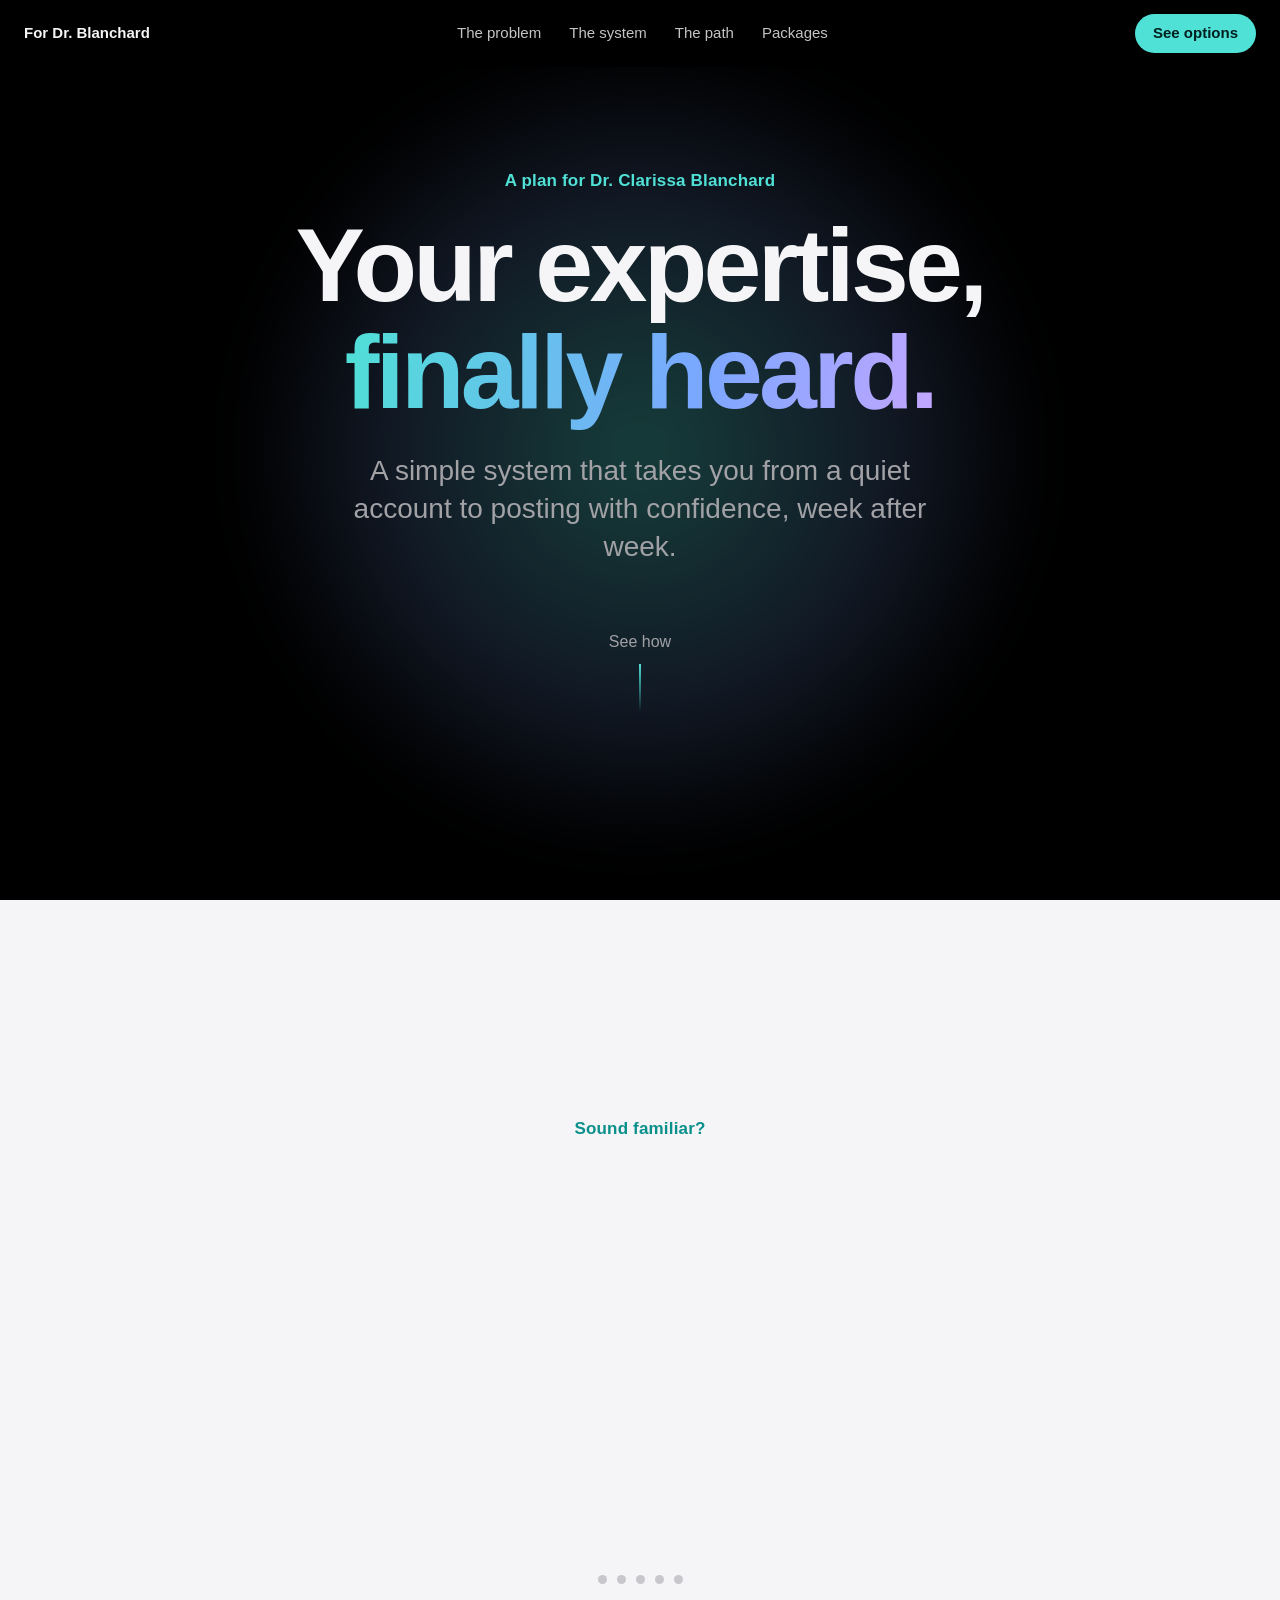
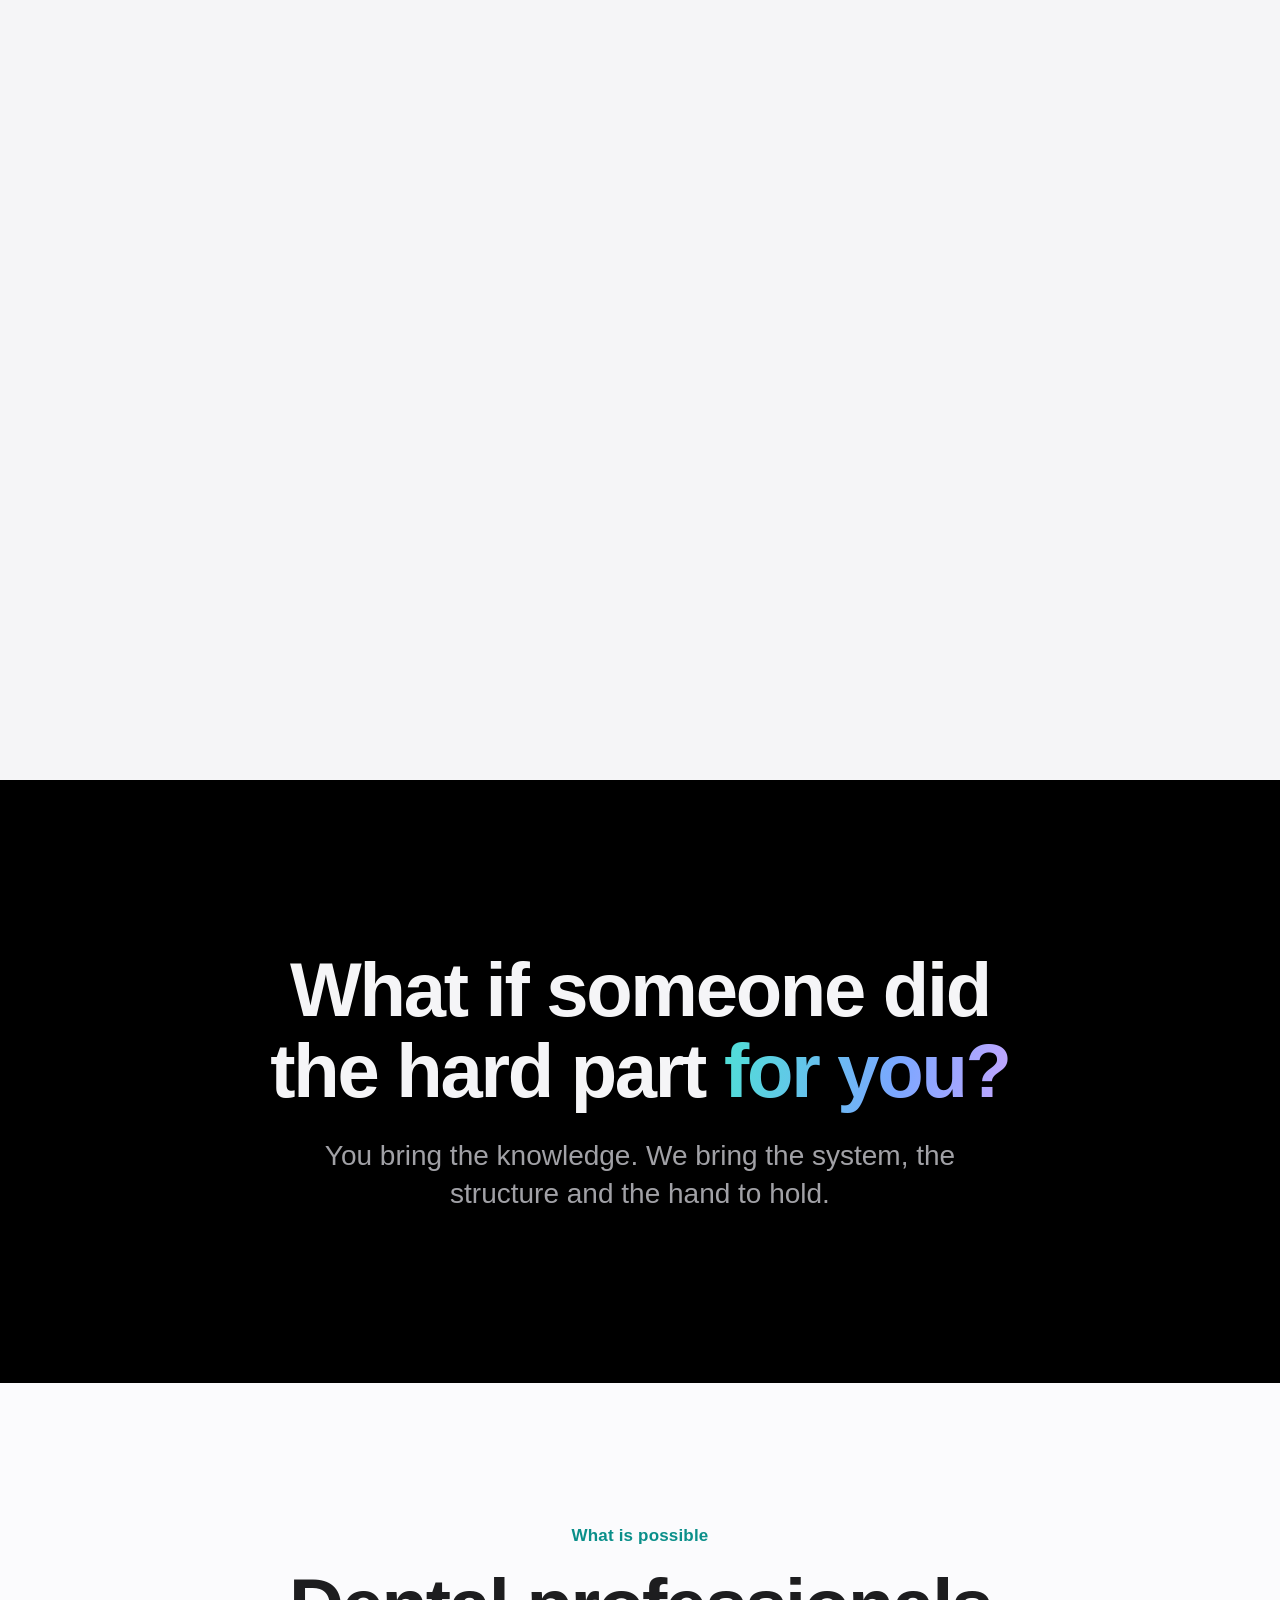
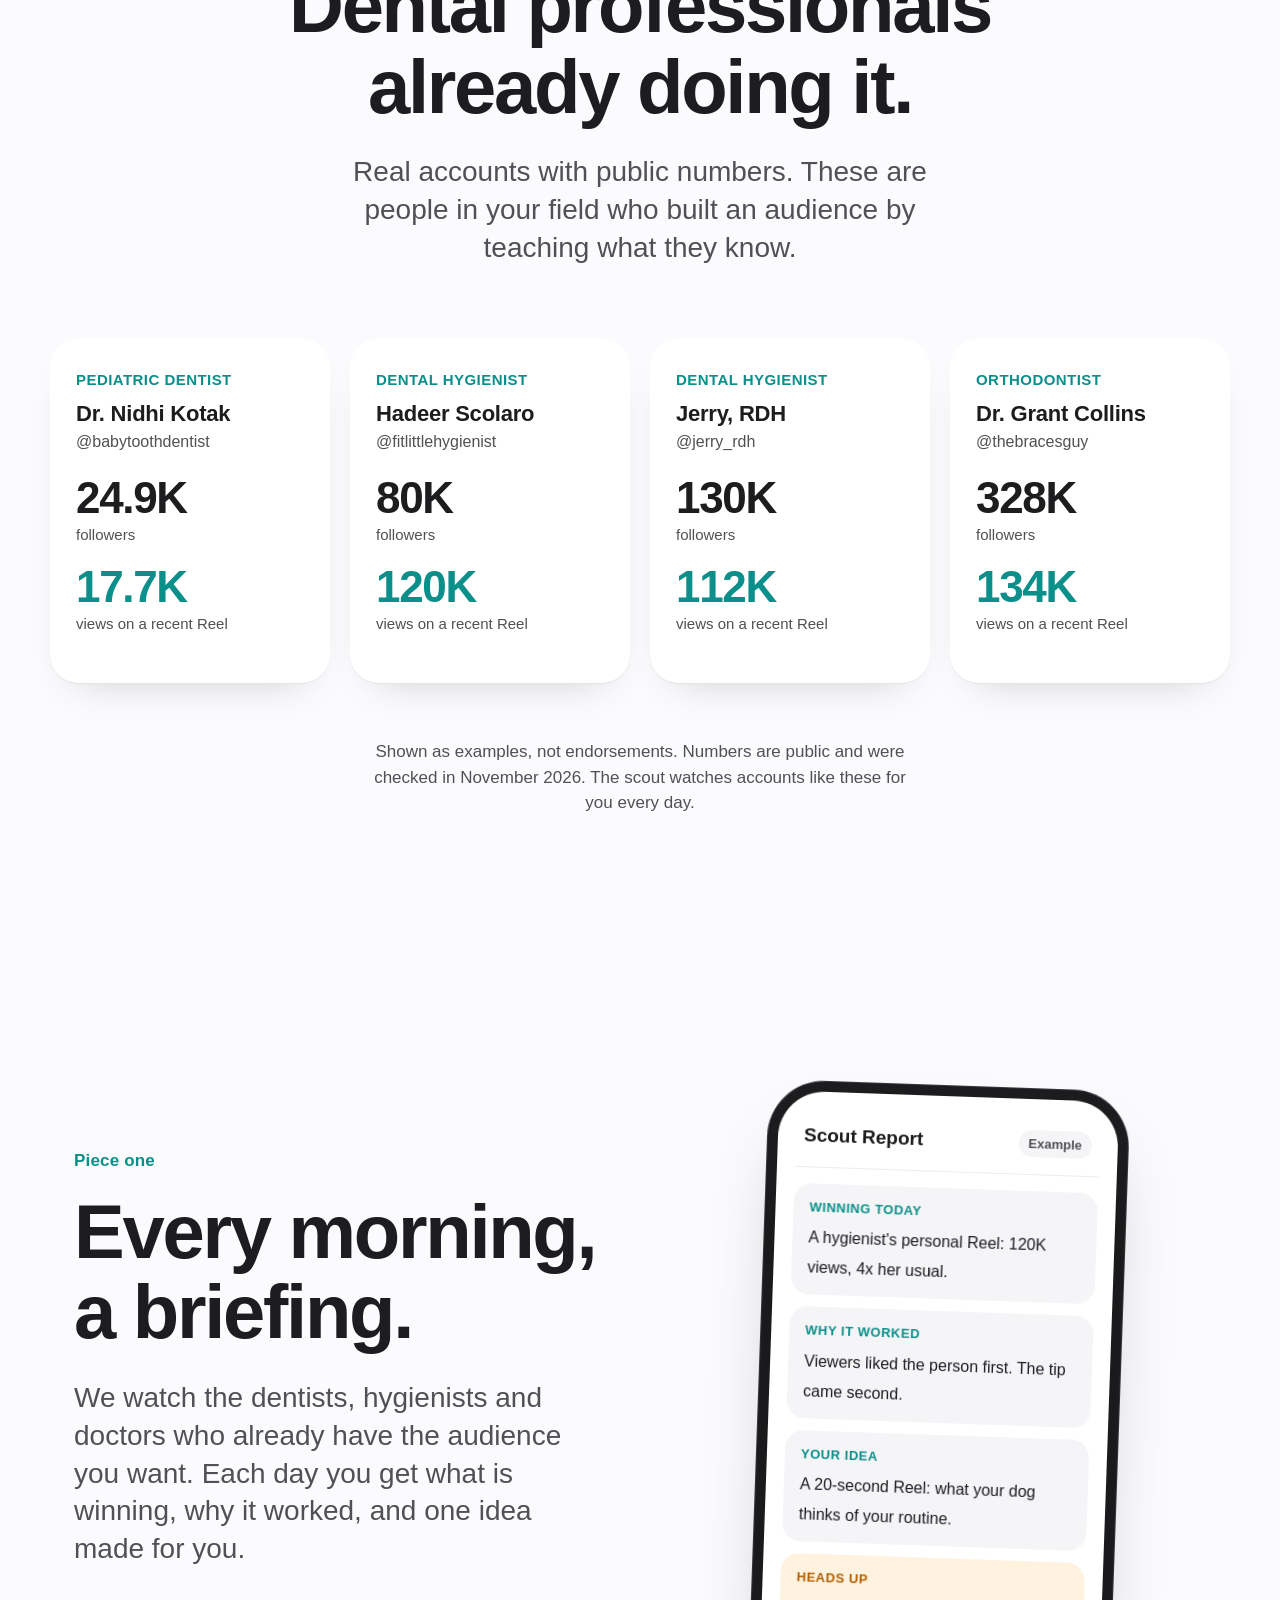
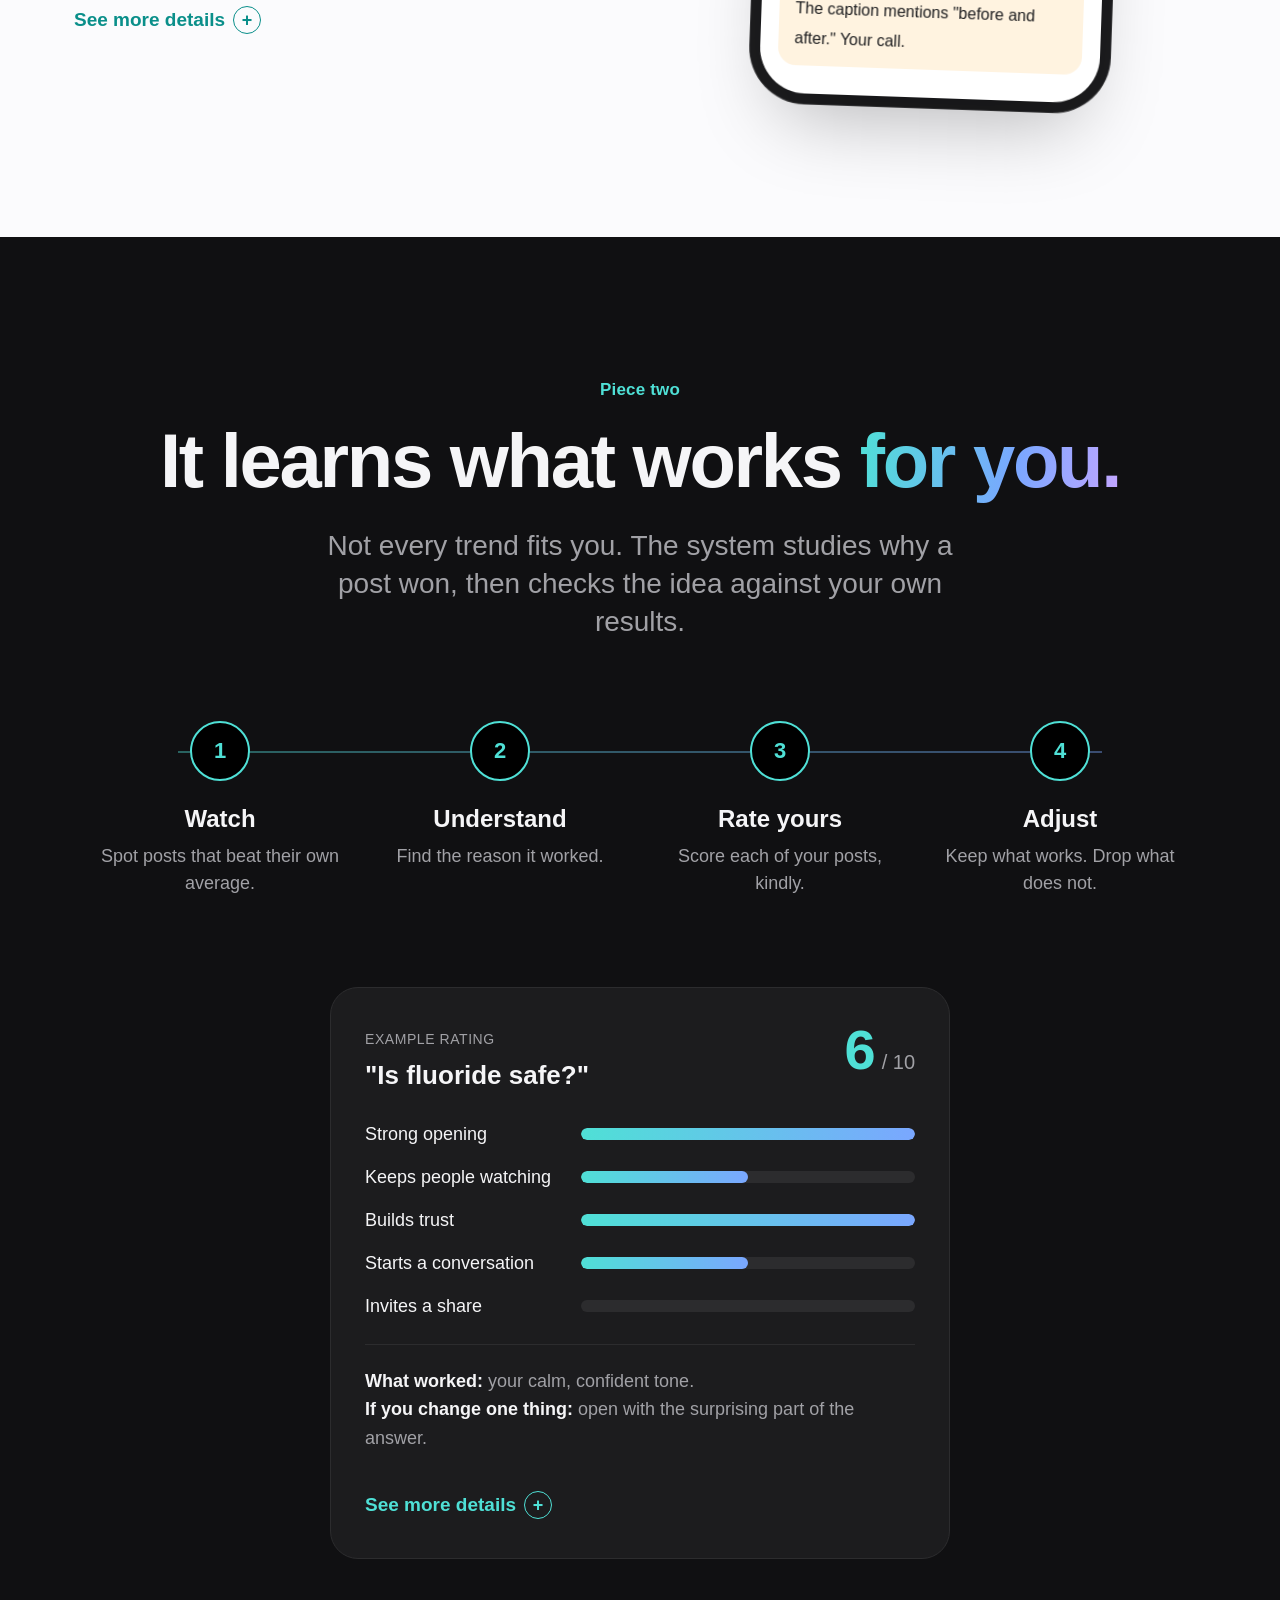
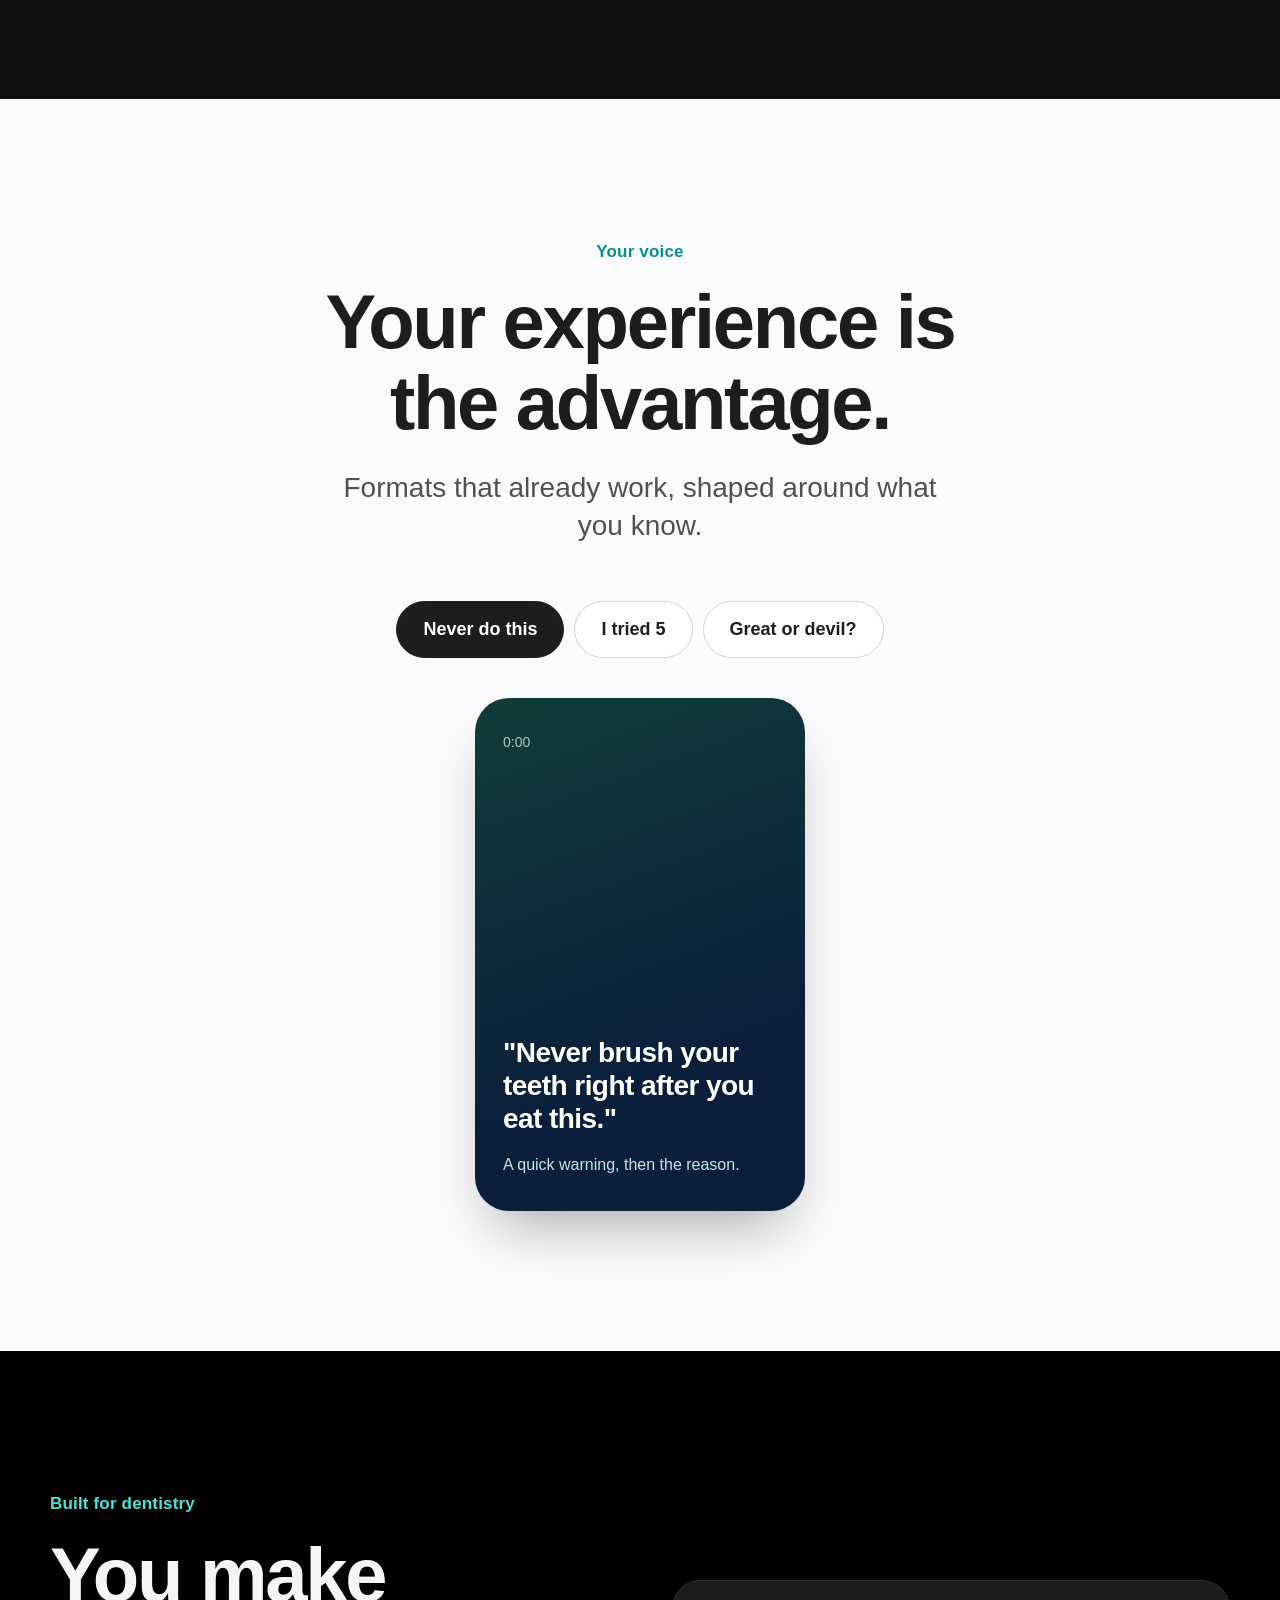
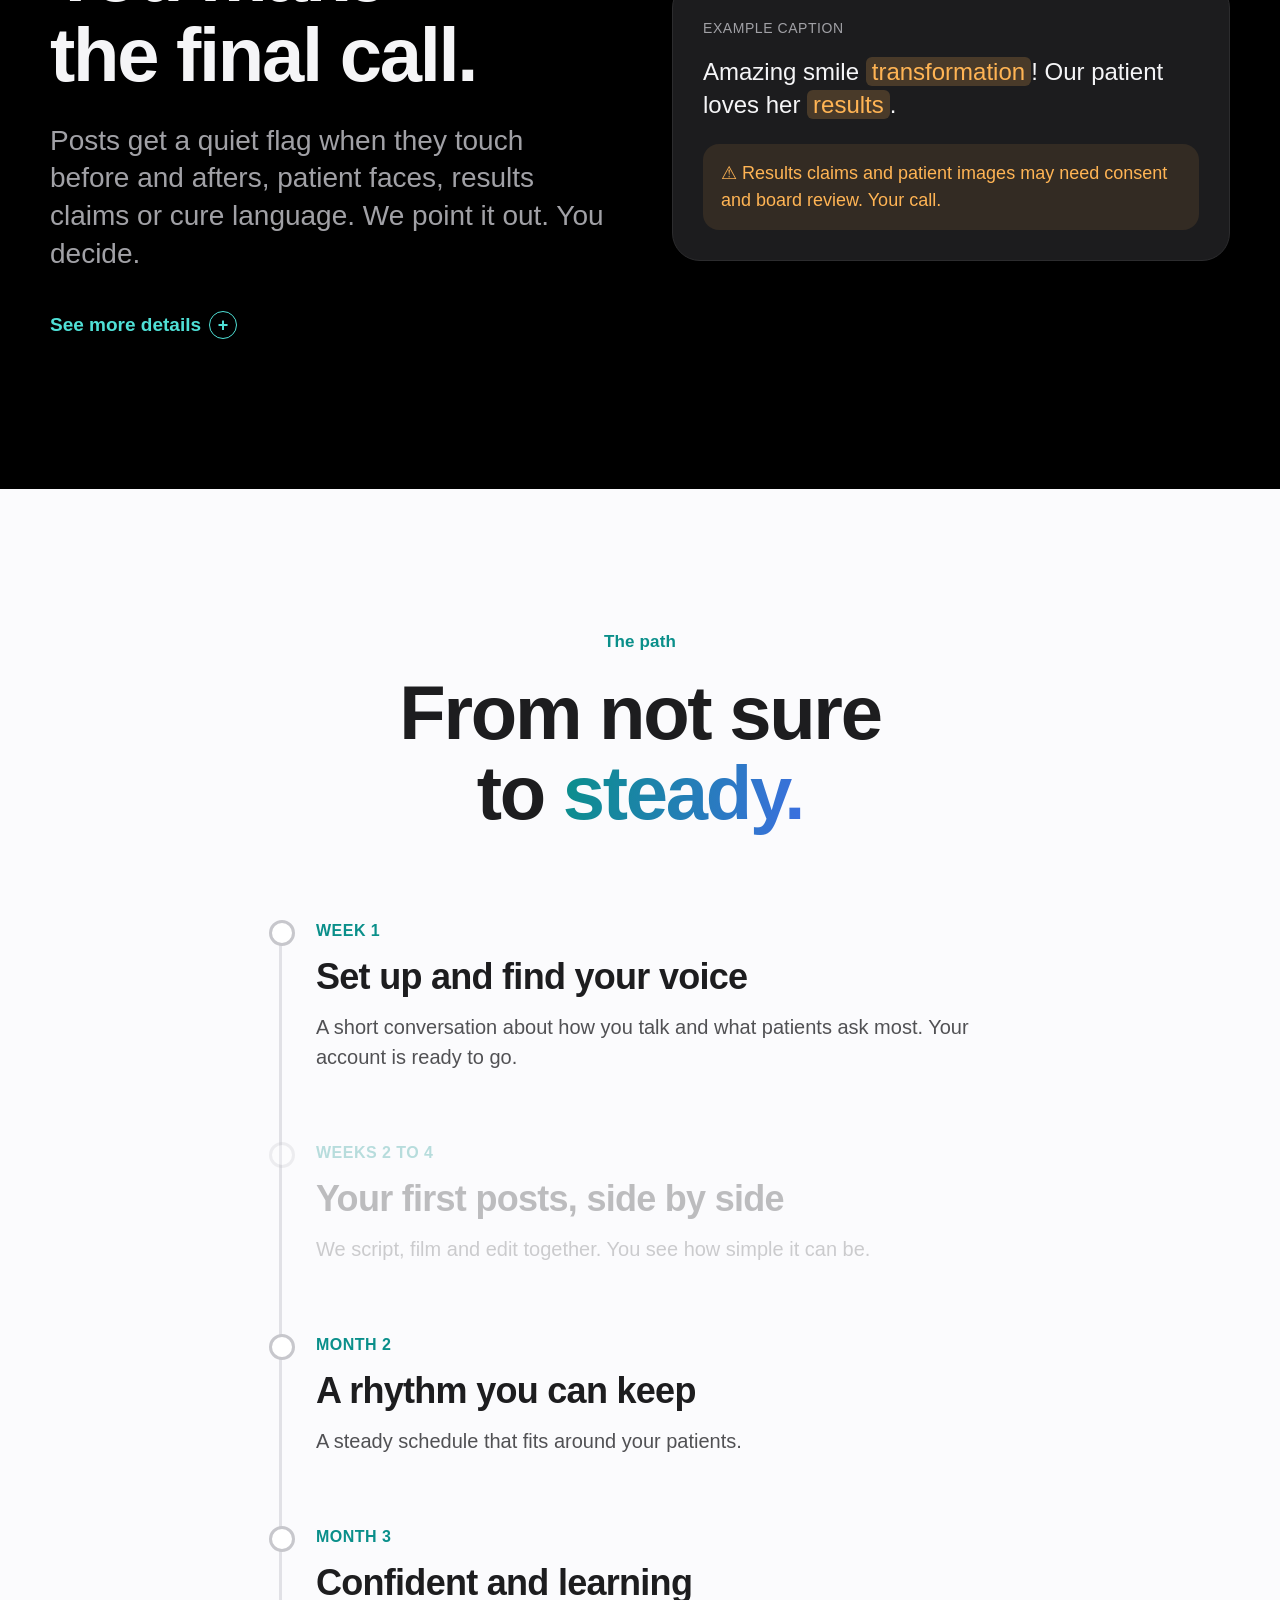
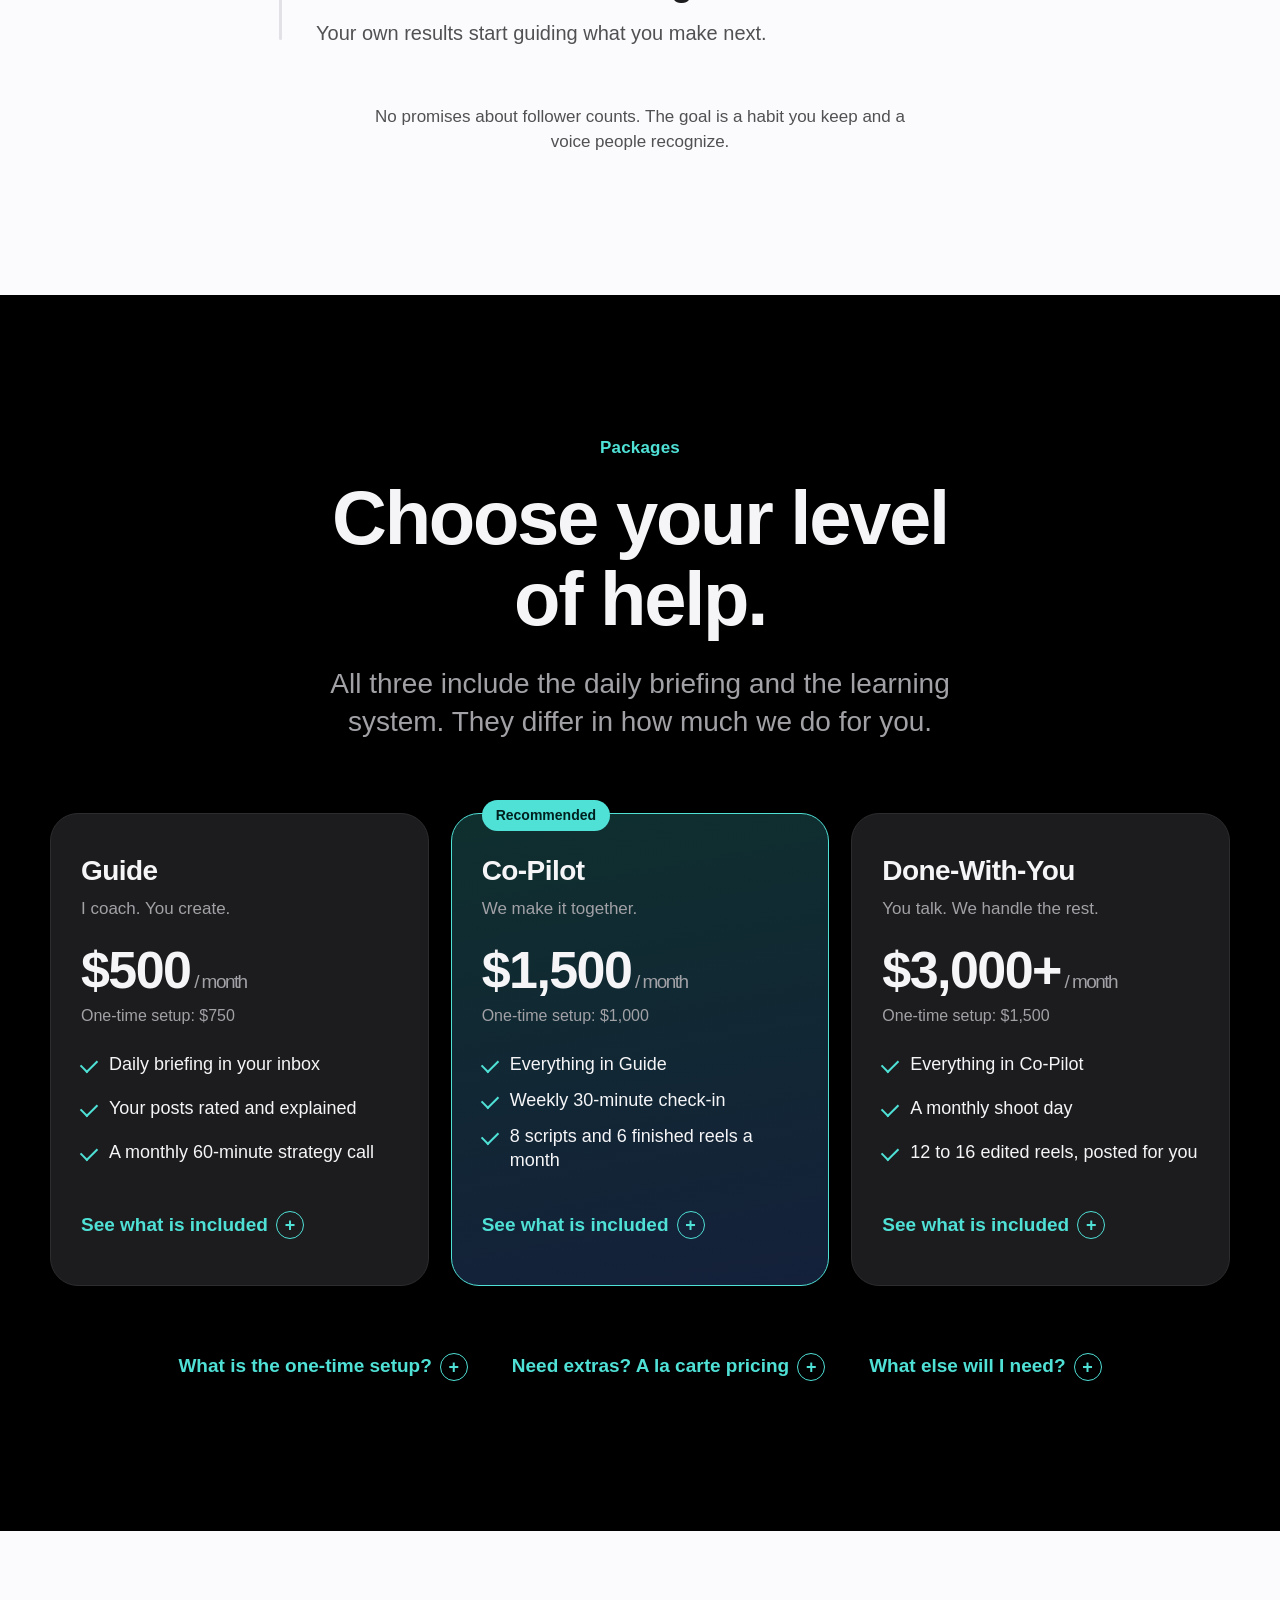
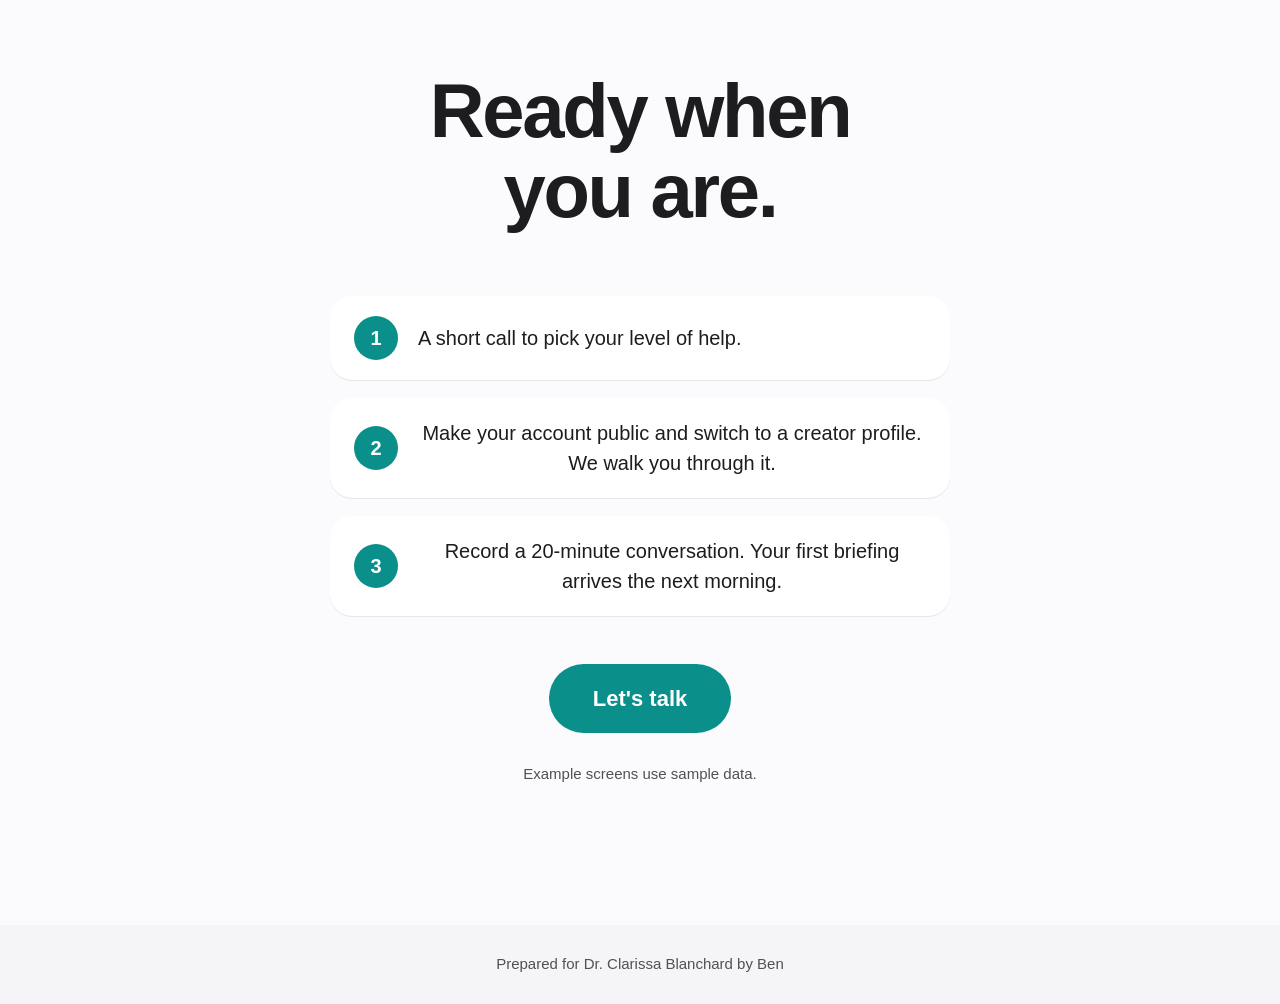
==== p-6f9c2dbd0a/index.html @ 8c16e618 "Add page" ====
<!doctype html>
<html lang="en">
<head>
<meta charset="utf-8">
<meta name="viewport" content="width=device-width,initial-scale=1">
<meta name="robots" content="noindex, nofollow">
<title>A plan for Dr. Clarissa Blanchard</title>
<meta name="description" content="A simple plan to take your expertise from a quiet account to a steady Instagram presence.">
<link rel="stylesheet" href="styles.css">
</head>
<body>
<div class="progress" id="progress" aria-hidden="true"></div>

<nav class="nav" aria-label="Sections">
  <a class="nav-brand" href="#top">For Dr. Blanchard</a>
  <div class="nav-links">
    <a href="#pain">The problem</a>
    <a href="#scout">The system</a>
    <a href="#path">The path</a>
    <a href="#packages">Packages</a>
  </div>
  <a class="nav-cta" href="#packages">See options</a>
</nav>

<main id="top">

<!-- HERO -->
<section class="hero dark" id="hero">
  <div class="glow" aria-hidden="true"></div>
  <p class="eyebrow reveal">A plan for Dr. Clarissa Blanchard</p>
  <h1 class="display reveal d1">Your expertise,<br><span class="grad">finally heard.</span></h1>
  <p class="lede reveal d2">A simple system that takes you from a quiet account to posting with confidence, week after week.</p>
  <a class="scroll-cue reveal d3" href="#pain" aria-label="Scroll to see how">
    <span>See how</span><i></i>
  </a>
</section>

<!-- PAIN: sticky scene -->
<section class="pain-scene" id="pain" aria-label="Common frustrations">
  <div class="pain-sticky">
    <p class="eyebrow center">Sound familiar?</p>
    <div class="pain-stage">
      <div class="p-item"><h2>"I don't know what to post."</h2><p>Every time, you start from a blank page.</p></div>
      <div class="p-item"><h2>"Editing feels like a second job."</h2><p>Cuts, captions, music, cover images. It adds up fast.</p></div>
      <div class="p-item"><h2>"I post, and nothing happens."</h2><p>A few likes trickle in, and you never learn why.</p></div>
      <div class="p-item"><h2>"What if I break a rule?"</h2><p>Dental advertising rules and patient privacy make every post feel risky.</p></div>
      <div class="p-item"><h2>"I don't have time to learn all this."</h2><p>You have patients to see. Instagram keeps changing anyway.</p></div>
    </div>
    <div class="pain-dots" id="painDots" aria-hidden="true"><i></i><i></i><i></i><i></i><i></i></div>
  </div>
</section>

<!-- TURN -->
<section class="turn dark">
  <h2 class="display-m reveal">What if someone did<br>the hard part <span class="grad">for you?</span></h2>
  <p class="lede reveal d1">You bring the knowledge. We bring the system, the structure and the hand to hold.</p>
</section>

<!-- VISION -->
<section class="vision light" id="vision">
  <p class="eyebrow center reveal">What is possible</p>
  <h2 class="display-m center reveal d1">Dental professionals<br>already doing it.</h2>
  <p class="lede center reveal d2">Real accounts with public numbers. These are people in your field who built an audience by teaching what they know.</p>
  <div class="peers" id="peers"></div>
  <p class="small center reveal">Shown as examples, not endorsements. Numbers are public and were checked in November 2026. The scout watches accounts like these for you every day.</p>
</section>

<!-- SCOUT -->
<section class="split light" id="scout">
  <div class="split-text">
    <p class="eyebrow reveal">Piece one</p>
    <h2 class="display-m reveal d1">Every morning,<br>a briefing.</h2>
    <p class="lede reveal d2">We watch the dentists, hygienists and doctors who already have the audience you want. Each day you get what is winning, why it worked, and one idea made for you.</p>
    <button class="link-btn reveal d3" data-modal="scout">See more details</button>
  </div>
  <div class="split-visual reveal d2">
    <div class="phone" id="phone">
      <div class="phone-top"><span>Scout Report</span><em>Example</em></div>
      <div class="mail">
        <div class="mail-row" style="--i:0"><b>Winning today</b><span>A hygienist's personal Reel: 120K views, 4x her usual.</span></div>
        <div class="mail-row" style="--i:1"><b>Why it worked</b><span>Viewers liked the person first. The tip came second.</span></div>
        <div class="mail-row" style="--i:2"><b>Your idea</b><span>A 20-second Reel: what your dog thinks of your routine.</span></div>
        <div class="mail-row warn" style="--i:3"><b>Heads up</b><span>The caption mentions "before and after." Your call.</span></div>
      </div>
    </div>
  </div>
</section>

<!-- LEARN -->
<section class="learn dark" id="learn">
  <p class="eyebrow center reveal">Piece two</p>
  <h2 class="display-m center reveal d1">It learns what works <span class="grad">for you.</span></h2>
  <p class="lede center reveal d2">Not every trend fits you. The system studies why a post won, then checks the idea against your own results.</p>

  <div class="loop reveal d2" id="loop">
    <div class="loop-step"><span>1</span><h3>Watch</h3><p>Spot posts that beat their own average.</p></div>
    <div class="loop-step"><span>2</span><h3>Understand</h3><p>Find the reason it worked.</p></div>
    <div class="loop-step"><span>3</span><h3>Rate yours</h3><p>Score each of your posts, kindly.</p></div>
    <div class="loop-step"><span>4</span><h3>Adjust</h3><p>Keep what works. Drop what does not.</p></div>
  </div>

  <div class="rating reveal" id="rating">
    <div class="rating-head"><div><small>Example rating</small><h3>"Is fluoride safe?"</h3></div><div class="score"><b data-count="6">0</b><span>/ 10</span></div></div>
    <ul class="bars">
      <li><label>Strong opening</label><div><i style="--w:100%"></i></div></li>
      <li><label>Keeps people watching</label><div><i style="--w:50%"></i></div></li>
      <li><label>Builds trust</label><div><i style="--w:100%"></i></div></li>
      <li><label>Starts a conversation</label><div><i style="--w:50%"></i></div></li>
      <li><label>Invites a share</label><div><i style="--w:0%"></i></div></li>
    </ul>
    <p class="coach"><b>What worked:</b> your calm, confident tone.<br><b>If you change one thing:</b> open with the surprising part of the answer.</p>
    <button class="link-btn" data-modal="rating">See more details</button>
  </div>
</section>

<!-- VOICE / FORMATS -->
<section class="formats light" id="formats">
  <p class="eyebrow center reveal">Your voice</p>
  <h2 class="display-m center reveal d1">Your experience is<br>the advantage.</h2>
  <p class="lede center reveal d2">Formats that already work, shaped around what you know.</p>
  <div class="tabs reveal d2" role="tablist" aria-label="Content formats">
    <button role="tab" aria-selected="true" data-tab="0">Never do this</button>
    <button role="tab" aria-selected="false" data-tab="1">I tried 5</button>
    <button role="tab" aria-selected="false" data-tab="2">Great or devil?</button>
  </div>
  <div class="tab-stage reveal d3">
    <div class="tab-panel active" data-panel="0"><div class="reel"><small>0:00</small><p class="hook">"Never brush your teeth right after you eat this."</p><span class="tagline">A quick warning, then the reason.</span></div></div>
    <div class="tab-panel" data-panel="1"><div class="reel"><small>0:00</small><p class="hook">"I tried the 5 most popular whitening hacks. A dentist's verdict."</p><span class="tagline">Curiosity up front, honest answers after.</span></div></div>
    <div class="tab-panel" data-panel="2"><div class="reel"><small>0:00</small><p class="hook">"Fluoride: great or the devil? Here is my honest read."</p><span class="tagline">A hot topic, handled by someone people can trust.</span></div></div>
  </div>
</section>

<!-- SAFE -->
<section class="safe dark" id="safe">
  <div class="safe-inner">
    <div class="safe-text">
      <p class="eyebrow reveal">Built for dentistry</p>
      <h2 class="display-m reveal d1">You make<br>the final call.</h2>
      <p class="lede reveal d2">Posts get a quiet flag when they touch before and afters, patient faces, results claims or cure language. We point it out. You decide.</p>
      <button class="link-btn reveal d3" data-modal="safe">See more details</button>
    </div>
    <div class="caption-card reveal d2">
      <small>Example caption</small>
      <p>Amazing smile <mark>transformation</mark>! Our patient loves her <mark>results</mark>.</p>
      <div class="flag">⚠ Results claims and patient images may need consent and board review. Your call.</div>
    </div>
  </div>
</section>

<!-- PATH -->
<section class="path light" id="path">
  <p class="eyebrow center reveal">The path</p>
  <h2 class="display-m center reveal d1">From not sure<br>to <span class="grad-l">steady.</span></h2>
  <ol class="timeline" id="timeline">
    <li><span class="when">Week 1</span><h3>Set up and find your voice</h3><p>A short conversation about how you talk and what patients ask most. Your account is ready to go.</p></li>
    <li><span class="when">Weeks 2 to 4</span><h3>Your first posts, side by side</h3><p>We script, film and edit together. You see how simple it can be.</p></li>
    <li><span class="when">Month 2</span><h3>A rhythm you can keep</h3><p>A steady schedule that fits around your patients.</p></li>
    <li><span class="when">Month 3</span><h3>Confident and learning</h3><p>Your own results start guiding what you make next.</p></li>
  </ol>
  <p class="center small reveal">No promises about follower counts. The goal is a habit you keep and a voice people recognize.</p>
</section>

<!-- PACKAGES -->
<section class="packages dark" id="packages">
  <p class="eyebrow center reveal">Packages</p>
  <h2 class="display-m center reveal d1">Choose your level<br>of help.</h2>
  <p class="lede center reveal d2">All three include the daily briefing and the learning system. They differ in how much we do for you.</p>
  <div class="cards" id="cards"></div>
  <div class="extras reveal">
    <button class="link-btn" data-modal="setup">What is the one-time setup?</button>
    <button class="link-btn" data-modal="alacarte">Need extras? A la carte pricing</button>
    <button class="link-btn" data-modal="need">What else will I need?</button>
  </div>
</section>

<!-- START -->
<section class="start light" id="start">
  <h2 class="display-m center reveal">Ready when<br>you are.</h2>
  <ol class="steps reveal d1">
    <li><b>1</b><span>A short call to pick your level of help.</span></li>
    <li><b>2</b><span>Make your account public and switch to a creator profile. We walk you through it.</span></li>
    <li><b>3</b><span>Record a 20-minute conversation. Your first briefing arrives the next morning.</span></li>
  </ol>
  <a class="cta big reveal d2" id="ctaMail" href="#">Let's talk</a>
  <p class="fine reveal">Example screens use sample data.</p>
</section>

</main>

<footer class="foot"><span>Prepared for Dr. Clarissa Blanchard by Ben</span></footer>

<dialog id="modal" aria-labelledby="mTitle">
  <div class="modal-card">
    <button class="x" id="mClose" aria-label="Close">×</button>
    <h3 id="mTitle"></h3>
    <div id="mBody"></div>
  </div>
</dialog>

<script src="app.js"></script>
</body>
</html>
---- p-6f9c2dbd0a/styles.css ----
:root{
  --ink:#1d1d1f; --ink2:#515154; --paper:#fbfbfd; --paper2:#f5f5f7;
  --night:#000; --night2:#101012; --night-ink:#f5f5f7; --night-ink2:#a1a1a6;
  --accent:#0a8f8a; --accent-d:#4fe0d6; --warn:#b25e00; --warn-d:#ffb454;
  --radius:28px; --ease:cubic-bezier(.22,.8,.24,1);
  --font:-apple-system,BlinkMacSystemFont,"SF Pro Display","SF Pro Text","Helvetica Neue",Helvetica,Arial,sans-serif;
}
*{box-sizing:border-box;margin:0;padding:0}
html{scroll-behavior:smooth;-webkit-text-size-adjust:100%}
body{font-family:var(--font);font-size:20px;line-height:1.5;color:var(--ink);background:var(--paper);-webkit-font-smoothing:antialiased;overflow-x:hidden}
a{color:inherit}
button{font:inherit;cursor:pointer}
section{position:relative;padding:140px 24px}
.dark{background:var(--night);color:var(--night-ink)}
.light{background:var(--paper);color:var(--ink)}
.center{text-align:center}
.small{font-size:17px;color:var(--ink2);max-width:560px;margin:56px auto 0}

/* type */
.eyebrow{font-size:17px;font-weight:600;letter-spacing:.01em;color:var(--accent);margin-bottom:18px}
.dark .eyebrow{color:var(--accent-d)}
.display{font-size:clamp(48px,9vw,104px);line-height:1.03;font-weight:700;letter-spacing:-.035em}
.display-m{font-size:clamp(38px,6.4vw,76px);line-height:1.06;font-weight:700;letter-spacing:-.03em}
.lede{font-size:clamp(20px,2.4vw,28px);line-height:1.35;font-weight:500;color:var(--ink2);max-width:640px;margin-top:26px}
.dark .lede{color:var(--night-ink2)}
.center .lede,.lede.center,.display-m.center~.lede{margin-left:auto;margin-right:auto}
.grad{background:linear-gradient(100deg,#4fe0d6,#7aa7ff 60%,#c4a6ff);-webkit-background-clip:text;background-clip:text;color:transparent}
.grad-l{background:linear-gradient(100deg,#0a8f8a,#3c6fe0);-webkit-background-clip:text;background-clip:text;color:transparent}

/* nav + progress */
.progress{position:fixed;top:0;left:0;height:3px;width:0;background:linear-gradient(90deg,var(--accent-d),#7aa7ff);z-index:60}
.nav{position:fixed;top:0;left:0;right:0;z-index:50;display:flex;align-items:center;justify-content:space-between;gap:16px;padding:14px 24px;background:rgba(0,0,0,.55);backdrop-filter:saturate(180%) blur(20px);-webkit-backdrop-filter:saturate(180%) blur(20px);color:#f5f5f7;font-size:15px;transition:background .3s}
.nav.on-light{background:rgba(251,251,253,.72);color:var(--ink)}
.nav-brand{text-decoration:none;font-weight:600}
.nav-links{display:flex;gap:28px}
.nav-links a{text-decoration:none;opacity:.8;transition:opacity .2s}
.nav-links a:hover{opacity:1}
.nav-cta{text-decoration:none;font-weight:600;background:var(--accent-d);color:#00201f;padding:8px 18px;border-radius:999px}
.nav.on-light .nav-cta{background:var(--accent);color:#fff}

/* reveal motion */
.reveal{opacity:0;transform:translateY(34px);transition:opacity .9s var(--ease),transform .9s var(--ease)}
.reveal.in{opacity:1;transform:none}
.d1{transition-delay:.12s}.d2{transition-delay:.24s}.d3{transition-delay:.36s}

/* hero */
.hero{min-height:100vh;display:flex;flex-direction:column;align-items:center;justify-content:center;text-align:center;overflow:hidden;padding-top:120px}
.hero .lede{margin-left:auto;margin-right:auto}
.glow{position:absolute;width:90vmin;height:90vmin;border-radius:50%;background:radial-gradient(circle,rgba(79,224,214,.28),rgba(122,167,255,.14) 45%,transparent 70%);top:50%;left:50%;transform:translate(-50%,-50%);filter:blur(30px);animation:drift 14s ease-in-out infinite alternate}
@keyframes drift{from{transform:translate(-56%,-52%) scale(1)}to{transform:translate(-44%,-48%) scale(1.15)}}
.hero>*:not(.glow){position:relative;z-index:1}
.scroll-cue{margin-top:64px;display:flex;flex-direction:column;align-items:center;gap:10px;text-decoration:none;color:var(--night-ink2);font-size:16px}
.scroll-cue i{width:2px;height:48px;background:linear-gradient(var(--accent-d),transparent);animation:cue 2s ease-in-out infinite}
@keyframes cue{0%{transform:scaleY(.2);transform-origin:top}50%{transform:scaleY(1);transform-origin:top}51%{transform-origin:bottom}100%{transform:scaleY(.2);transform-origin:bottom}}

/* pain scene */
.pain-scene{height:520vh;padding:0;background:var(--paper2)}
.pain-sticky{position:sticky;top:0;height:100vh;display:flex;flex-direction:column;align-items:center;justify-content:center;padding:0 24px}
.pain-stage{position:relative;width:100%;max-width:980px;height:min(46vh,380px)}
.p-item{position:absolute;inset:0;display:flex;flex-direction:column;align-items:center;justify-content:center;text-align:center;opacity:0;transform:translateY(40px) scale(.97);transition:opacity .6s var(--ease),transform .6s var(--ease);pointer-events:none}
.p-item.active{opacity:1;transform:none}
.p-item.past{opacity:0;transform:translateY(-40px) scale(.97)}
.p-item h2{font-size:clamp(36px,6.4vw,78px);line-height:1.08;letter-spacing:-.03em;font-weight:700}
.p-item p{font-size:clamp(20px,2.4vw,28px);color:var(--ink2);margin-top:22px;max-width:640px}
.pain-dots{display:flex;gap:10px;margin-top:36px}
.pain-dots i{width:9px;height:9px;border-radius:50%;background:#c7c7cc;transition:all .4s var(--ease)}
.pain-dots i.on{background:var(--accent);width:30px;border-radius:6px}

/* turn */
.turn{text-align:center;padding:170px 24px}
.turn .lede{margin-left:auto;margin-right:auto}

/* vision */
.vision .lede{margin-left:auto;margin-right:auto}
.peers{display:grid;grid-template-columns:repeat(4,1fr);gap:20px;max-width:1180px;margin:72px auto 0}
.peer{display:flex;flex-direction:column;background:#fff;border-radius:var(--radius);padding:30px 26px;text-decoration:none;box-shadow:0 1px 0 #e5e5ea,0 20px 40px -28px rgba(0,0,0,.25);opacity:0;transform:translateY(40px);transition:all .9s var(--ease)}
.peer.in{opacity:1;transform:none}
.peer:hover{transform:translateY(-6px);box-shadow:0 24px 50px -24px rgba(0,0,0,.35)}
.peer .role{color:var(--accent);font-size:15px;font-weight:700;letter-spacing:.03em;text-transform:uppercase;margin:0 0 6px}
.peer h3{font-size:22px;letter-spacing:-.01em}
.peer .handle{color:var(--ink2);font-size:16px;margin-bottom:22px}
.peer .big{font-size:44px;font-weight:700;letter-spacing:-.03em;line-height:1}
.peer .lbl{font-size:15px;color:var(--ink2);margin:4px 0 18px}
.peer .big.sm{color:var(--accent)}
/* split */
.split{display:grid;grid-template-columns:1fr 1fr;gap:64px;align-items:center;max-width:1180px;margin:0 auto}
.split-visual{display:flex;justify-content:center}
.link-btn{background:none;border:0;color:var(--accent);font-size:19px;font-weight:600;padding:10px 0;margin-top:28px;display:inline-flex;gap:8px;align-items:center}
.link-btn::after{content:"+";display:inline-grid;place-items:center;width:26px;height:26px;border-radius:50%;border:1.5px solid currentColor;font-size:18px;line-height:1;transition:transform .3s var(--ease)}
.link-btn:hover::after{transform:rotate(90deg)}
.dark .link-btn{color:var(--accent-d)}
.link-btn:focus-visible,.cta:focus-visible,.tabs button:focus-visible{outline:3px solid var(--accent);outline-offset:4px;border-radius:8px}

/* phone */
.phone{width:min(340px,86vw);background:#fff;border-radius:46px;padding:22px 18px 28px;box-shadow:0 40px 80px -20px rgba(0,0,0,.28),0 0 0 10px #1d1d1f,0 0 0 11px #3a3a3c;transform:rotate(2deg)}
.phone-top{display:flex;justify-content:space-between;align-items:center;padding:8px 8px 16px;font-weight:700;font-size:19px;border-bottom:1px solid #ececf0}
.phone-top em{font-style:normal;font-size:13px;color:var(--ink2);background:var(--paper2);padding:4px 10px;border-radius:999px;font-weight:600}
.mail{display:flex;flex-direction:column;gap:12px;padding-top:16px}
.mail-row{background:var(--paper2);border-radius:18px;padding:14px 16px;opacity:0;transform:translateY(16px);transition:all .7s var(--ease);transition-delay:calc(var(--i)*.35s + .2s)}
.phone.go .mail-row{opacity:1;transform:none}
.mail-row b{display:block;font-size:13px;letter-spacing:.04em;text-transform:uppercase;color:var(--accent);margin-bottom:4px}
.mail-row span{font-size:16px;line-height:1.35;color:var(--ink)}
.mail-row.warn{background:#fff3e0}.mail-row.warn b{color:var(--warn)}

/* learn */
.learn{background:var(--night2)}
.learn .lede{margin-left:auto;margin-right:auto}
.loop{display:grid;grid-template-columns:repeat(4,1fr);gap:20px;max-width:1100px;margin:80px auto 0;position:relative}
.loop::before{content:"";position:absolute;left:8%;right:8%;top:30px;height:2px;background:linear-gradient(90deg,var(--accent-d),#7aa7ff);opacity:.4}
.loop-step{position:relative;text-align:center;padding:0 8px}
.loop-step span{display:grid;place-items:center;width:60px;height:60px;border-radius:50%;margin:0 auto 20px;background:#000;border:2px solid var(--accent-d);color:var(--accent-d);font-weight:700;font-size:22px}
.loop-step h3{font-size:24px;margin-bottom:6px}
.loop-step p{font-size:18px;color:var(--night-ink2)}
.rating{max-width:620px;margin:90px auto 0;background:#1c1c1e;border-radius:var(--radius);padding:34px 34px 28px;border:1px solid #2c2c2e}
.rating-head{display:flex;justify-content:space-between;align-items:flex-start;gap:16px}
.rating small{color:var(--night-ink2);font-size:14px;letter-spacing:.04em;text-transform:uppercase}
.rating h3{font-size:26px;margin-top:4px}
.score{display:flex;align-items:baseline;gap:6px}.score b{font-size:56px;line-height:1;color:var(--accent-d)}.score span{color:var(--night-ink2);font-size:20px}
.bars{list-style:none;margin:26px 0 8px;display:grid;gap:16px}
.bars li{display:grid;grid-template-columns:200px 1fr;gap:16px;align-items:center;font-size:18px}
.bars div{height:12px;background:#2c2c2e;border-radius:8px;overflow:hidden}
.bars i{display:block;height:100%;width:0;border-radius:8px;background:linear-gradient(90deg,var(--accent-d),#7aa7ff);transition:width 1.2s var(--ease)}
.rating.go .bars i{width:var(--w)}
.coach{margin-top:24px;padding-top:22px;border-top:1px solid #2c2c2e;font-size:18px;line-height:1.6;color:var(--night-ink2)}
.coach b{color:var(--night-ink)}

/* formats */
.formats .lede{margin-left:auto;margin-right:auto}
.tabs{display:flex;justify-content:center;flex-wrap:wrap;gap:10px;margin:56px 0 40px}
.tabs button{border:1.5px solid #d2d2d7;background:#fff;color:var(--ink);padding:14px 26px;border-radius:999px;font-size:18px;font-weight:600;transition:all .3s var(--ease)}
.tabs button[aria-selected="true"]{background:var(--ink);color:#fff;border-color:var(--ink)}
.tab-stage{display:flex;justify-content:center;min-height:300px}
.tab-panel{display:none}.tab-panel.active{display:block;animation:pop .6s var(--ease)}
@keyframes pop{from{opacity:0;transform:translateY(18px) scale(.97)}to{opacity:1;transform:none}}
.reel{width:min(330px,82vw);aspect-ratio:9/14;border-radius:34px;padding:34px 28px;display:flex;flex-direction:column;justify-content:flex-end;background:linear-gradient(160deg,#0f3d3b,#0b1f3a 70%);color:#fff;box-shadow:0 30px 60px -20px rgba(0,0,0,.35)}
.reel small{opacity:.7;font-size:14px;margin-bottom:auto}
.hook{font-size:28px;line-height:1.18;font-weight:700;letter-spacing:-.02em}
.tagline{margin-top:18px;font-size:16px;color:#bfe9e5}

/* safe */
.safe-inner{display:grid;grid-template-columns:1fr 1fr;gap:64px;align-items:center;max-width:1180px;margin:0 auto}
.caption-card{background:#1c1c1e;border:1px solid #2c2c2e;border-radius:var(--radius);padding:30px}
.caption-card small{color:var(--night-ink2);font-size:14px;letter-spacing:.04em;text-transform:uppercase}
.caption-card p{font-size:24px;line-height:1.4;margin:14px 0 22px}
.caption-card mark{background:rgba(255,180,84,.2);color:var(--warn-d);padding:1px 6px;border-radius:6px;animation:pulse 2.6s ease-in-out infinite}
@keyframes pulse{50%{background:rgba(255,180,84,.42)}}
.flag{font-size:18px;color:var(--warn-d);background:rgba(255,180,84,.1);border-radius:16px;padding:16px 18px}

/* timeline */
.timeline{list-style:none;max-width:760px;margin:80px auto 0;position:relative;padding-left:56px}
.timeline::before,.timeline::after{content:"";position:absolute;left:19px;top:8px;width:3px;border-radius:3px}
.timeline::before{bottom:8px;background:#e1e1e6}
.timeline::after{height:var(--fill,0%);max-height:calc(100% - 16px);background:linear-gradient(var(--accent),#3c6fe0)}
.timeline li{position:relative;padding-bottom:64px;opacity:.28;transition:opacity .6s var(--ease)}
.timeline li:last-child{padding-bottom:0}
.timeline li.on{opacity:1}
.timeline li::before{content:"";position:absolute;left:-47px;top:6px;width:20px;height:20px;border-radius:50%;background:#fff;border:3px solid #c7c7cc;transition:all .5s var(--ease)}
.timeline li.on::before{border-color:var(--accent);background:var(--accent);box-shadow:0 0 0 8px rgba(10,143,138,.15)}
.when{font-size:16px;font-weight:700;color:var(--accent);letter-spacing:.03em;text-transform:uppercase}
.timeline h3{font-size:clamp(26px,3.4vw,36px);letter-spacing:-.02em;margin:6px 0 8px}
.timeline p{color:var(--ink2);font-size:20px}

/* packages */
.packages .lede{margin-left:auto;margin-right:auto}
.cards{display:grid;grid-template-columns:repeat(3,1fr);gap:22px;max-width:1180px;margin:72px auto 0;align-items:stretch}
.card{background:#1c1c1e;border:1px solid #2c2c2e;border-radius:var(--radius);padding:36px 30px;display:flex;flex-direction:column;opacity:0;transform:translateY(40px);transition:all .9s var(--ease)}
.card.in{opacity:1;transform:none}
.card.rec{background:linear-gradient(170deg,#0f2f2e,#14203a);border-color:var(--accent-d);position:relative}
.badge{position:absolute;top:-14px;left:30px;background:var(--accent-d);color:#00201f;font-size:14px;font-weight:700;padding:5px 14px;border-radius:999px}
.card h3{font-size:28px;letter-spacing:-.02em}
.role{color:var(--night-ink2);font-size:17px;margin:4px 0 22px}
.price{font-size:52px;font-weight:700;letter-spacing:-.03em;line-height:1}
.price small{font-size:19px;font-weight:500;color:var(--night-ink2)}
.setup{font-size:16px;color:var(--night-ink2);margin:8px 0 24px}
.card ul{list-style:none;display:grid;gap:12px;margin-bottom:28px;flex:1}
.card li{padding-left:28px;position:relative;font-size:18px;line-height:1.35}
.card li::before{content:"";position:absolute;left:0;top:7px;width:14px;height:8px;border-left:2.5px solid var(--accent-d);border-bottom:2.5px solid var(--accent-d);transform:rotate(-45deg)}
.card .link-btn{margin-top:0}
.extras{display:flex;flex-wrap:wrap;justify-content:center;gap:12px 44px;margin-top:56px}
.extras .link-btn{margin-top:0}

/* start */
.steps{list-style:none;max-width:620px;margin:64px auto 0;display:grid;gap:18px}
.steps li{display:flex;gap:20px;align-items:center;background:#fff;border-radius:22px;padding:20px 24px;box-shadow:0 1px 0 #e5e5ea}
.steps b{flex:none;display:grid;place-items:center;width:44px;height:44px;border-radius:50%;background:var(--accent);color:#fff;font-size:20px}
.steps span{font-size:20px}
.cta{display:inline-block;text-decoration:none;background:var(--accent);color:#fff;font-weight:600;font-size:22px;padding:18px 44px;border-radius:999px;margin-top:48px;transition:transform .3s var(--ease),box-shadow .3s}
.cta:hover{transform:scale(1.04);box-shadow:0 14px 30px -10px rgba(10,143,138,.5)}
.start{text-align:center}
.fine{font-size:15px;color:var(--ink2);margin-top:30px}
.foot{background:var(--paper2);color:var(--ink2);text-align:center;padding:28px;font-size:15px}

/* modal */
dialog{border:0;background:transparent;max-width:none;max-height:none;width:100%;height:100%;padding:24px;margin:0;color:var(--ink)}
dialog::backdrop{background:rgba(0,0,0,.55);backdrop-filter:blur(8px)}
dialog[open]{display:grid;place-items:center}
dialog[open] .modal-card{animation:pop .45s var(--ease)}
.modal-card{position:relative;background:#fff;border-radius:30px;padding:44px 40px 36px;width:min(640px,100%);max-height:86vh;overflow:auto;box-shadow:0 40px 100px -20px rgba(0,0,0,.5)}
.modal-card h3{font-size:30px;letter-spacing:-.02em;margin-bottom:18px;padding-right:40px}
.modal-card p{font-size:19px;color:var(--ink2);margin-bottom:14px}
.modal-card ul{list-style:none;display:grid;gap:12px;margin:16px 0 8px}
.modal-card li{position:relative;padding-left:28px;font-size:19px;line-height:1.4}
.modal-card li::before{content:"";position:absolute;left:0;top:8px;width:14px;height:8px;border-left:2.5px solid var(--accent);border-bottom:2.5px solid var(--accent);transform:rotate(-45deg)}
.modal-card li b{color:var(--ink)}
.modal-card .note{font-size:16px;background:var(--paper2);border-radius:14px;padding:14px 16px;margin-top:18px}
.x{position:absolute;top:18px;right:20px;width:42px;height:42px;border-radius:50%;border:0;background:var(--paper2);font-size:26px;line-height:1;color:var(--ink)}
.x:hover{background:#e8e8ed}
table.rates{width:100%;border-collapse:collapse;margin-top:10px;font-size:18px}
table.rates td{padding:12px 0;border-bottom:1px solid #ececf0}
table.rates td:last-child{text-align:right;font-weight:600;white-space:nowrap}

/* responsive */
@media (max-width:900px){
  section{padding:96px 22px}
  .nav-links{display:none}
  .split,.safe-inner{grid-template-columns:1fr;gap:48px}
  .cards{grid-template-columns:1fr}
  .peers{grid-template-columns:1fr 1fr}
  .loop{grid-template-columns:1fr 1fr;row-gap:36px}.loop::before{display:none}
  .bars li{grid-template-columns:1fr;gap:6px}
  .modal-card{padding:38px 24px 28px}
  .pain-scene{height:480vh}
}
@media (prefers-reduced-motion:reduce){
  html{scroll-behavior:auto}
  *{animation:none!important;transition:none!important}
  .reveal,.card,.peer,.mail-row{opacity:1!important;transform:none!important}
  .pain-scene{height:auto;padding:100px 24px}.pain-sticky{position:static;height:auto}
  .pain-stage{height:auto}.p-item{position:static;opacity:1;transform:none;margin-bottom:56px}
  .pain-dots{display:none}
  .bars i{width:var(--w)}.timeline li{opacity:1}
}
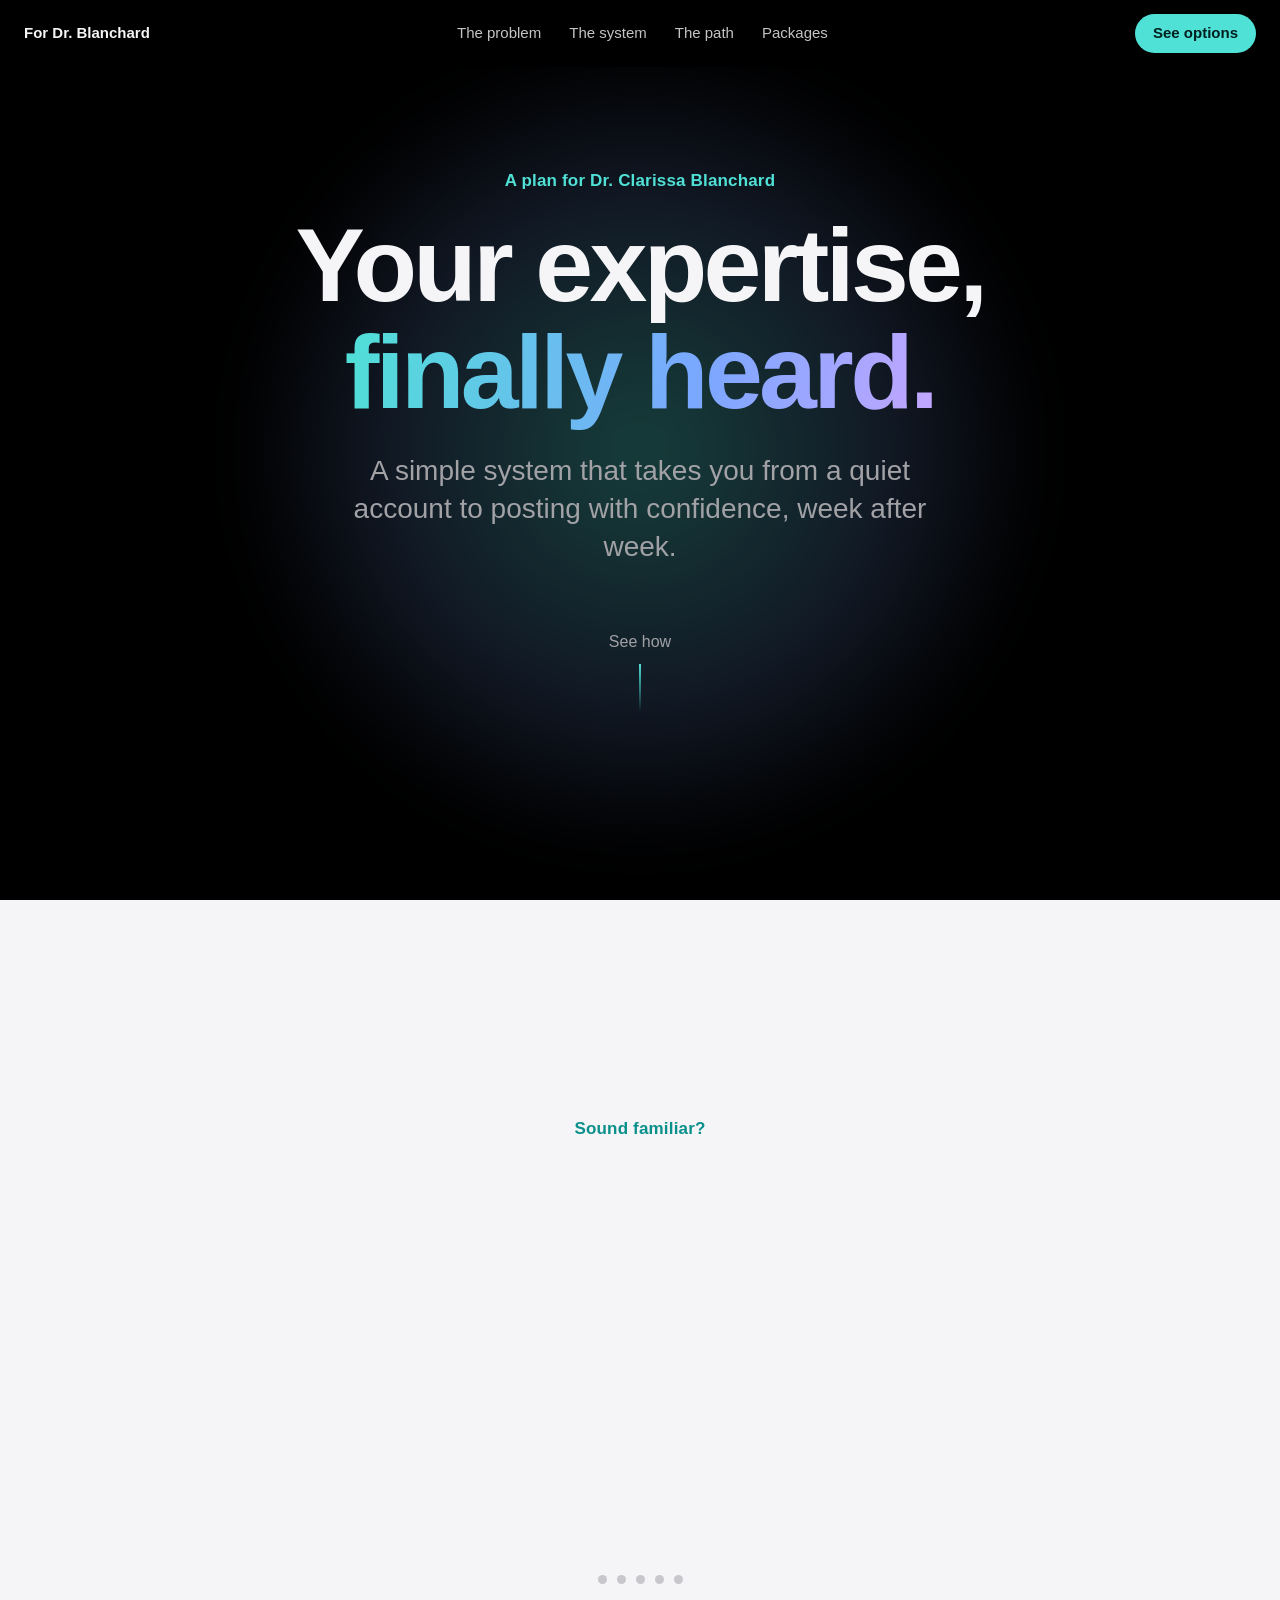
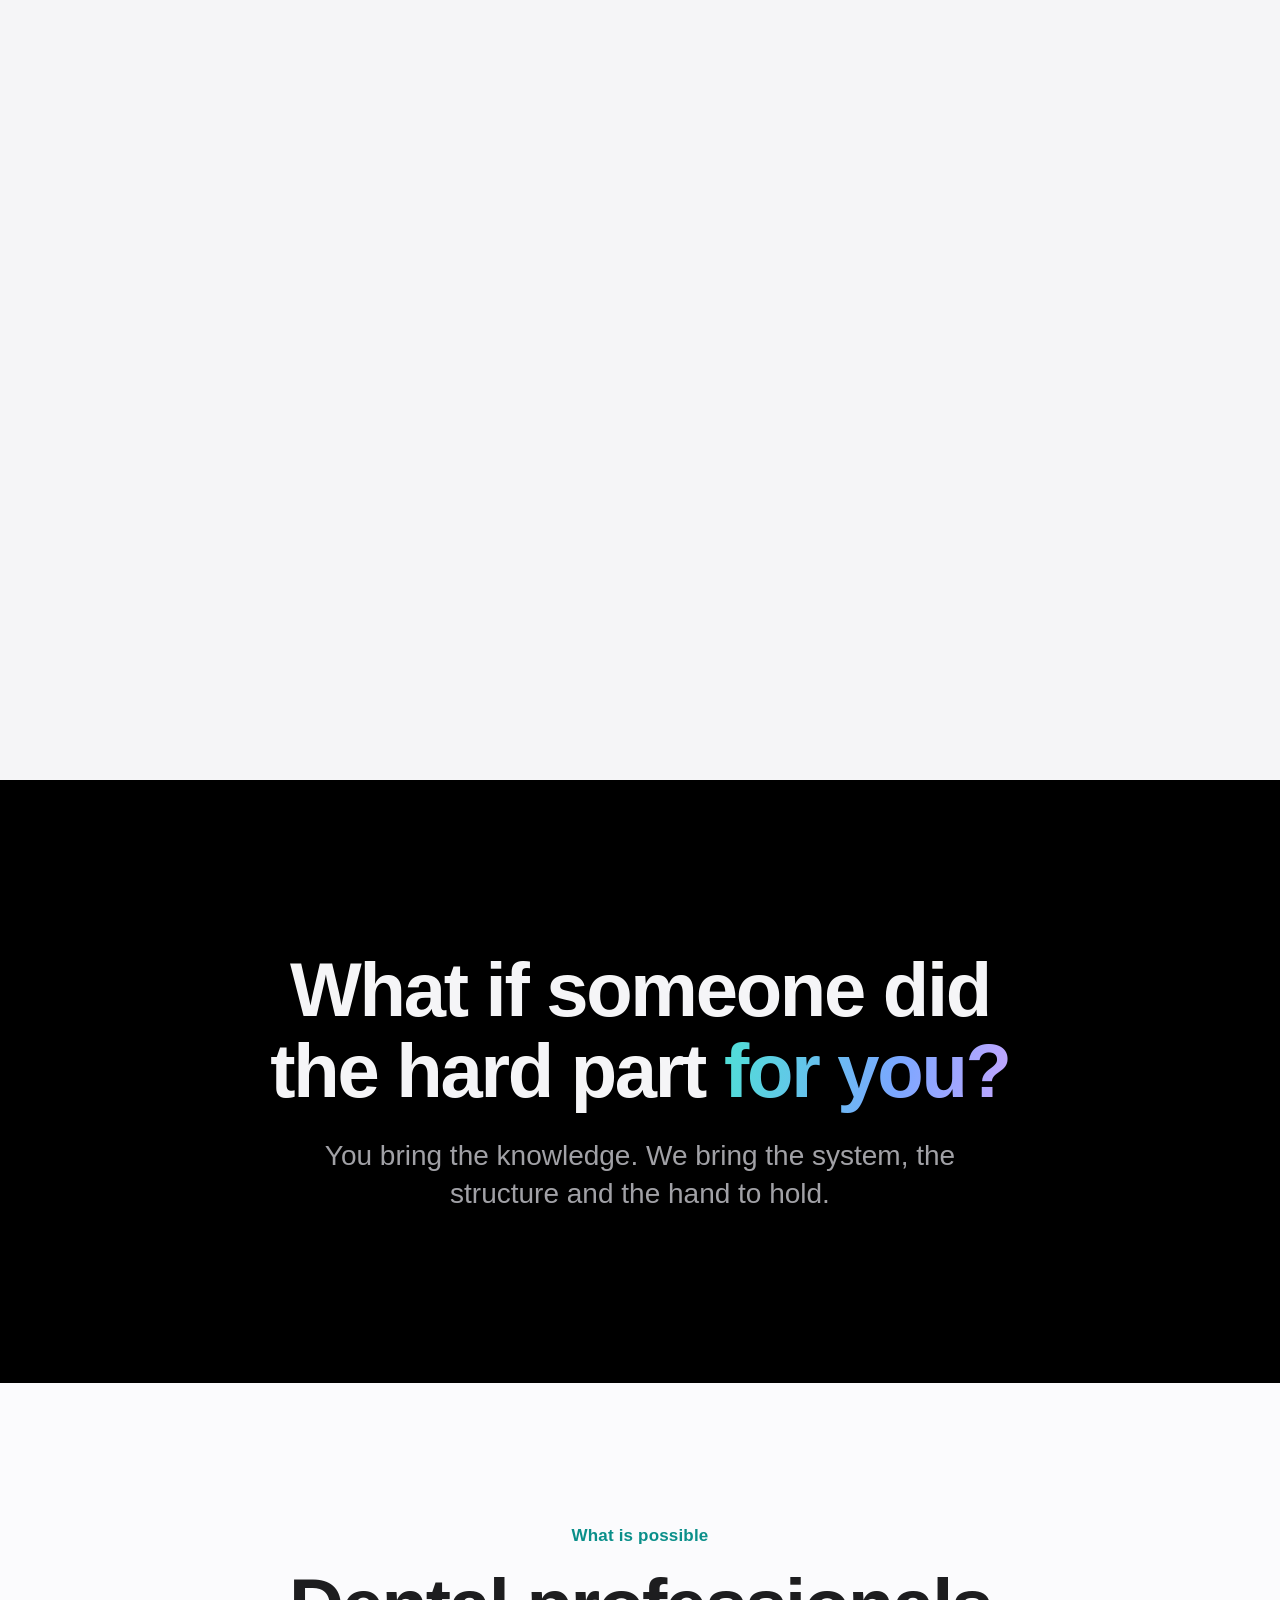
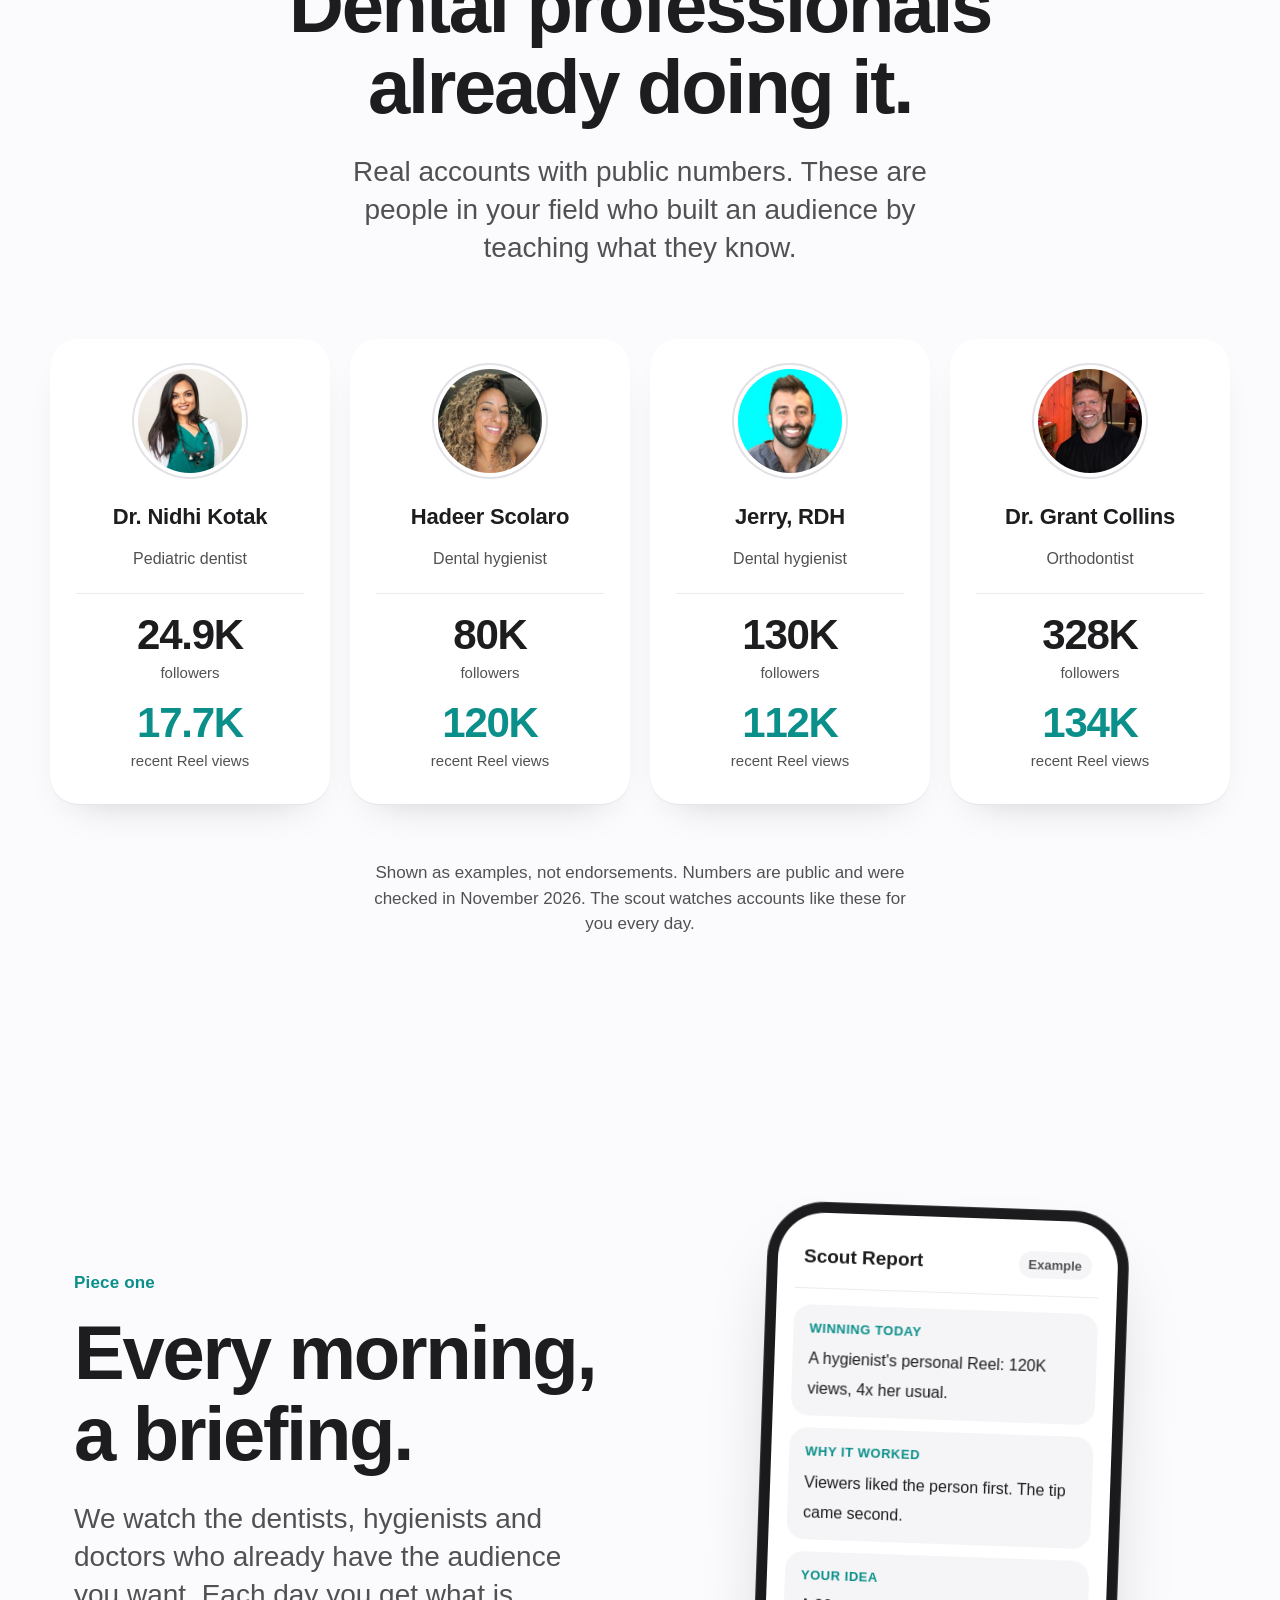
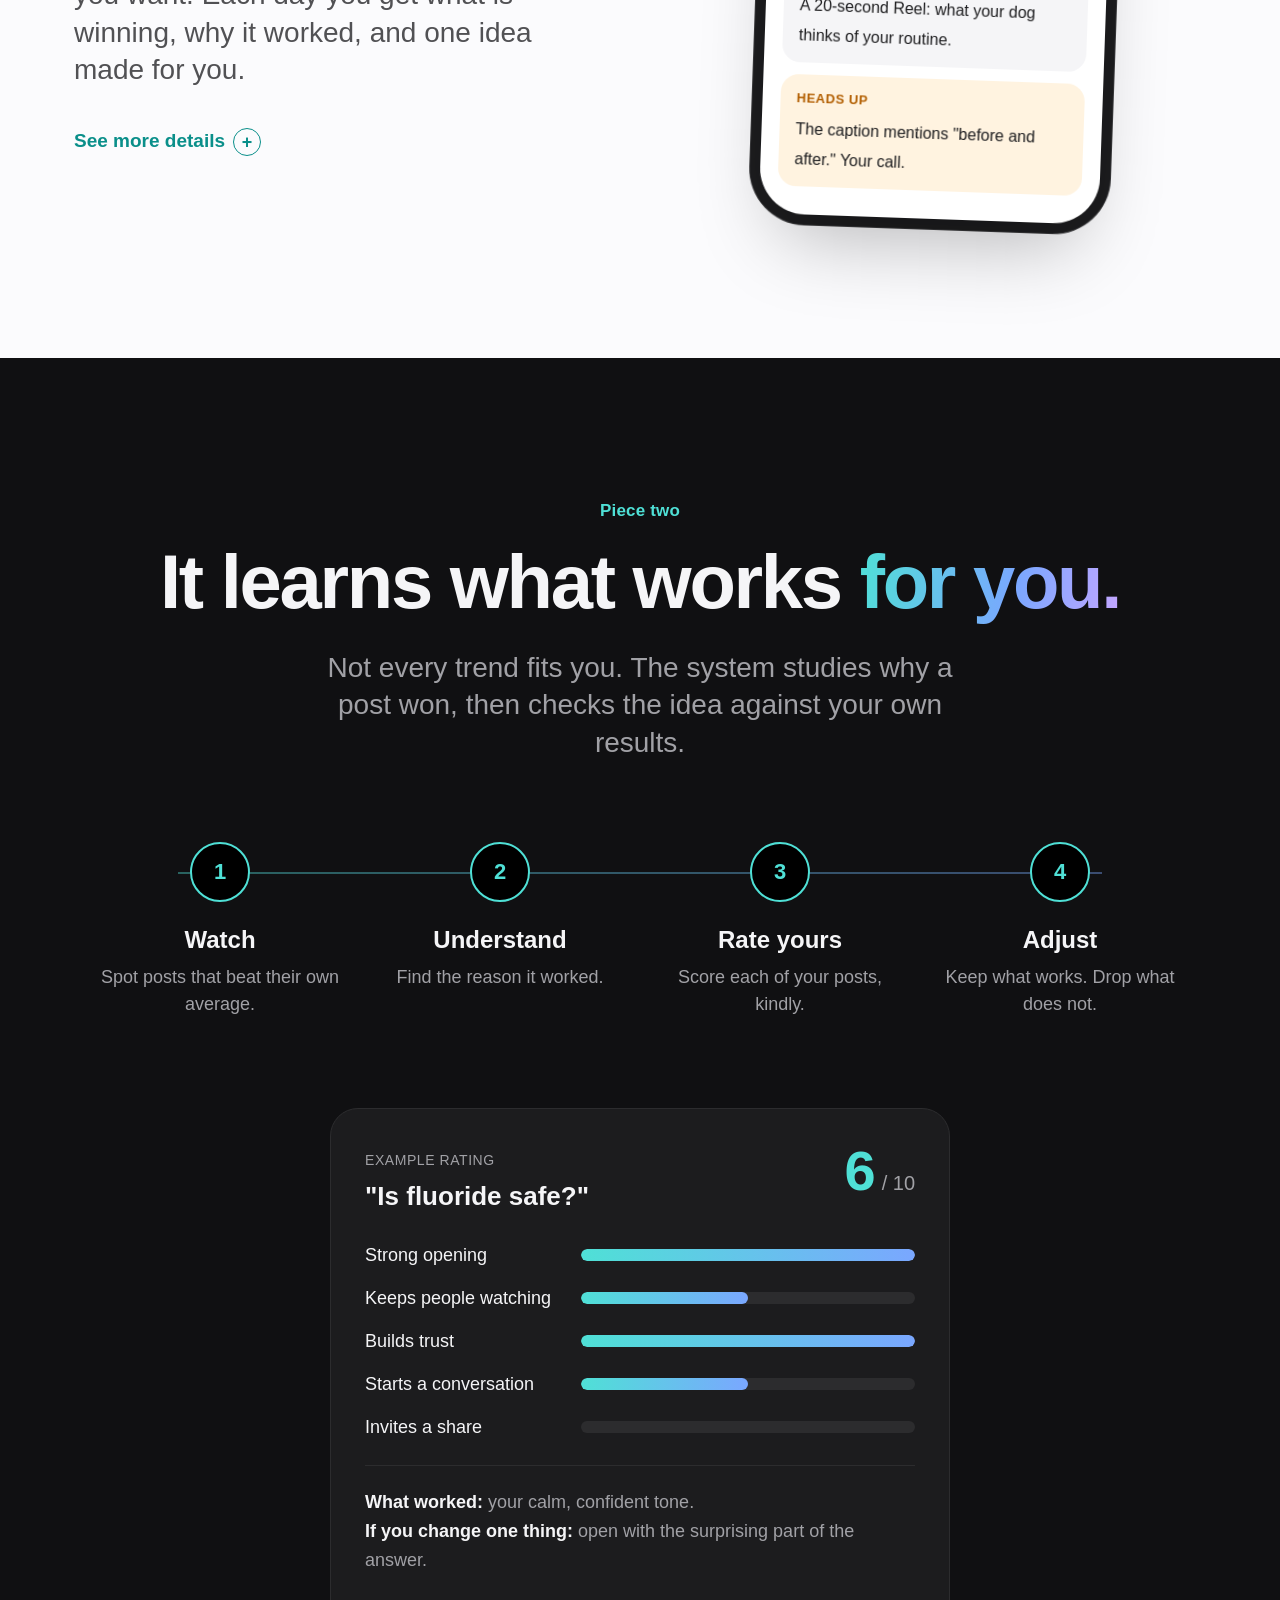
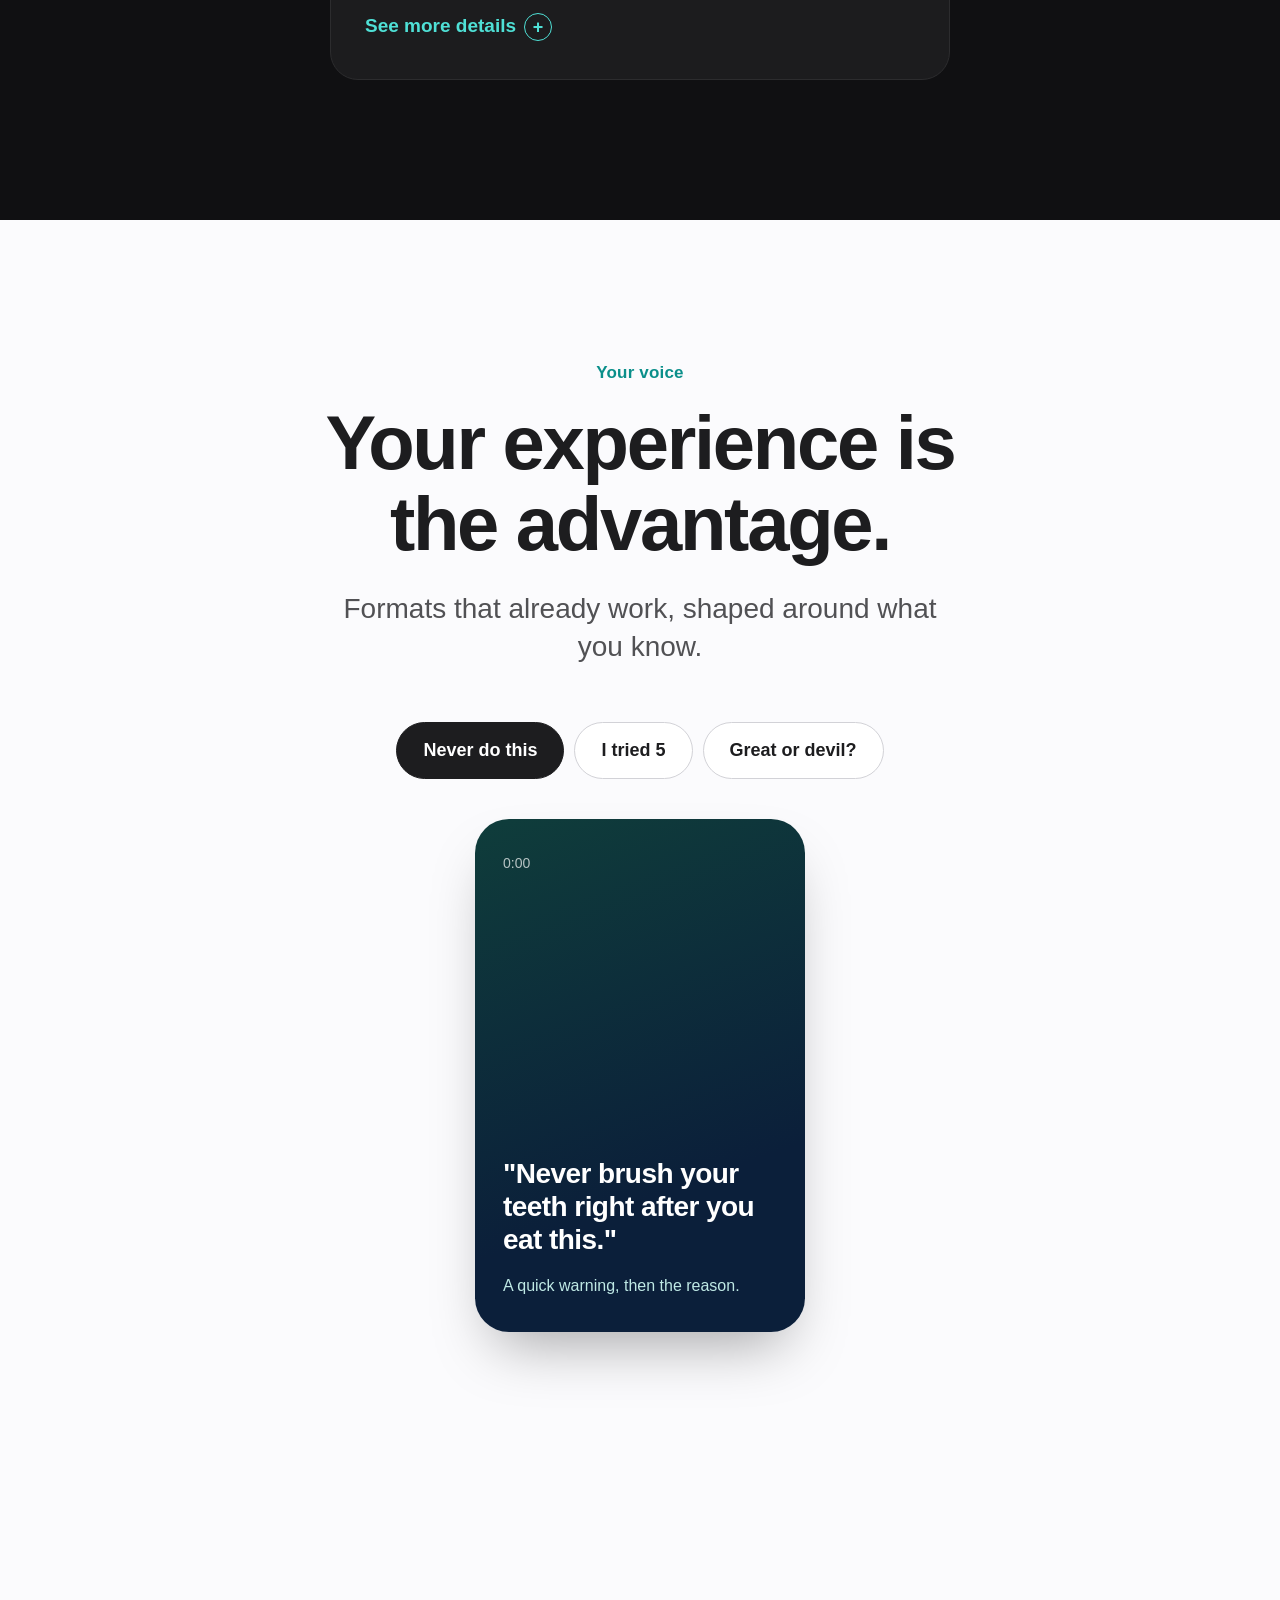
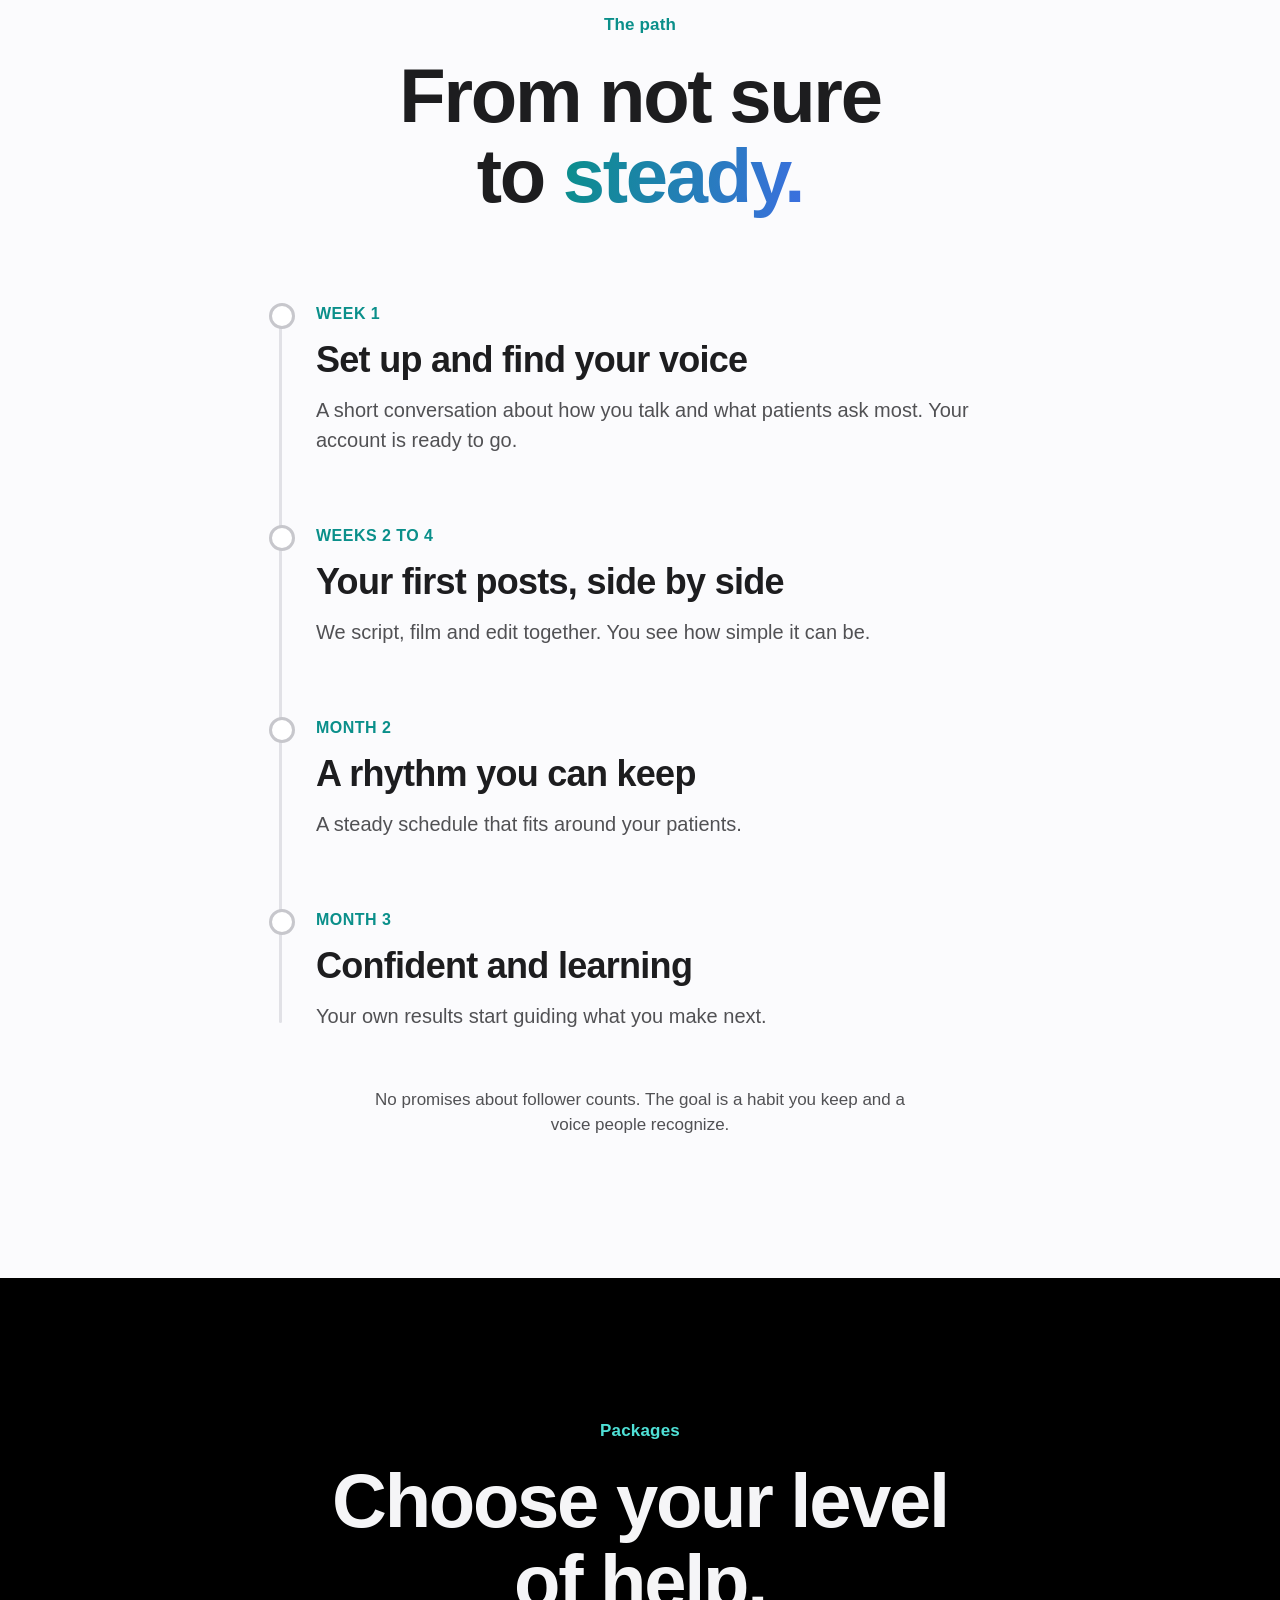
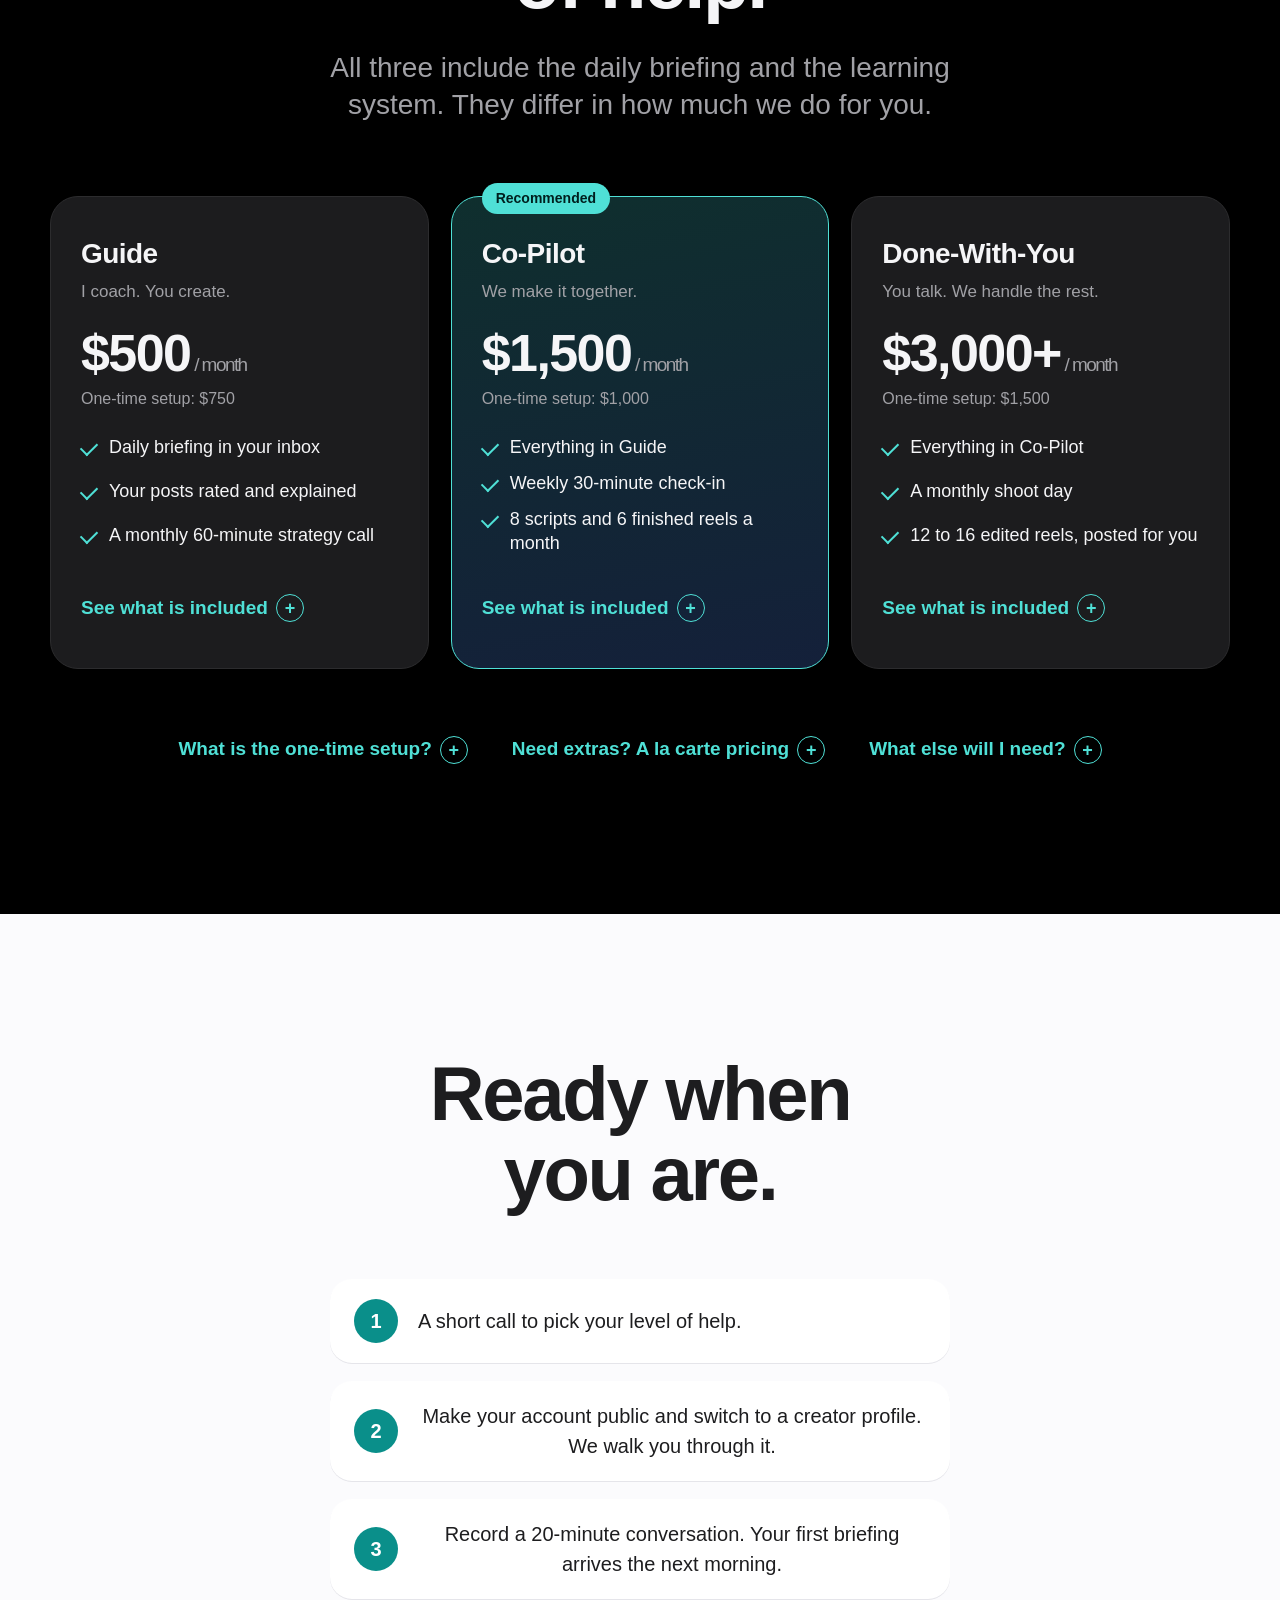
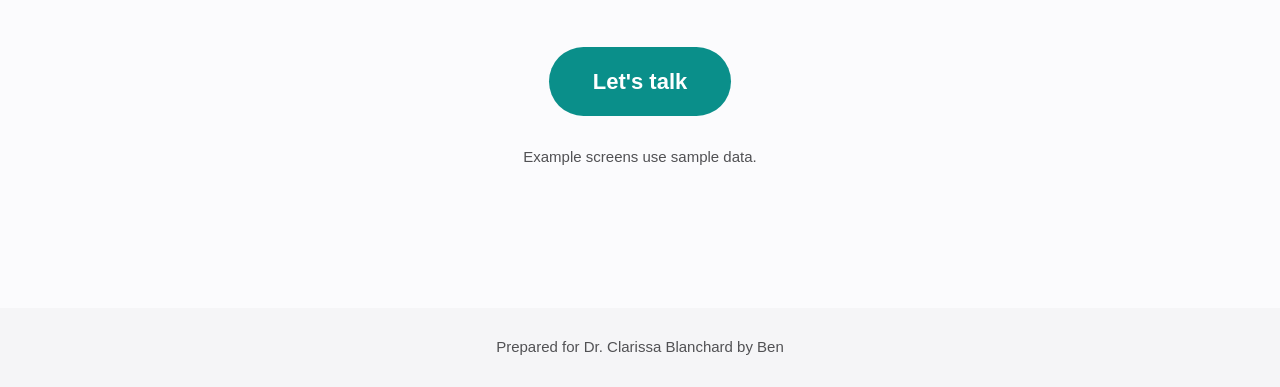
==== commit 4252a20e: "Remove dentistry section" ====
--- a/p-6f9c2dbd0a/index.html
+++ b/p-6f9c2dbd0a/index.html
@@ -130,23 +130,6 @@
   </div>
 </section>
 
-<!-- SAFE -->
-<section class="safe dark" id="safe">
-  <div class="safe-inner">
-    <div class="safe-text">
-      <p class="eyebrow reveal">Built for dentistry</p>
-      <h2 class="display-m reveal d1">You make<br>the final call.</h2>
-      <p class="lede reveal d2">Posts get a quiet flag when they touch before and afters, patient faces, results claims or cure language. We point it out. You decide.</p>
-      <button class="link-btn reveal d3" data-modal="safe">See more details</button>
-    </div>
-    <div class="caption-card reveal d2">
-      <small>Example caption</small>
-      <p>Amazing smile <mark>transformation</mark>! Our patient loves her <mark>results</mark>.</p>
-      <div class="flag">⚠ Results claims and patient images may need consent and board review. Your call.</div>
-    </div>
-  </div>
-</section>
-
 <!-- PATH -->
 <section class="path light" id="path">
   <p class="eyebrow center reveal">The path</p>
--- a/p-6f9c2dbd0a/styles.css
+++ b/p-6f9c2dbd0a/styles.css
@@ -76,12 +76,14 @@
 .peer{display:flex;flex-direction:column;background:#fff;border-radius:var(--radius);padding:30px 26px;text-decoration:none;box-shadow:0 1px 0 #e5e5ea,0 20px 40px -28px rgba(0,0,0,.25);opacity:0;transform:translateY(40px);transition:all .9s var(--ease)}
 .peer.in{opacity:1;transform:none}
 .peer:hover{transform:translateY(-6px);box-shadow:0 24px 50px -24px rgba(0,0,0,.35)}
-.peer .role{color:var(--accent);font-size:15px;font-weight:700;letter-spacing:.03em;text-transform:uppercase;margin:0 0 6px}
-.peer h3{font-size:22px;letter-spacing:-.01em}
-.peer .handle{color:var(--ink2);font-size:16px;margin-bottom:22px}
-.peer .big{font-size:44px;font-weight:700;letter-spacing:-.03em;line-height:1}
-.peer .lbl{font-size:15px;color:var(--ink2);margin:4px 0 18px}
-.peer .big.sm{color:var(--accent)}
+.peer{align-items:center;text-align:center}
+.peer img{width:104px;height:104px;border-radius:50%;object-fit:cover;margin-bottom:18px;box-shadow:0 0 0 4px #fff,0 0 0 6px #e1e1e6}
+.peer h3{font-size:22px;letter-spacing:-.01em;line-height:1.2;min-height:2.4em;display:flex;align-items:center}
+.peer .handle{color:var(--ink2);font-size:16px;margin:4px 0 22px}
+.peer .stats{margin-top:auto;display:grid;gap:16px;width:100%;border-top:1px solid #ececf0;padding-top:20px}
+.peer .stats b{display:block;font-size:42px;font-weight:700;letter-spacing:-.03em;line-height:1}
+.peer .stats b.sm{color:var(--accent)}
+.peer .stats span{font-size:15px;color:var(--ink2)}
 /* split */
 .split{display:grid;grid-template-columns:1fr 1fr;gap:64px;align-items:center;max-width:1180px;margin:0 auto}
 .split-visual{display:flex;justify-content:center}
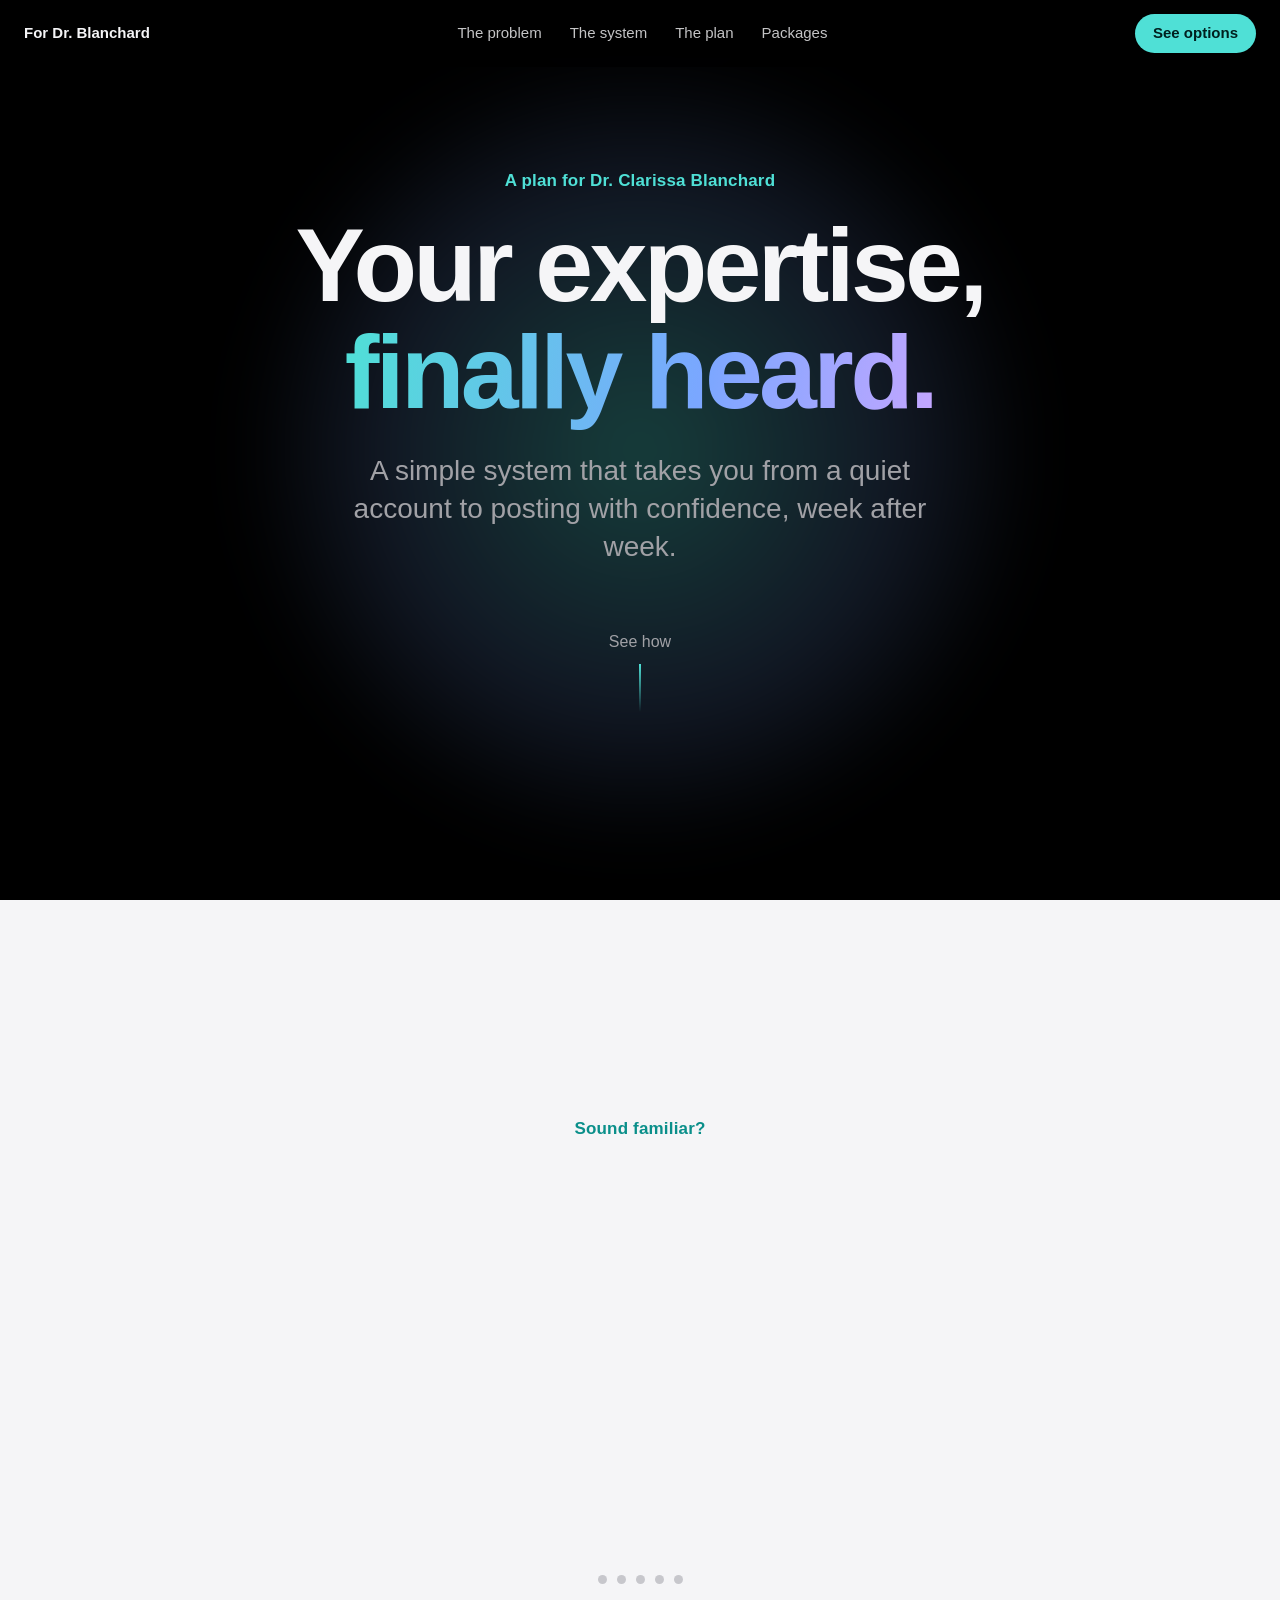
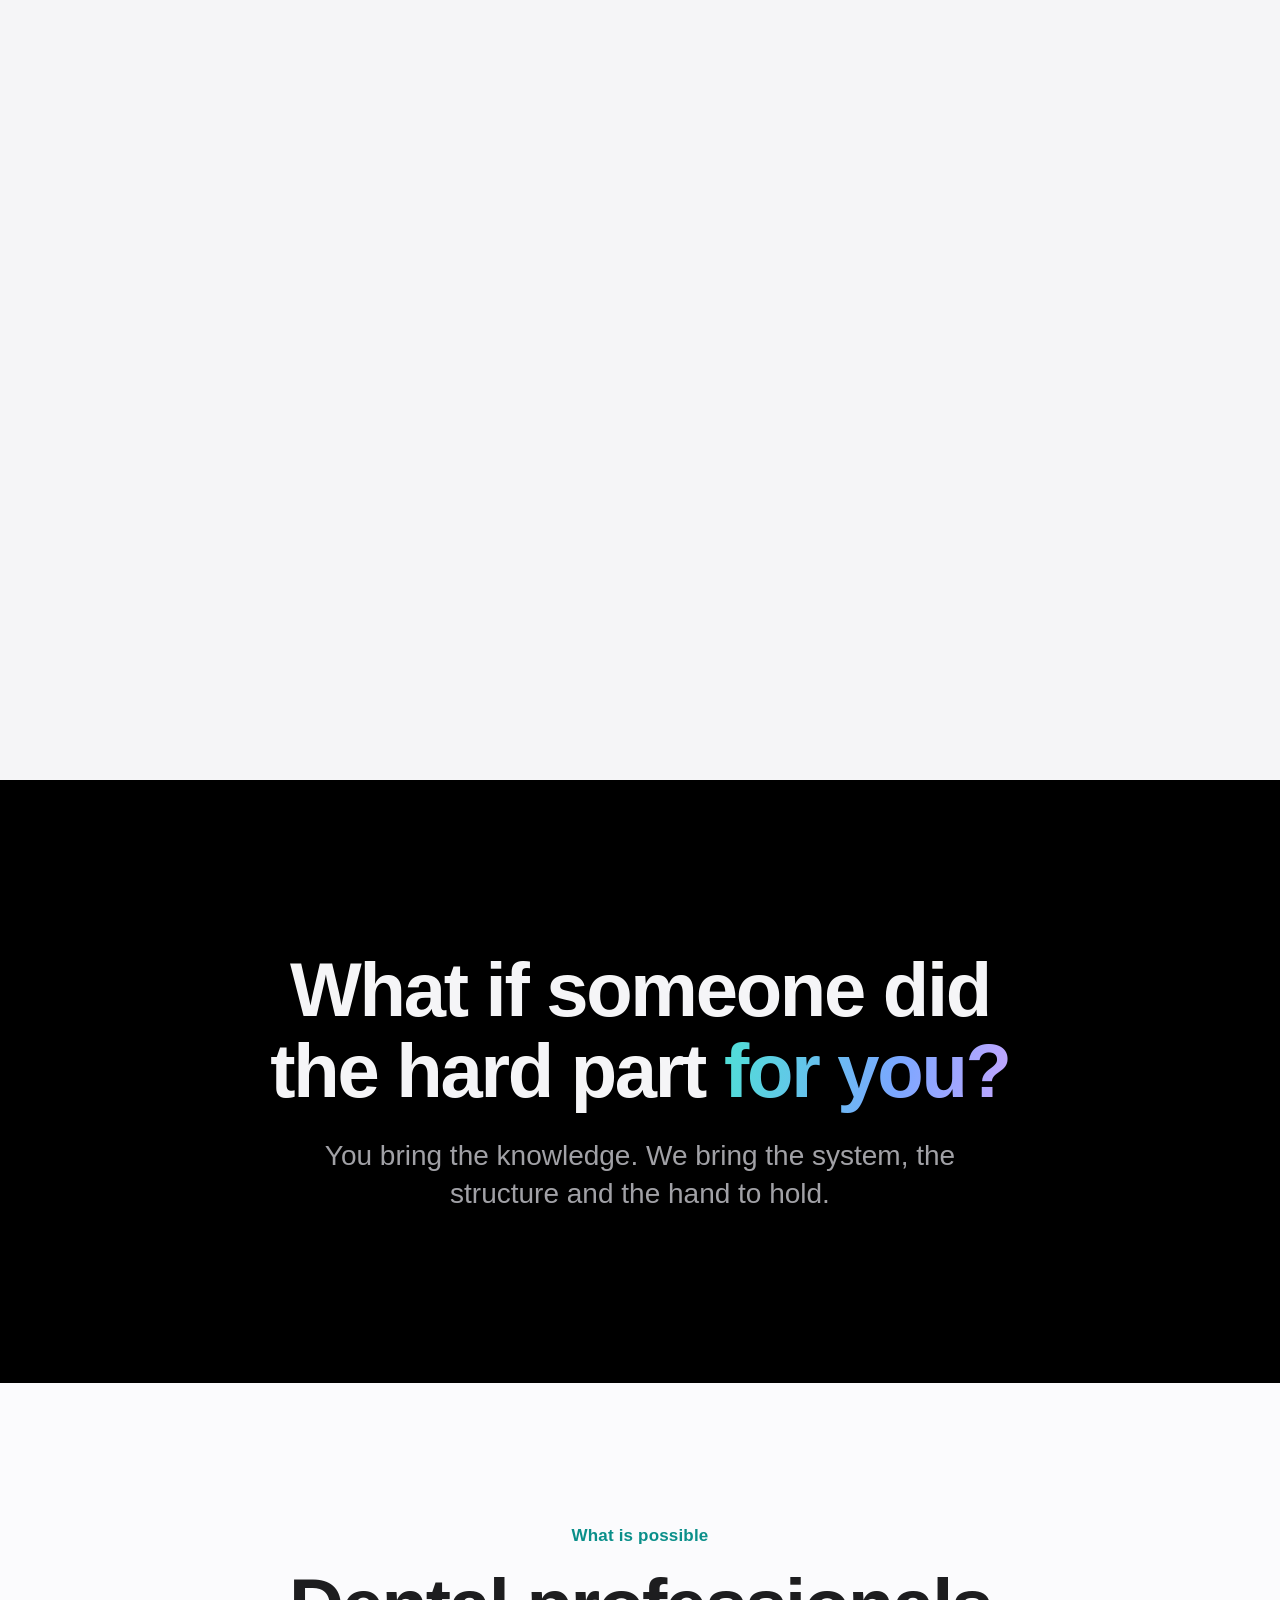
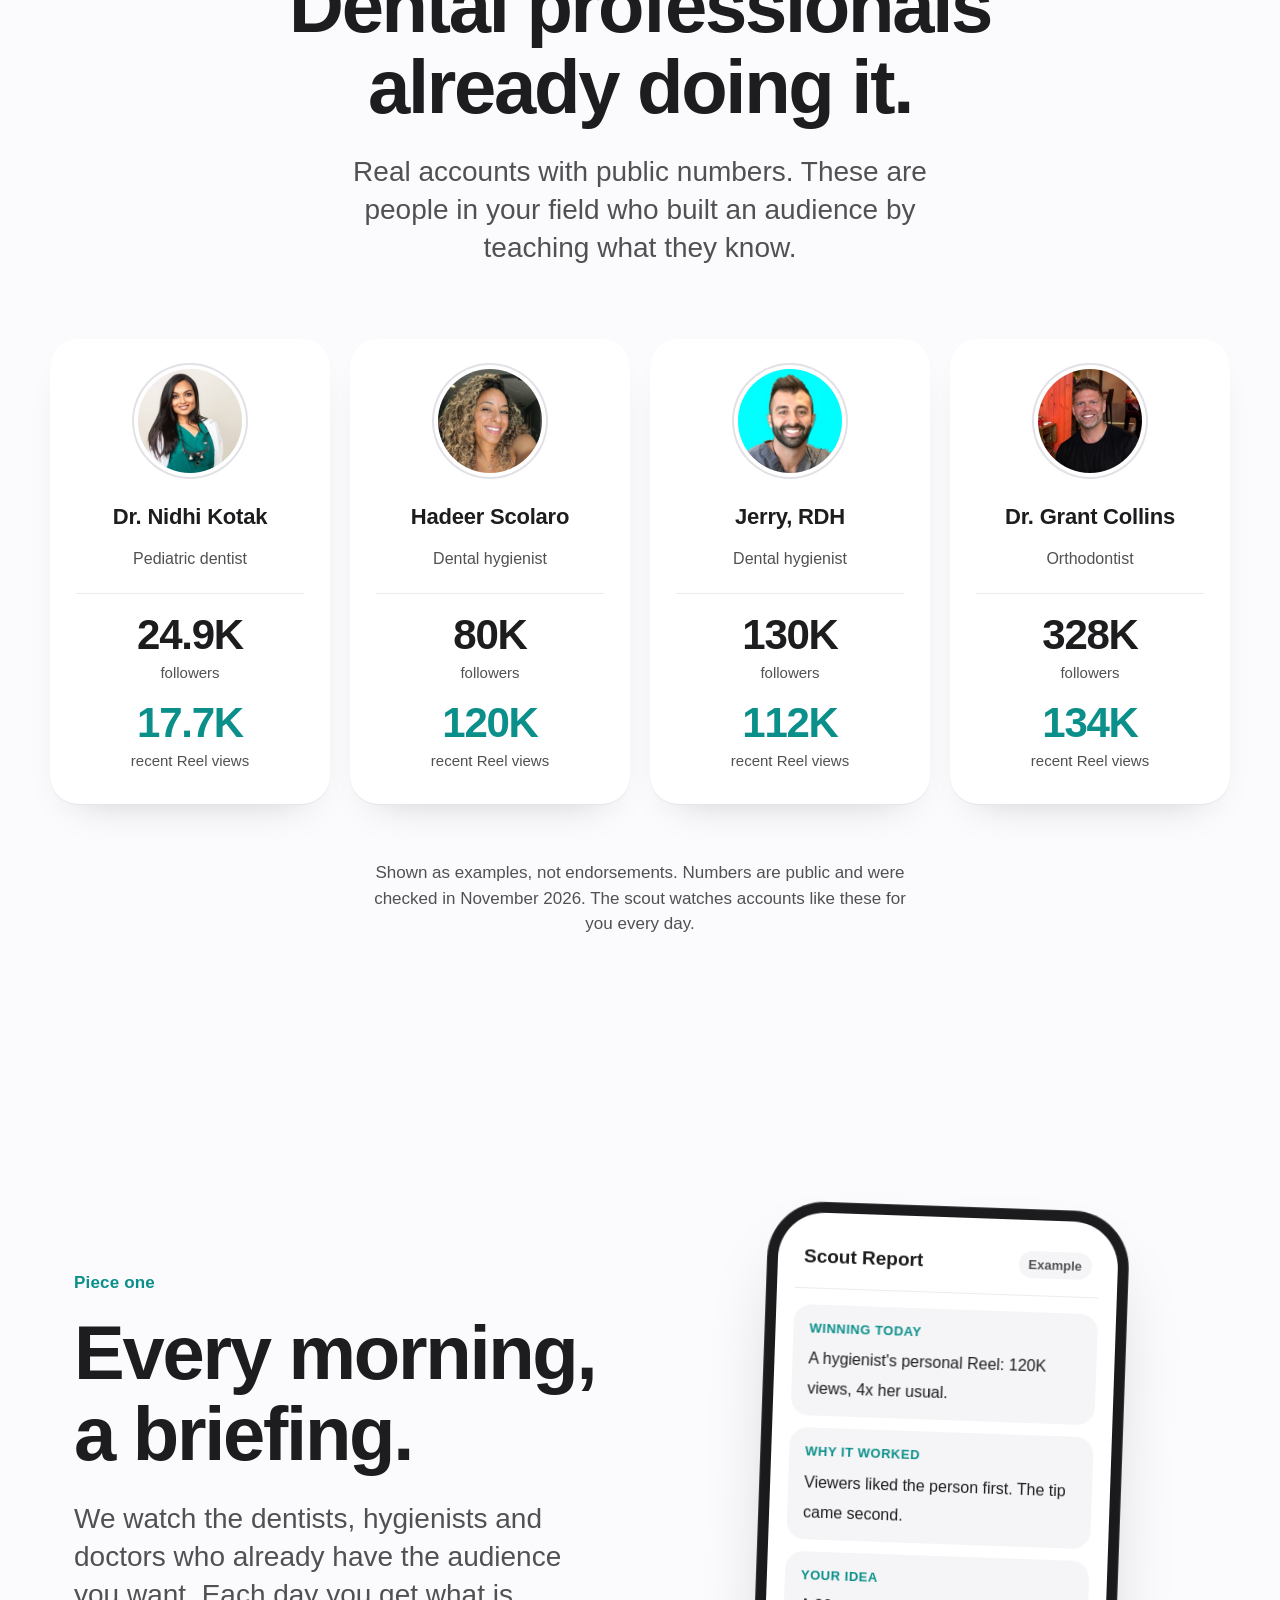
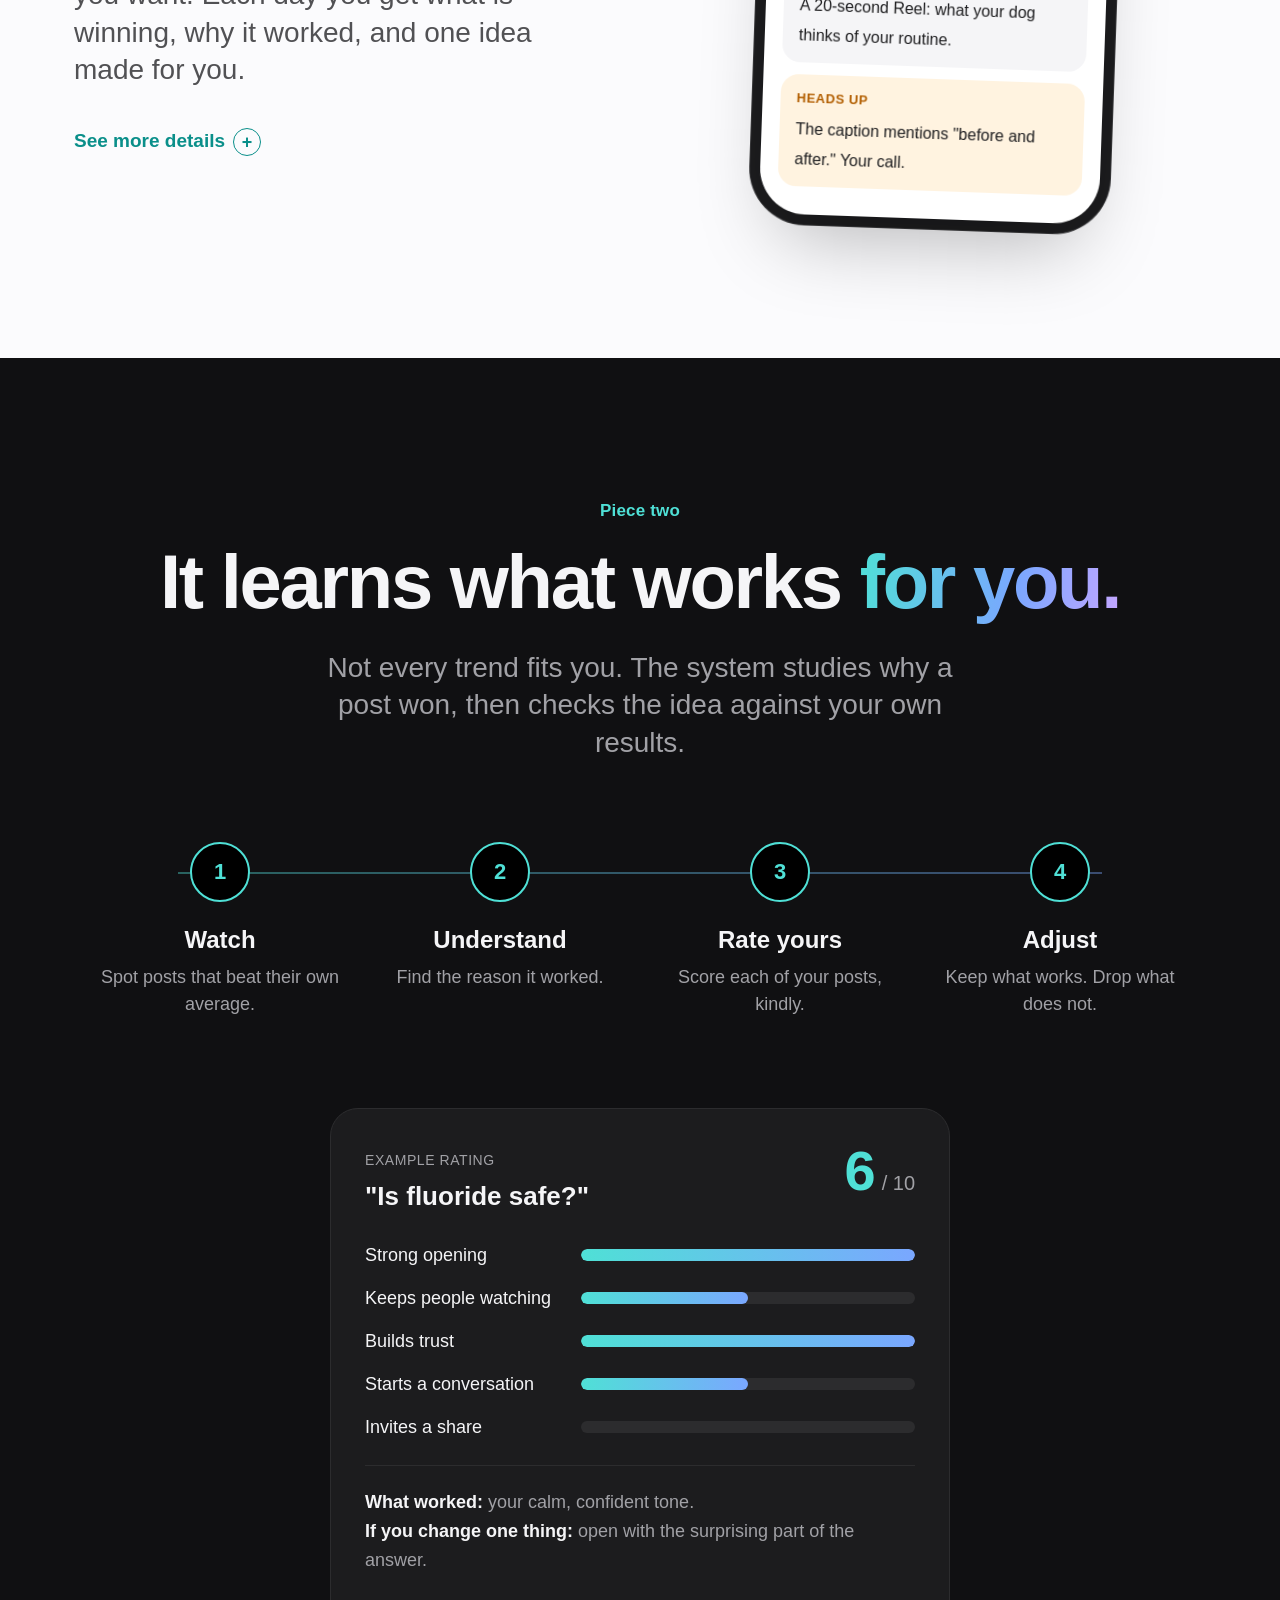
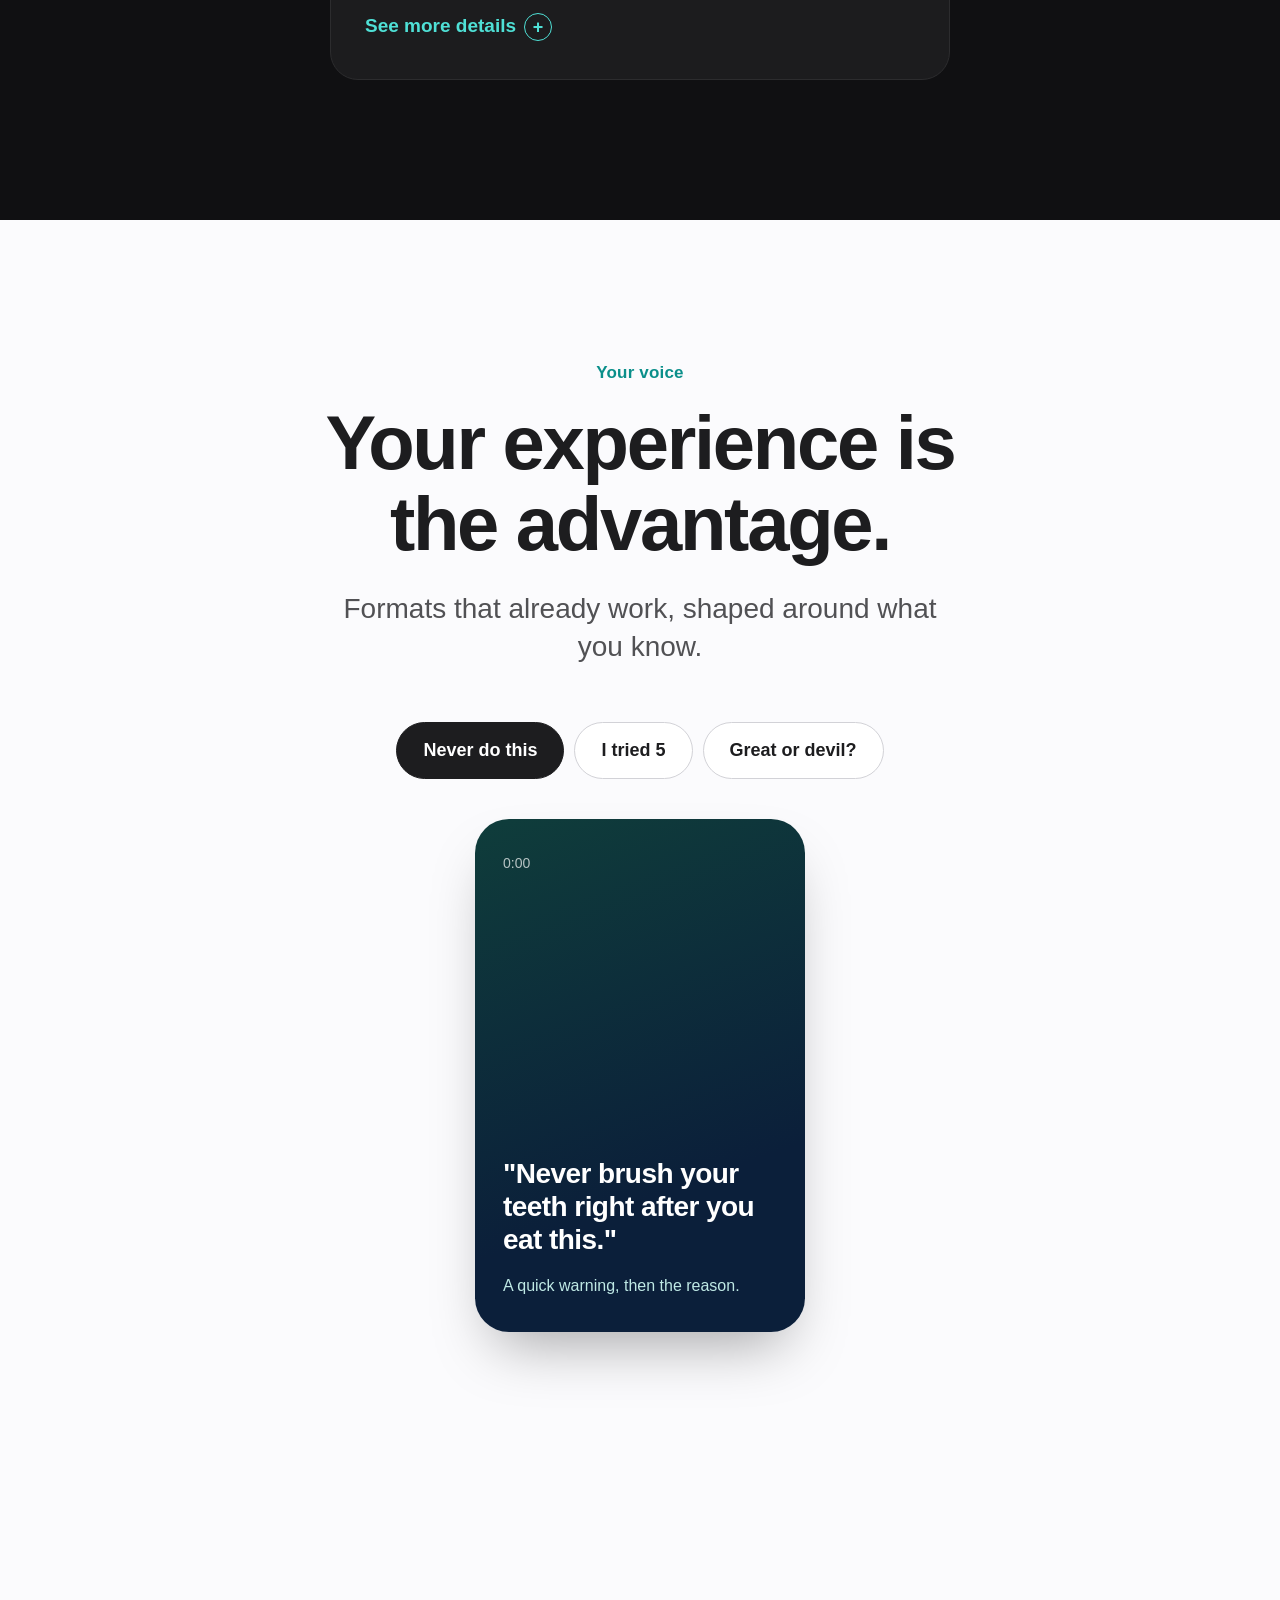
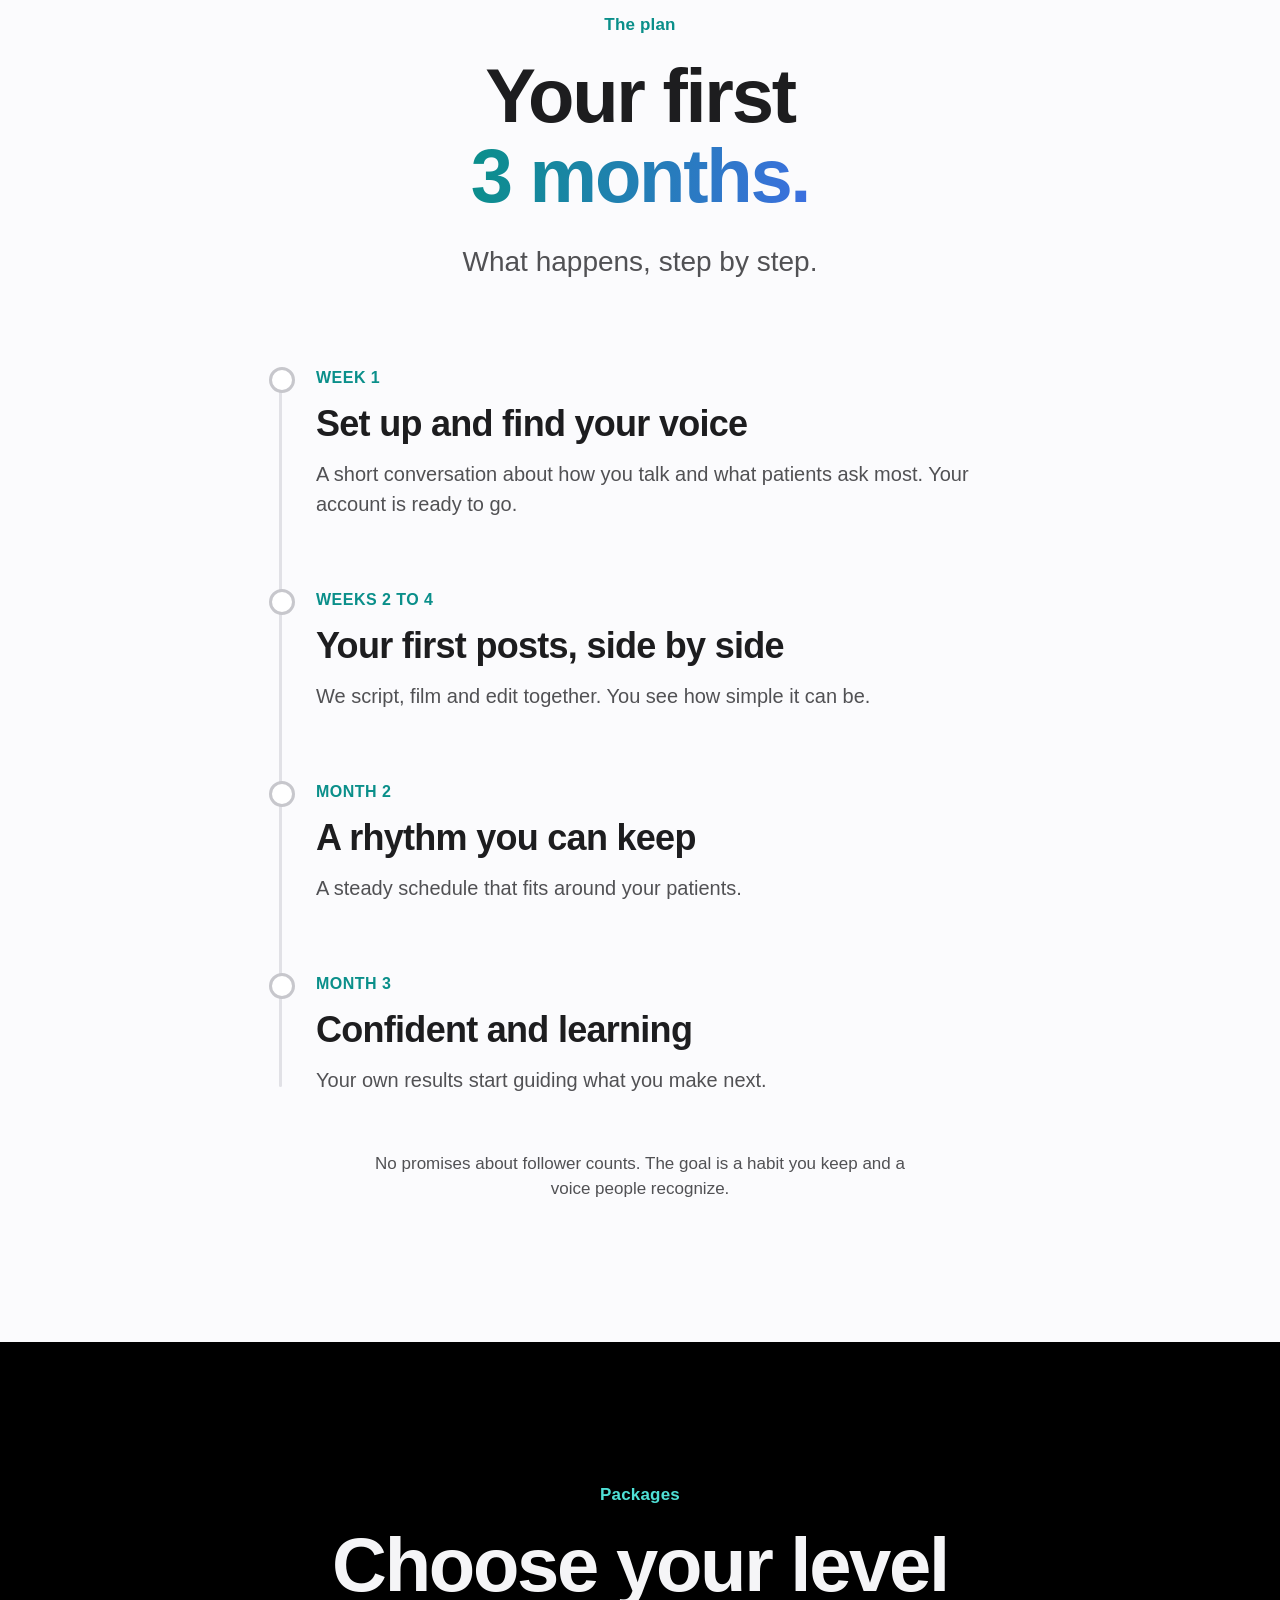
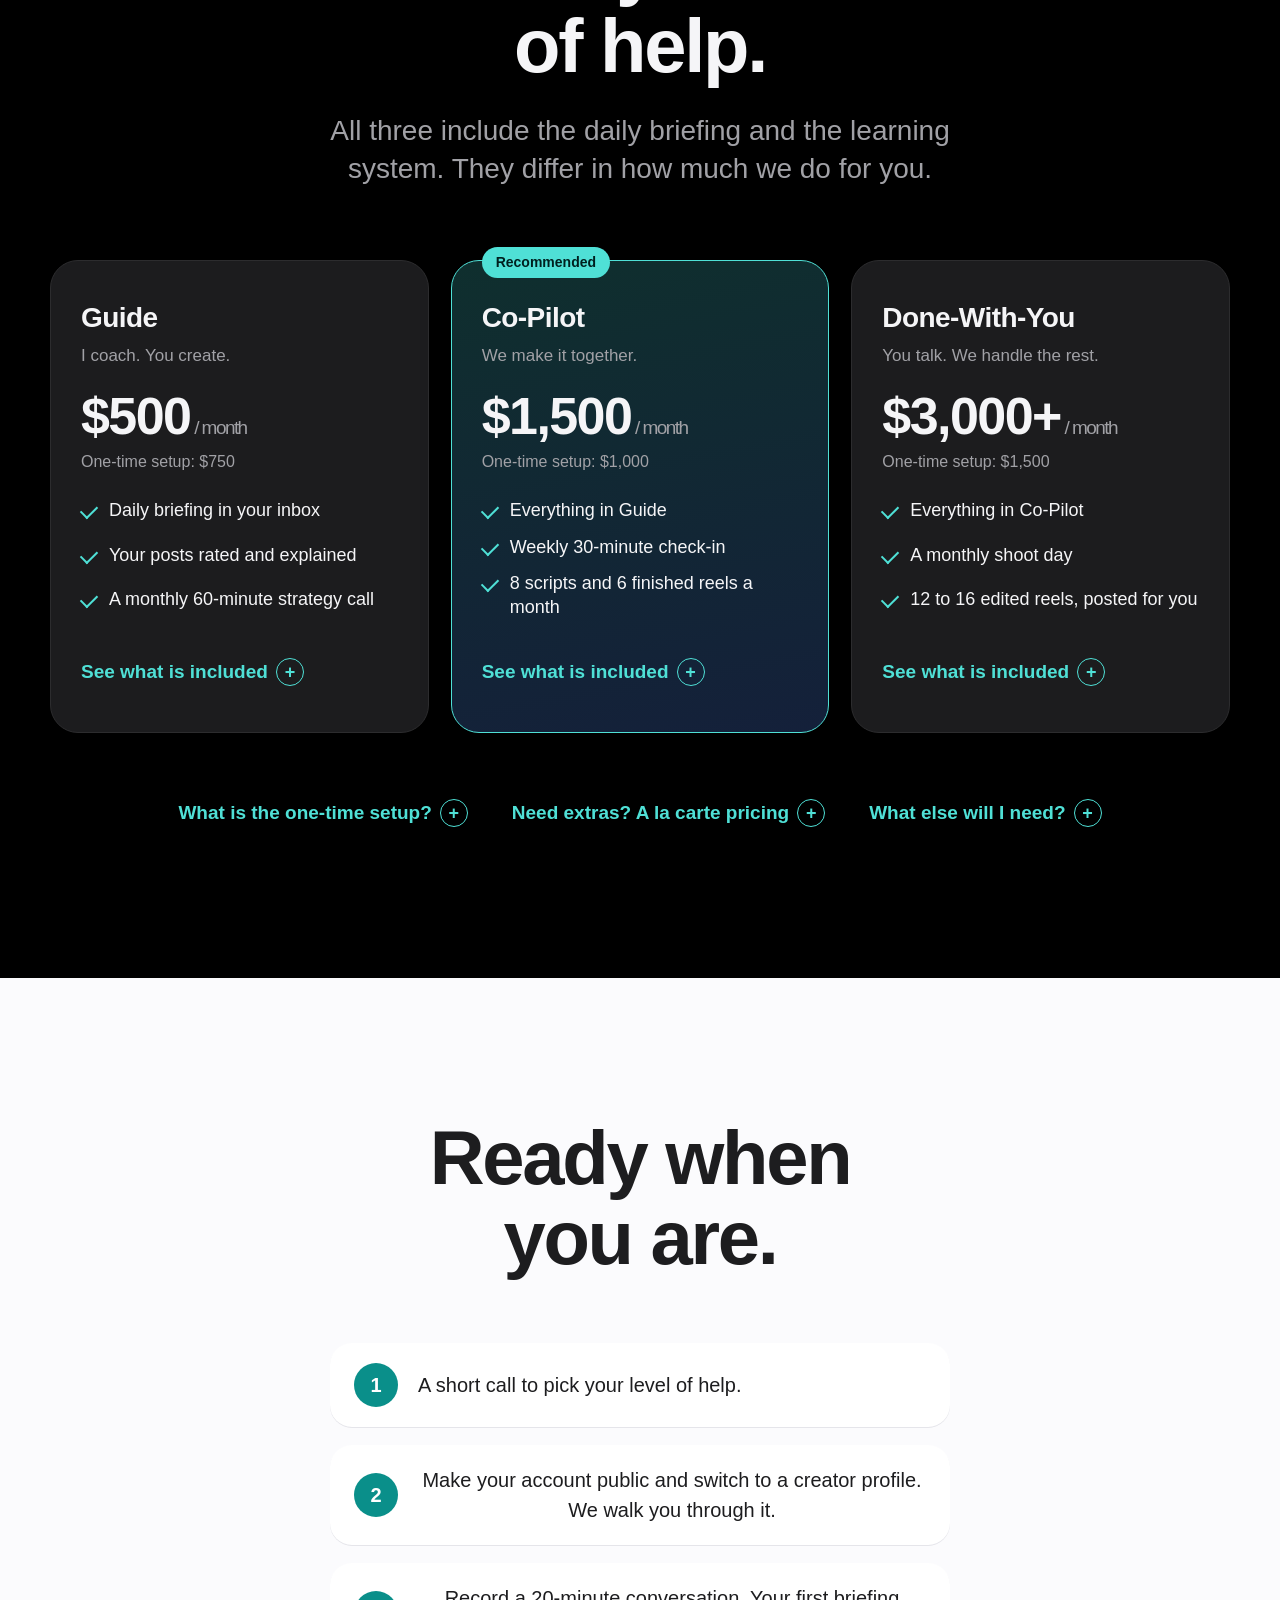
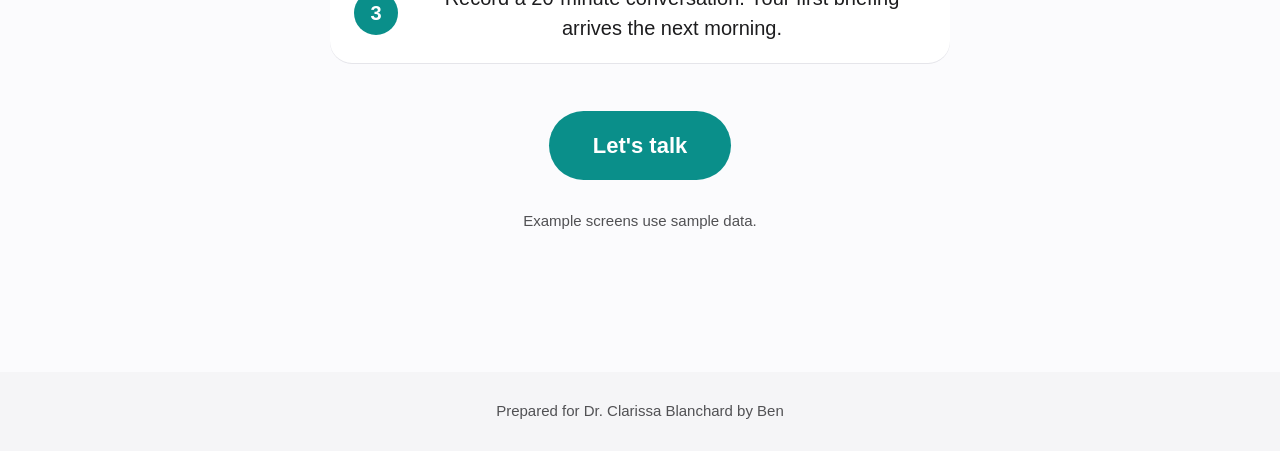
==== commit 597a9889: "Simplify plan heading" ====
--- a/p-6f9c2dbd0a/index.html
+++ b/p-6f9c2dbd0a/index.html
@@ -16,7 +16,7 @@
   <div class="nav-links">
     <a href="#pain">The problem</a>
     <a href="#scout">The system</a>
-    <a href="#path">The path</a>
+    <a href="#path">The plan</a>
     <a href="#packages">Packages</a>
   </div>
   <a class="nav-cta" href="#packages">See options</a>
@@ -132,8 +132,9 @@
 
 <!-- PATH -->
 <section class="path light" id="path">
-  <p class="eyebrow center reveal">The path</p>
-  <h2 class="display-m center reveal d1">From not sure<br>to <span class="grad-l">steady.</span></h2>
+  <p class="eyebrow center reveal">The plan</p>
+  <h2 class="display-m center reveal d1">Your first<br><span class="grad-l">3 months.</span></h2>
+  <p class="lede center reveal d2">What happens, step by step.</p>
   <ol class="timeline" id="timeline">
     <li><span class="when">Week 1</span><h3>Set up and find your voice</h3><p>A short conversation about how you talk and what patients ask most. Your account is ready to go.</p></li>
     <li><span class="when">Weeks 2 to 4</span><h3>Your first posts, side by side</h3><p>We script, film and edit together. You see how simple it can be.</p></li>
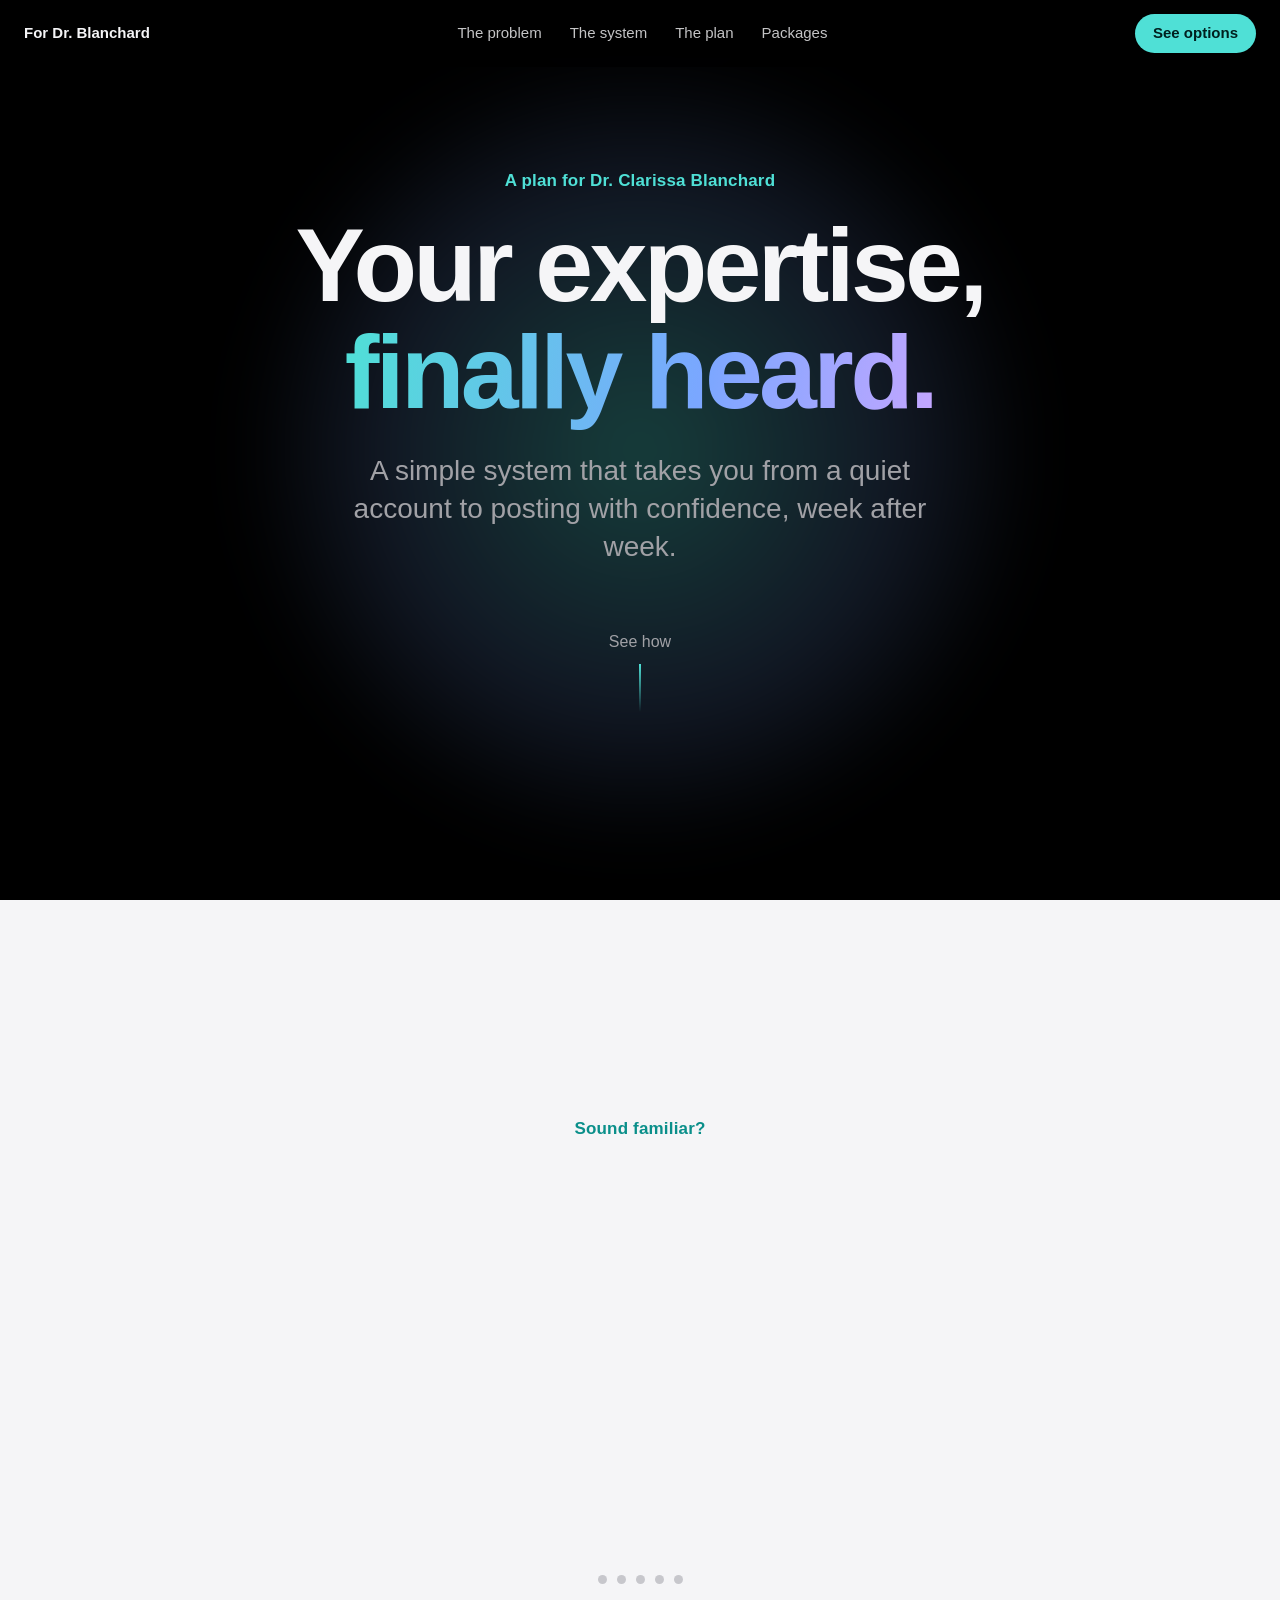
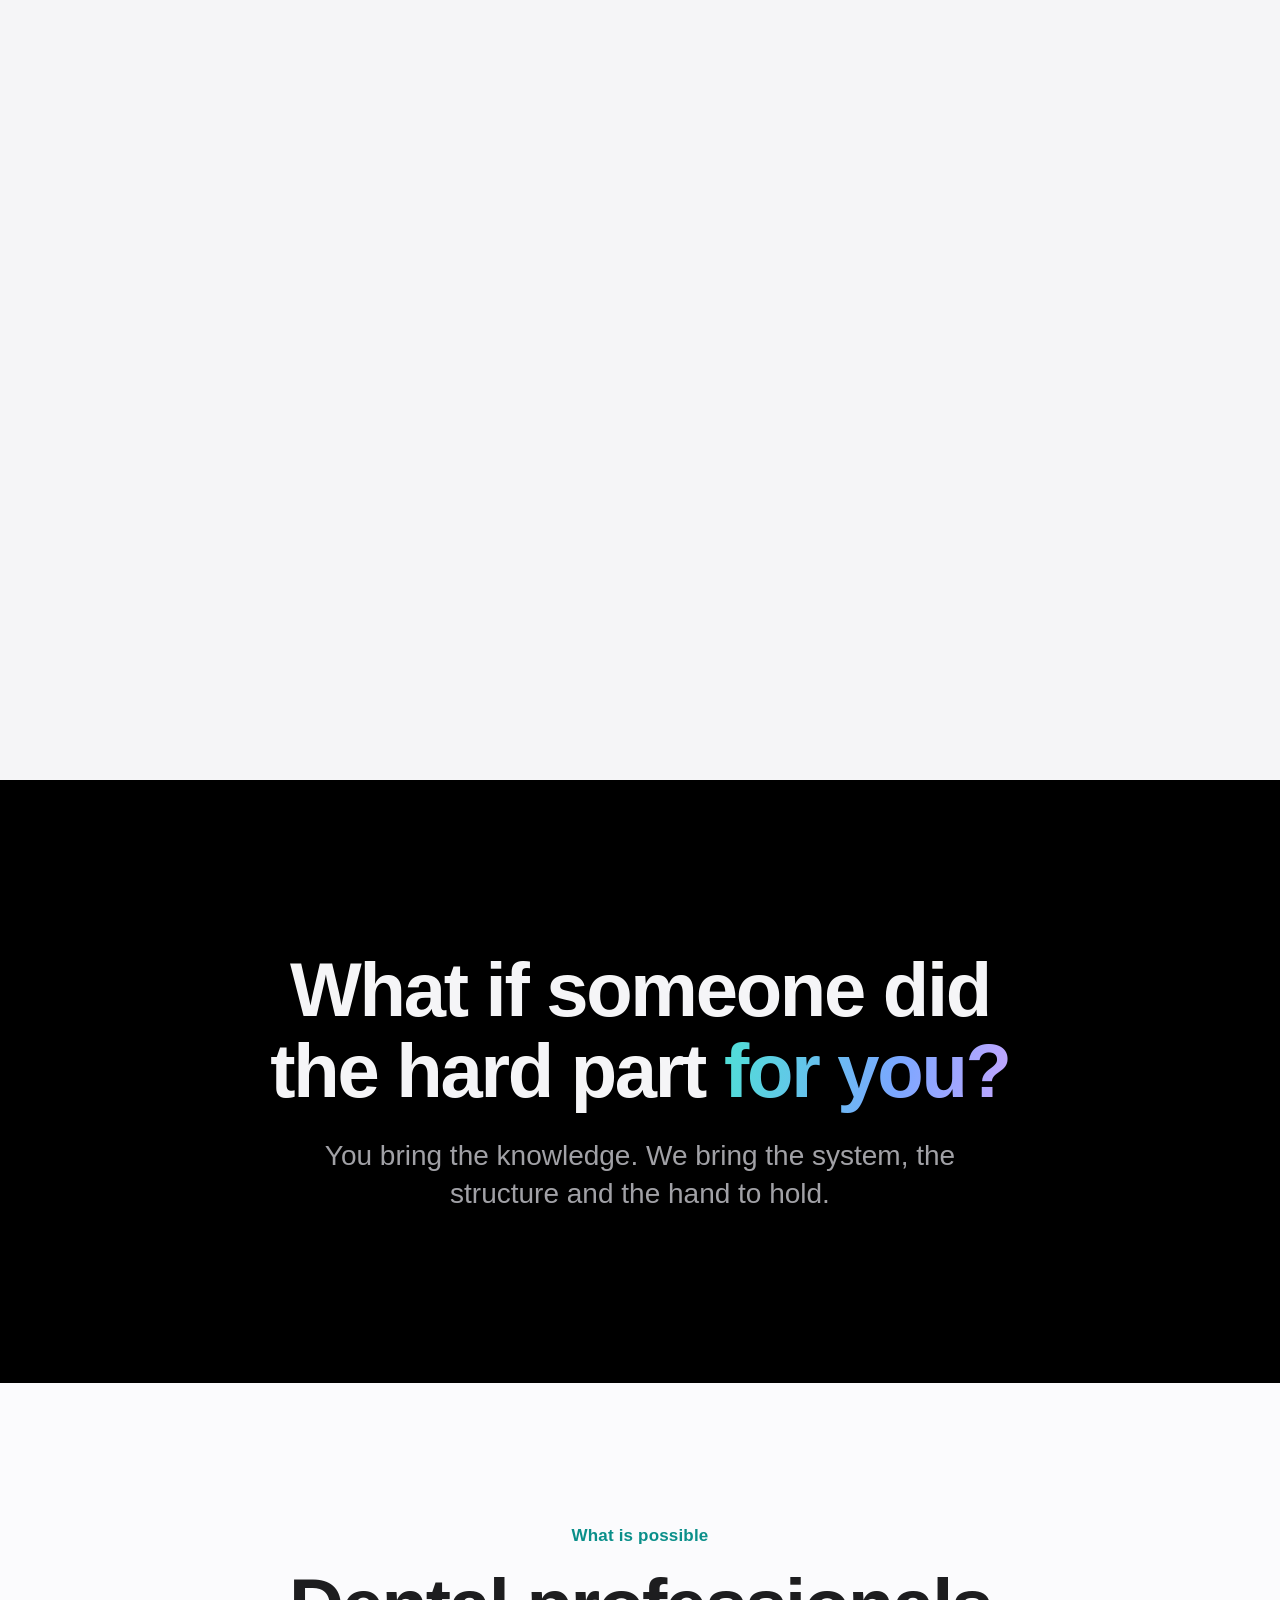
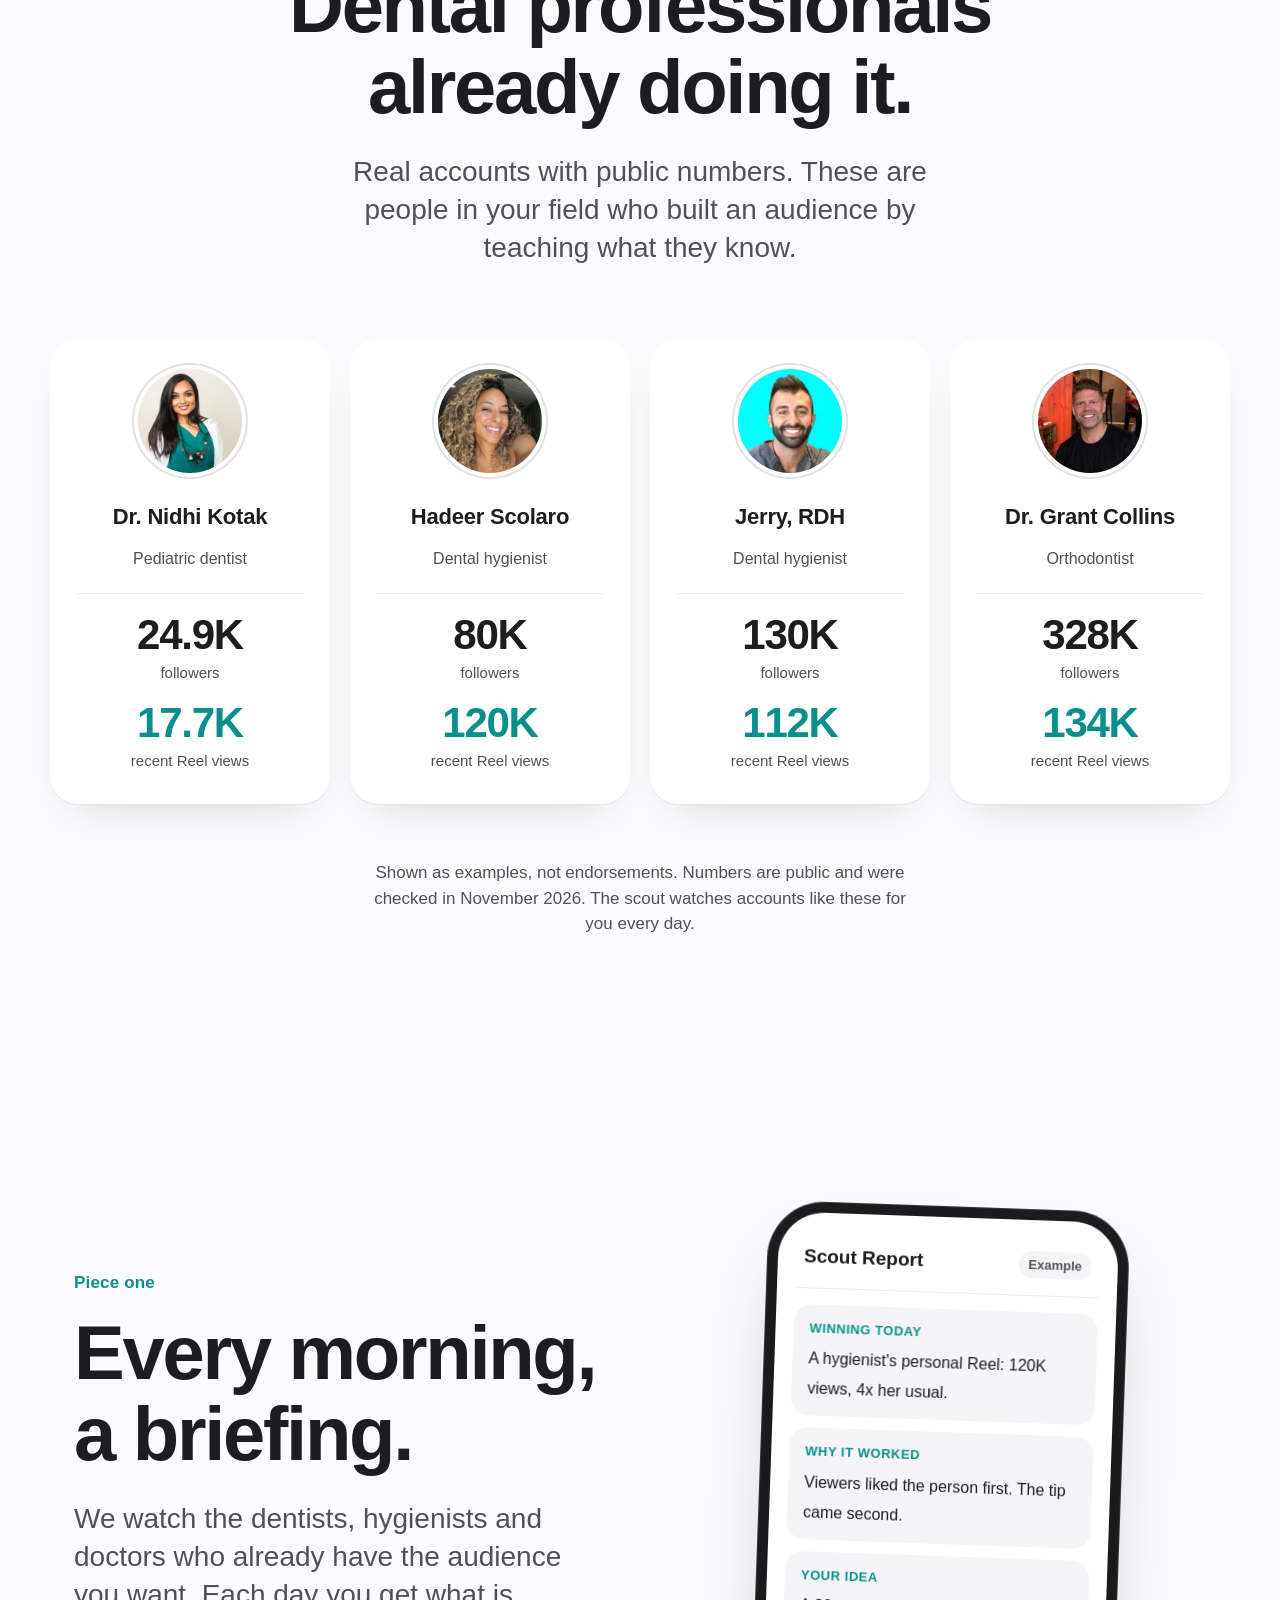
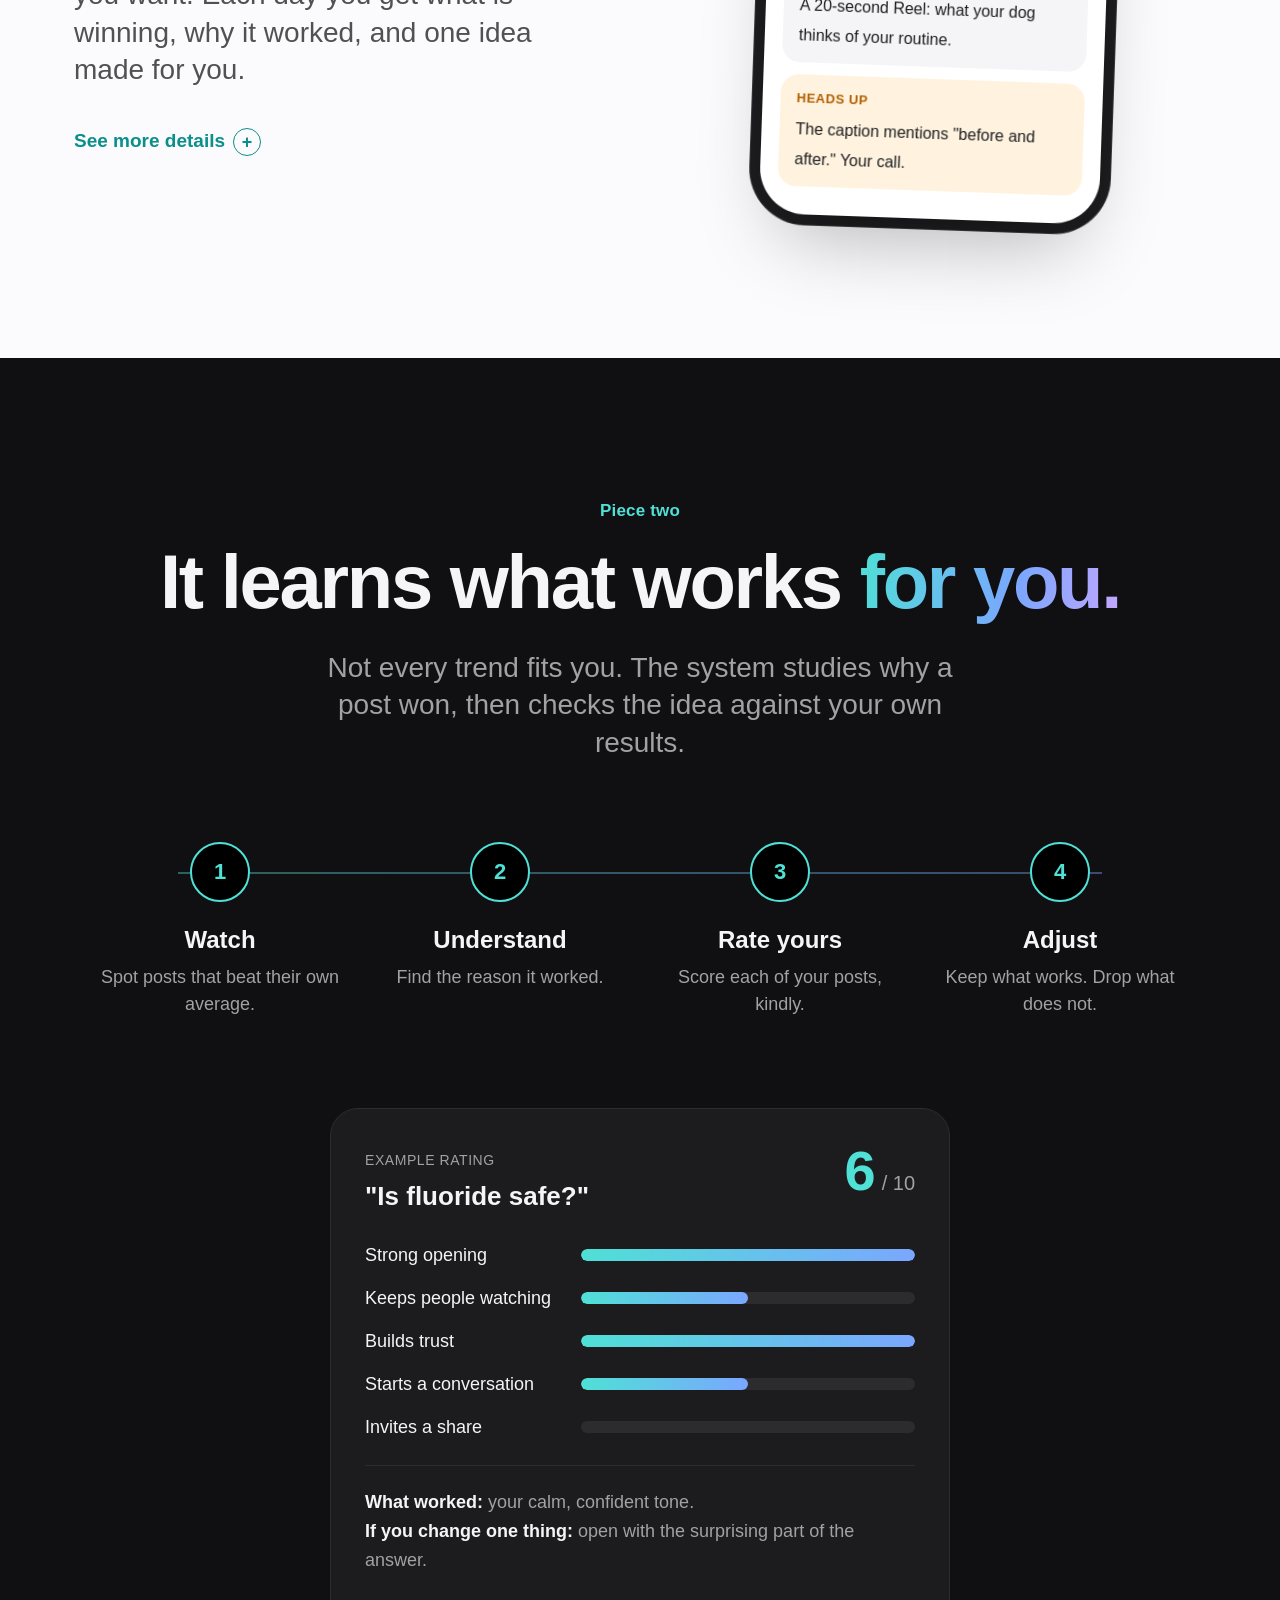
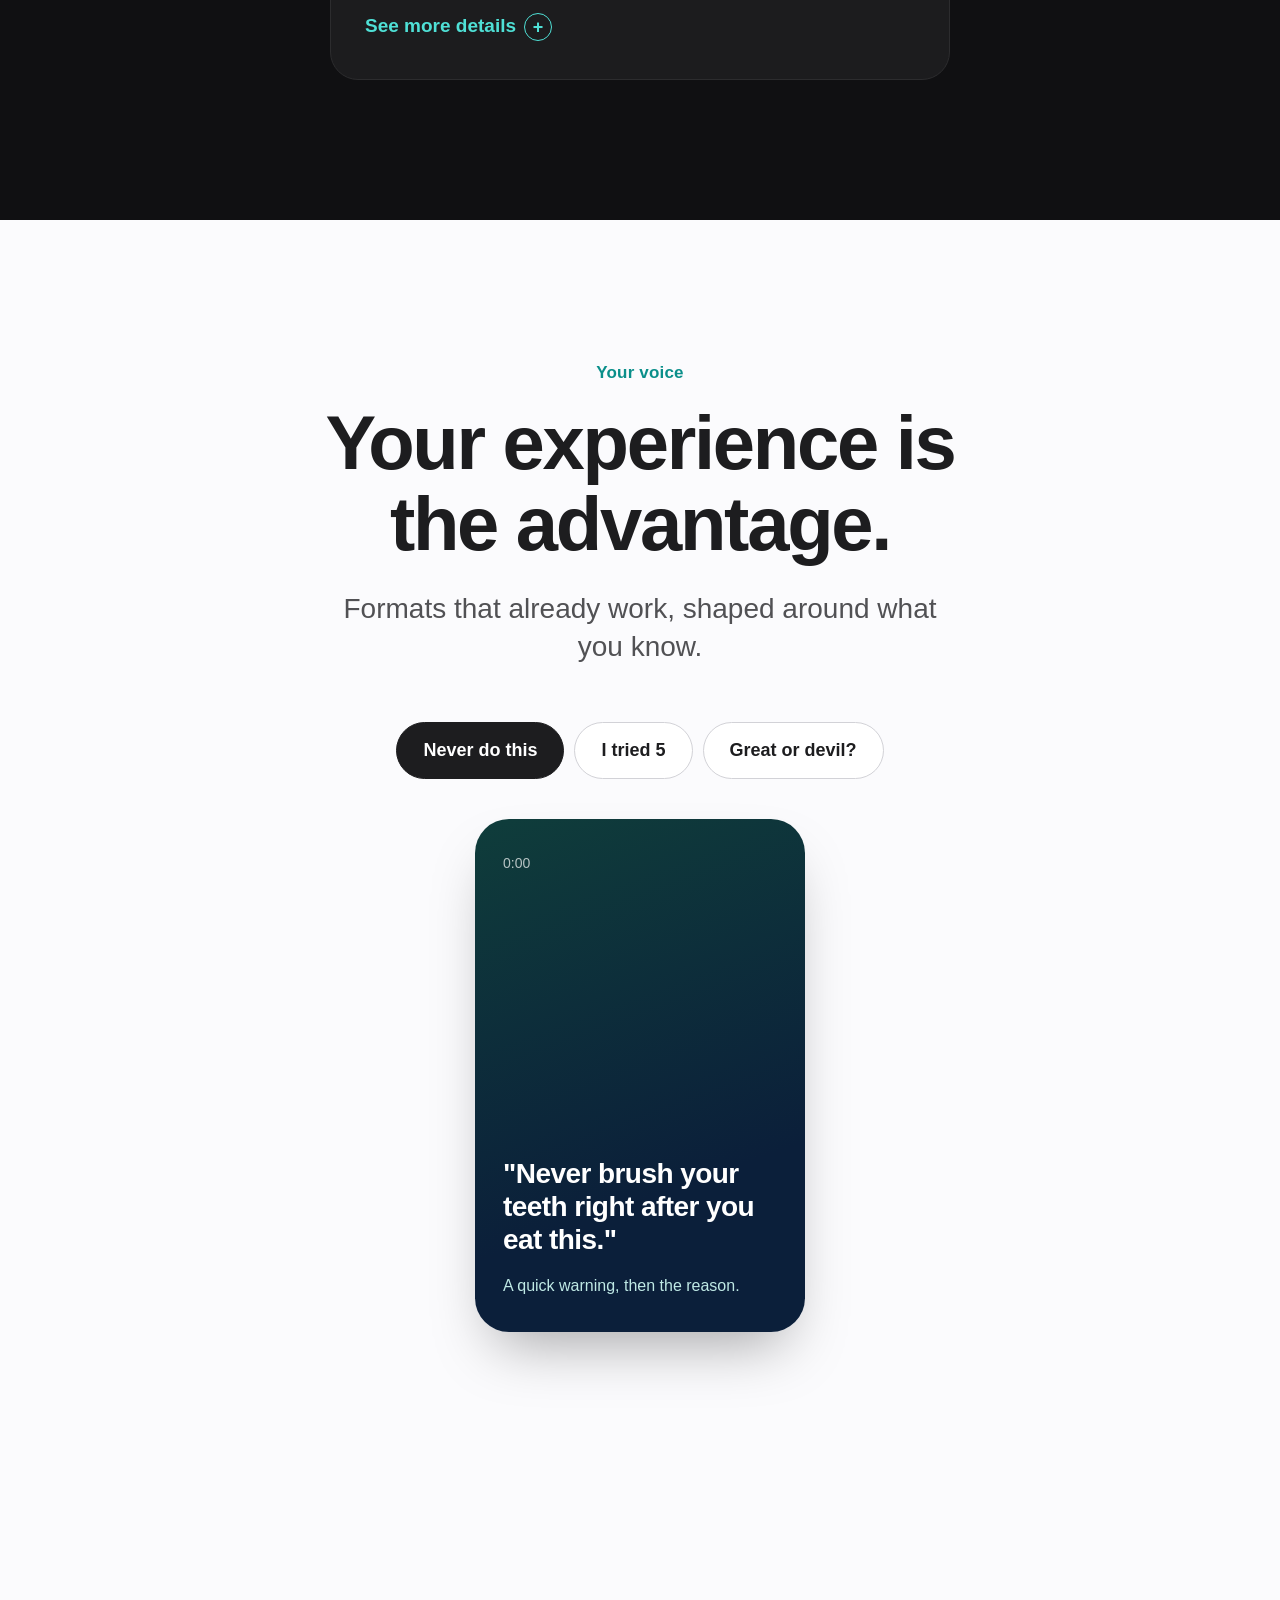
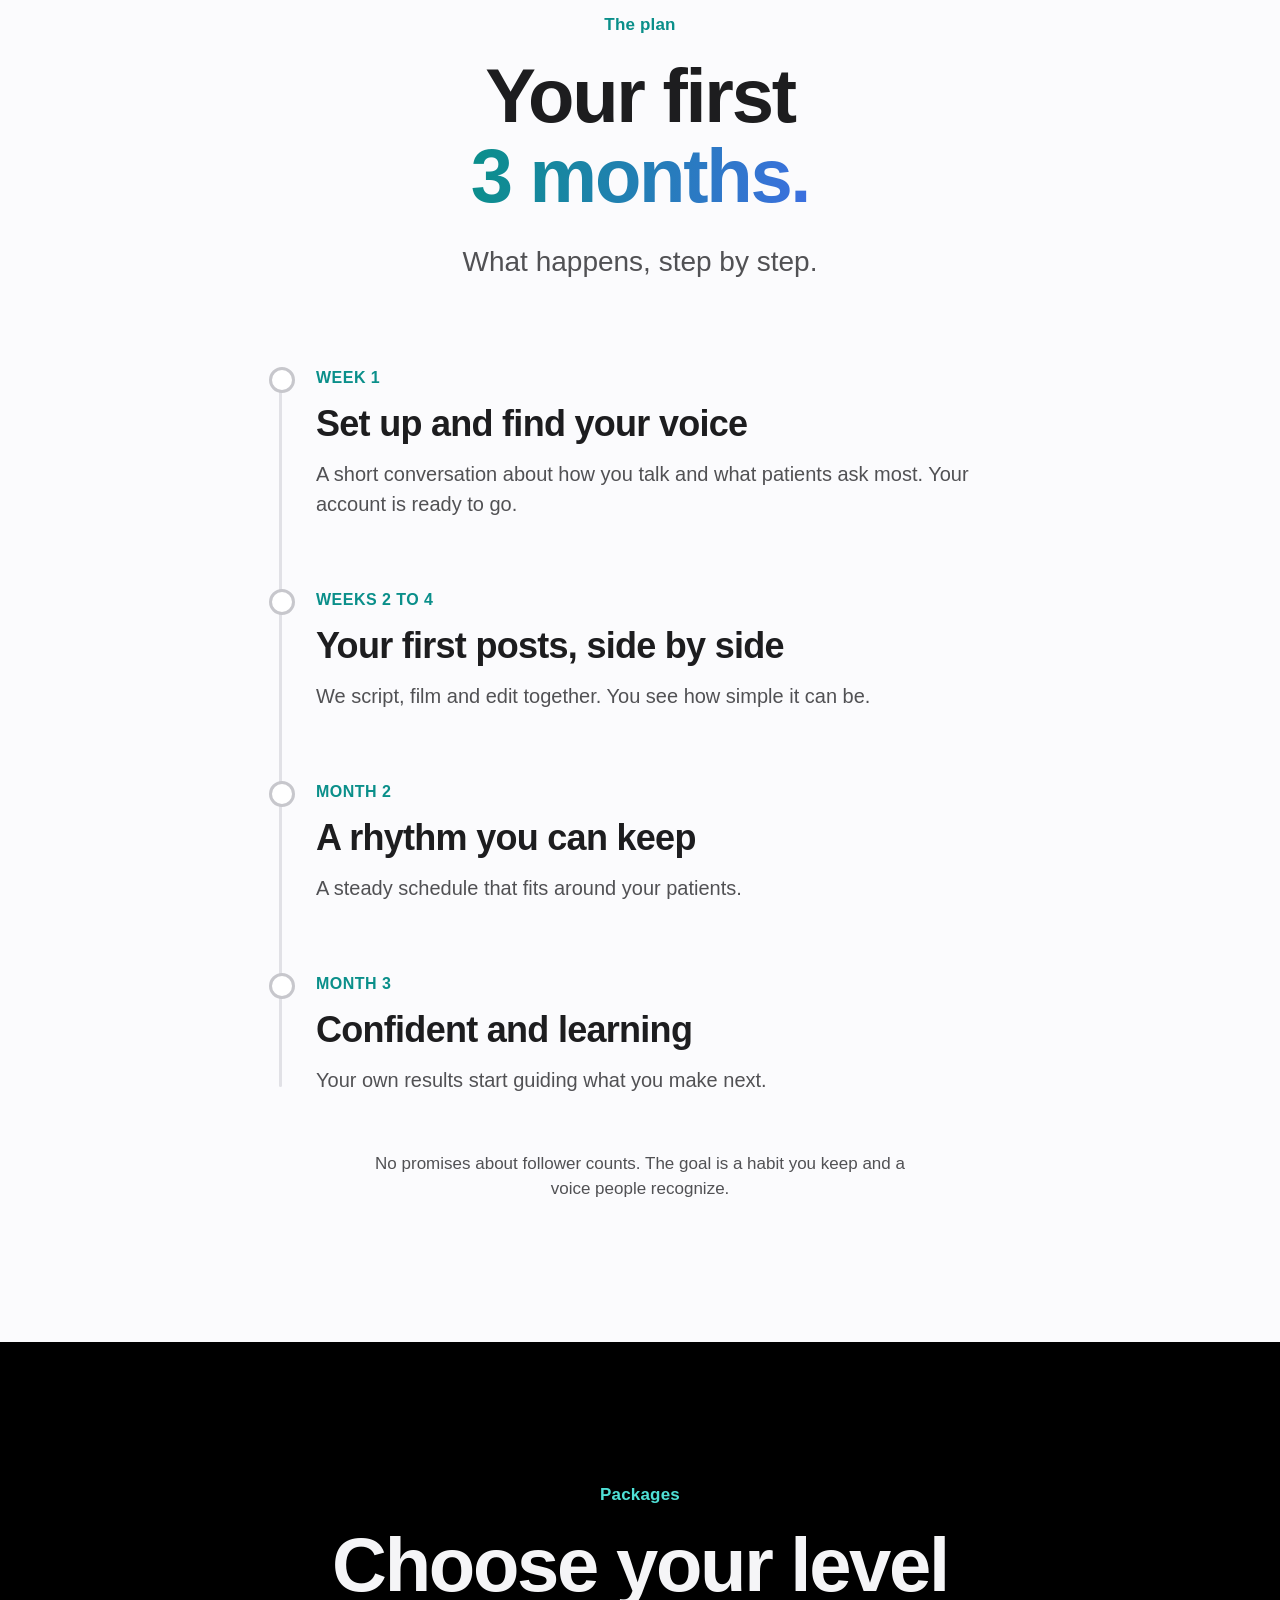
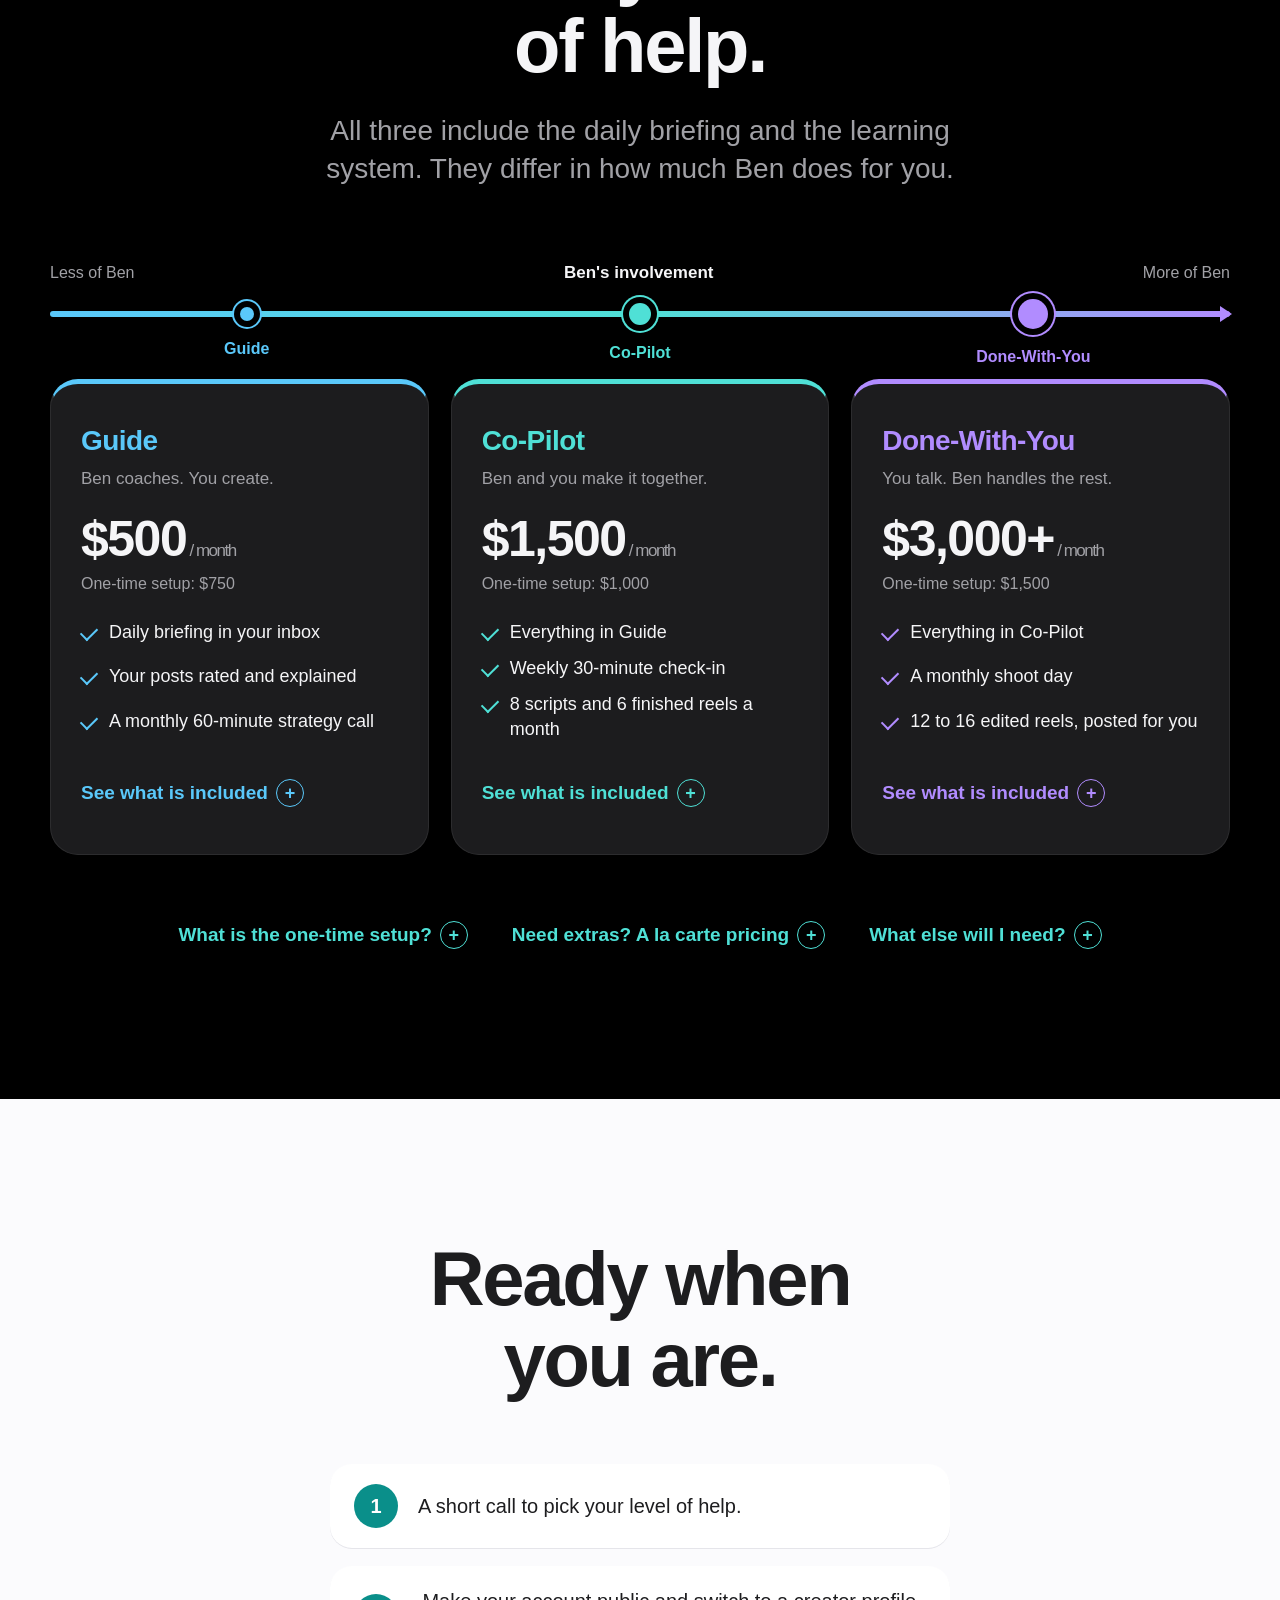
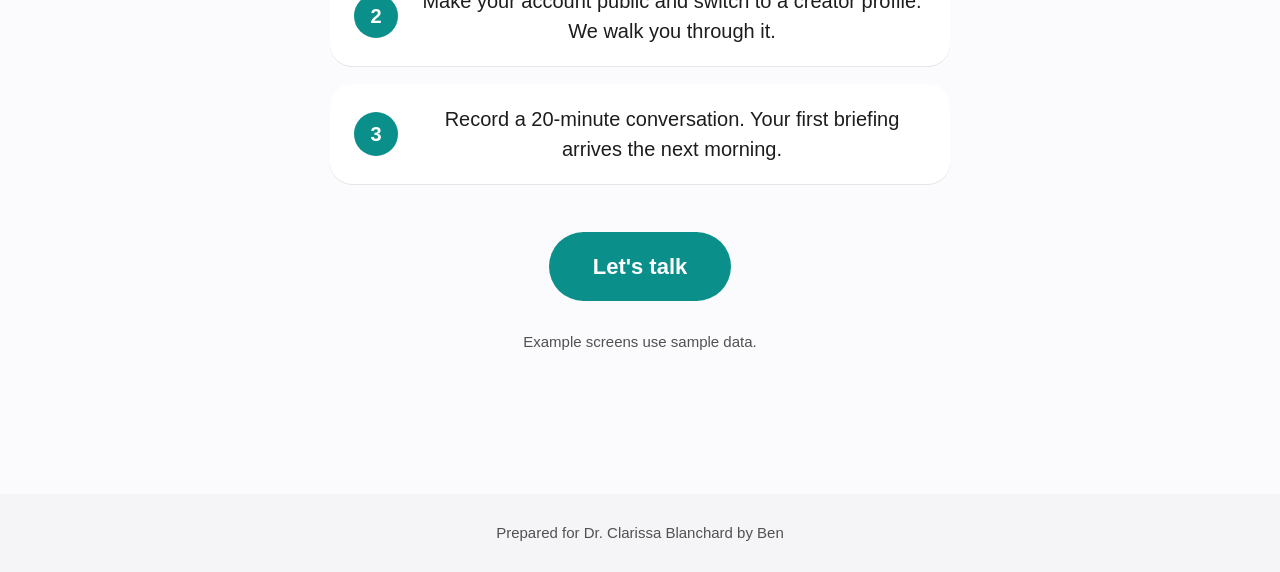
==== commit 68440314: "Pricing scale and colors" ====
--- a/p-6f9c2dbd0a/index.html
+++ b/p-6f9c2dbd0a/index.html
@@ -148,7 +148,8 @@
 <section class="packages dark" id="packages">
   <p class="eyebrow center reveal">Packages</p>
   <h2 class="display-m center reveal d1">Choose your level<br>of help.</h2>
-  <p class="lede center reveal d2">All three include the daily briefing and the learning system. They differ in how much we do for you.</p>
+  <p class="lede center reveal d2">All three include the daily briefing and the learning system. They differ in how much Ben does for you.</p>
+  <div class="scale reveal" id="scale"></div>
   <div class="cards" id="cards"></div>
   <div class="extras reveal">
     <button class="link-btn" data-modal="setup">What is the one-time setup?</button>
--- a/p-6f9c2dbd0a/styles.css
+++ b/p-6f9c2dbd0a/styles.css
@@ -165,19 +165,29 @@
 /* packages */
 .packages .lede{margin-left:auto;margin-right:auto}
 .cards{display:grid;grid-template-columns:repeat(3,1fr);gap:22px;max-width:1180px;margin:72px auto 0;align-items:stretch}
-.card{background:#1c1c1e;border:1px solid #2c2c2e;border-radius:var(--radius);padding:36px 30px;display:flex;flex-direction:column;opacity:0;transform:translateY(40px);transition:all .9s var(--ease)}
+.scale{max-width:1180px;margin:72px auto 0}
+.scale-head{display:flex;justify-content:space-between;align-items:baseline;gap:12px;font-size:16px;color:var(--night-ink2);margin-bottom:26px}
+.scale-head b{color:var(--night-ink);font-size:17px;font-weight:600}
+.scale-track{position:relative;height:6px;border-radius:6px;background:linear-gradient(90deg,#5ac8fa,#4fe0d6 50%,#b18cff);margin-bottom:62px}
+.scale-track i{position:absolute;right:-2px;top:-5px;width:0;height:0;border-left:12px solid #b18cff;border-top:8px solid transparent;border-bottom:8px solid transparent}
+.dot{position:absolute;top:50%;width:var(--s);height:var(--s);transform:translate(-50%,-50%);border-radius:50%;background:var(--c);border:0;box-shadow:0 0 0 6px #000,0 0 0 8px var(--c);transition:transform .3s var(--ease)}
+.dot span{position:absolute;top:calc(100% + 16px);left:50%;transform:translateX(-50%);white-space:nowrap;font-size:16px;font-weight:600;color:var(--c)}
+.dot:hover,.dot.on{transform:translate(-50%,-50%) scale(1.25)}
+.dot:focus-visible{outline:3px solid #fff;outline-offset:6px}
+.cards{display:grid;grid-template-columns:repeat(3,1fr);gap:22px;max-width:1180px;margin:0 auto;align-items:stretch}
+.card{background:#1c1c1e;border:1px solid #2c2c2e;border-top:5px solid var(--c);border-radius:var(--radius);padding:36px 30px;display:flex;flex-direction:column;opacity:0;transform:translateY(40px);transition:all .9s var(--ease)}
 .card.in{opacity:1;transform:none}
-.card.rec{background:linear-gradient(170deg,#0f2f2e,#14203a);border-color:var(--accent-d);position:relative}
-.badge{position:absolute;top:-14px;left:30px;background:var(--accent-d);color:#00201f;font-size:14px;font-weight:700;padding:5px 14px;border-radius:999px}
-.card h3{font-size:28px;letter-spacing:-.02em}
+.cards[data-focus] .card{opacity:.5;transition:opacity .4s}
+.cards[data-focus="guide"] #tier-guide,.cards[data-focus="copilot"] #tier-copilot,.cards[data-focus="dwy"] #tier-dwy{opacity:1;box-shadow:0 0 0 1px var(--c),0 20px 60px -20px var(--c)}
+.card h3{font-size:28px;letter-spacing:-.02em;color:var(--c)}
 .role{color:var(--night-ink2);font-size:17px;margin:4px 0 22px}
-.price{font-size:52px;font-weight:700;letter-spacing:-.03em;line-height:1}
-.price small{font-size:19px;font-weight:500;color:var(--night-ink2)}
+.price{font-size:clamp(38px,4.2vw,50px);font-weight:700;letter-spacing:-.03em;line-height:1;white-space:nowrap}
+.price small{font-size:17px;font-weight:500;color:var(--night-ink2)}
 .setup{font-size:16px;color:var(--night-ink2);margin:8px 0 24px}
 .card ul{list-style:none;display:grid;gap:12px;margin-bottom:28px;flex:1}
 .card li{padding-left:28px;position:relative;font-size:18px;line-height:1.35}
-.card li::before{content:"";position:absolute;left:0;top:7px;width:14px;height:8px;border-left:2.5px solid var(--accent-d);border-bottom:2.5px solid var(--accent-d);transform:rotate(-45deg)}
-.card .link-btn{margin-top:0}
+.card li::before{content:"";position:absolute;left:0;top:7px;width:14px;height:8px;border-left:2.5px solid var(--c);border-bottom:2.5px solid var(--c);transform:rotate(-45deg)}
+.card .link-btn{margin-top:0;color:var(--c)}
 .extras{display:flex;flex-wrap:wrap;justify-content:center;gap:12px 44px;margin-top:56px}
 .extras .link-btn{margin-top:0}
 
@@ -217,6 +227,7 @@
   .nav-links{display:none}
   .split,.safe-inner{grid-template-columns:1fr;gap:48px}
   .cards{grid-template-columns:1fr}
+  .scale-head{font-size:14px}
   .peers{grid-template-columns:1fr 1fr}
   .loop{grid-template-columns:1fr 1fr;row-gap:36px}.loop::before{display:none}
   .bars li{grid-template-columns:1fr;gap:6px}
